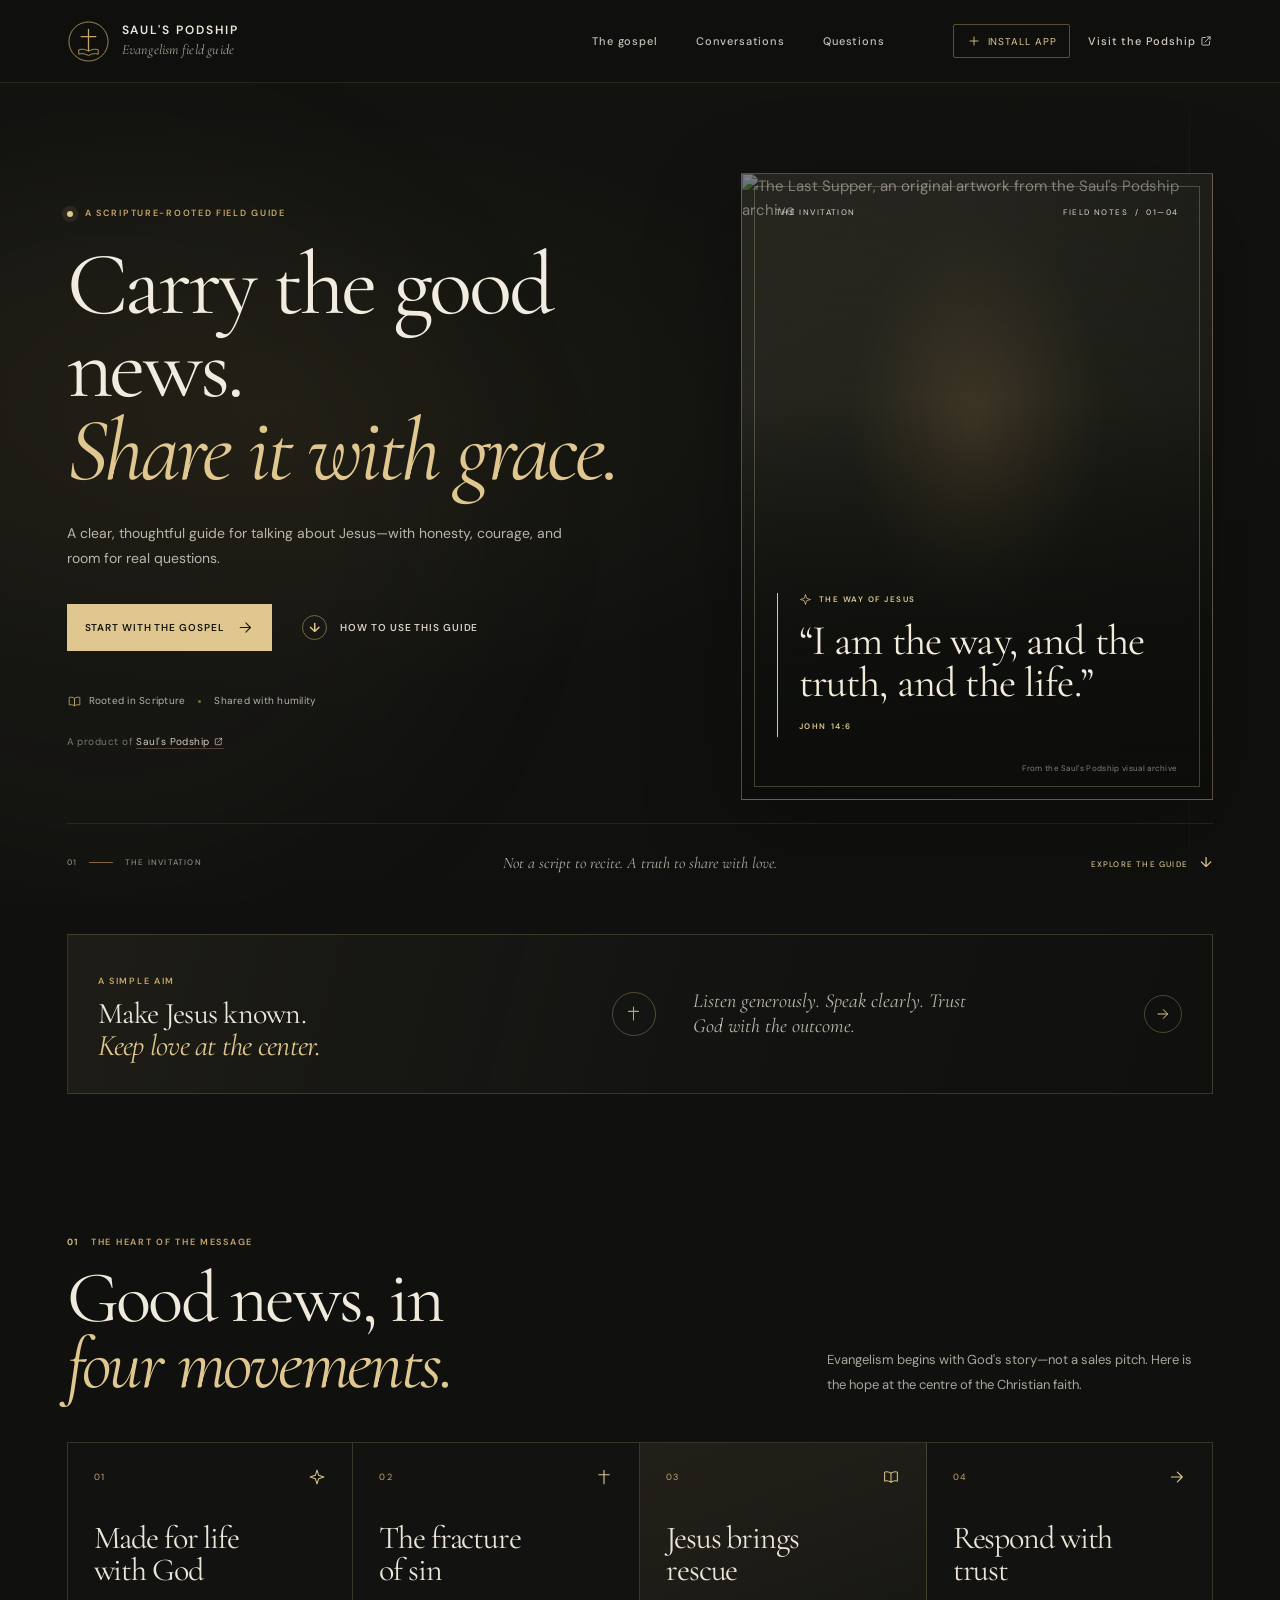
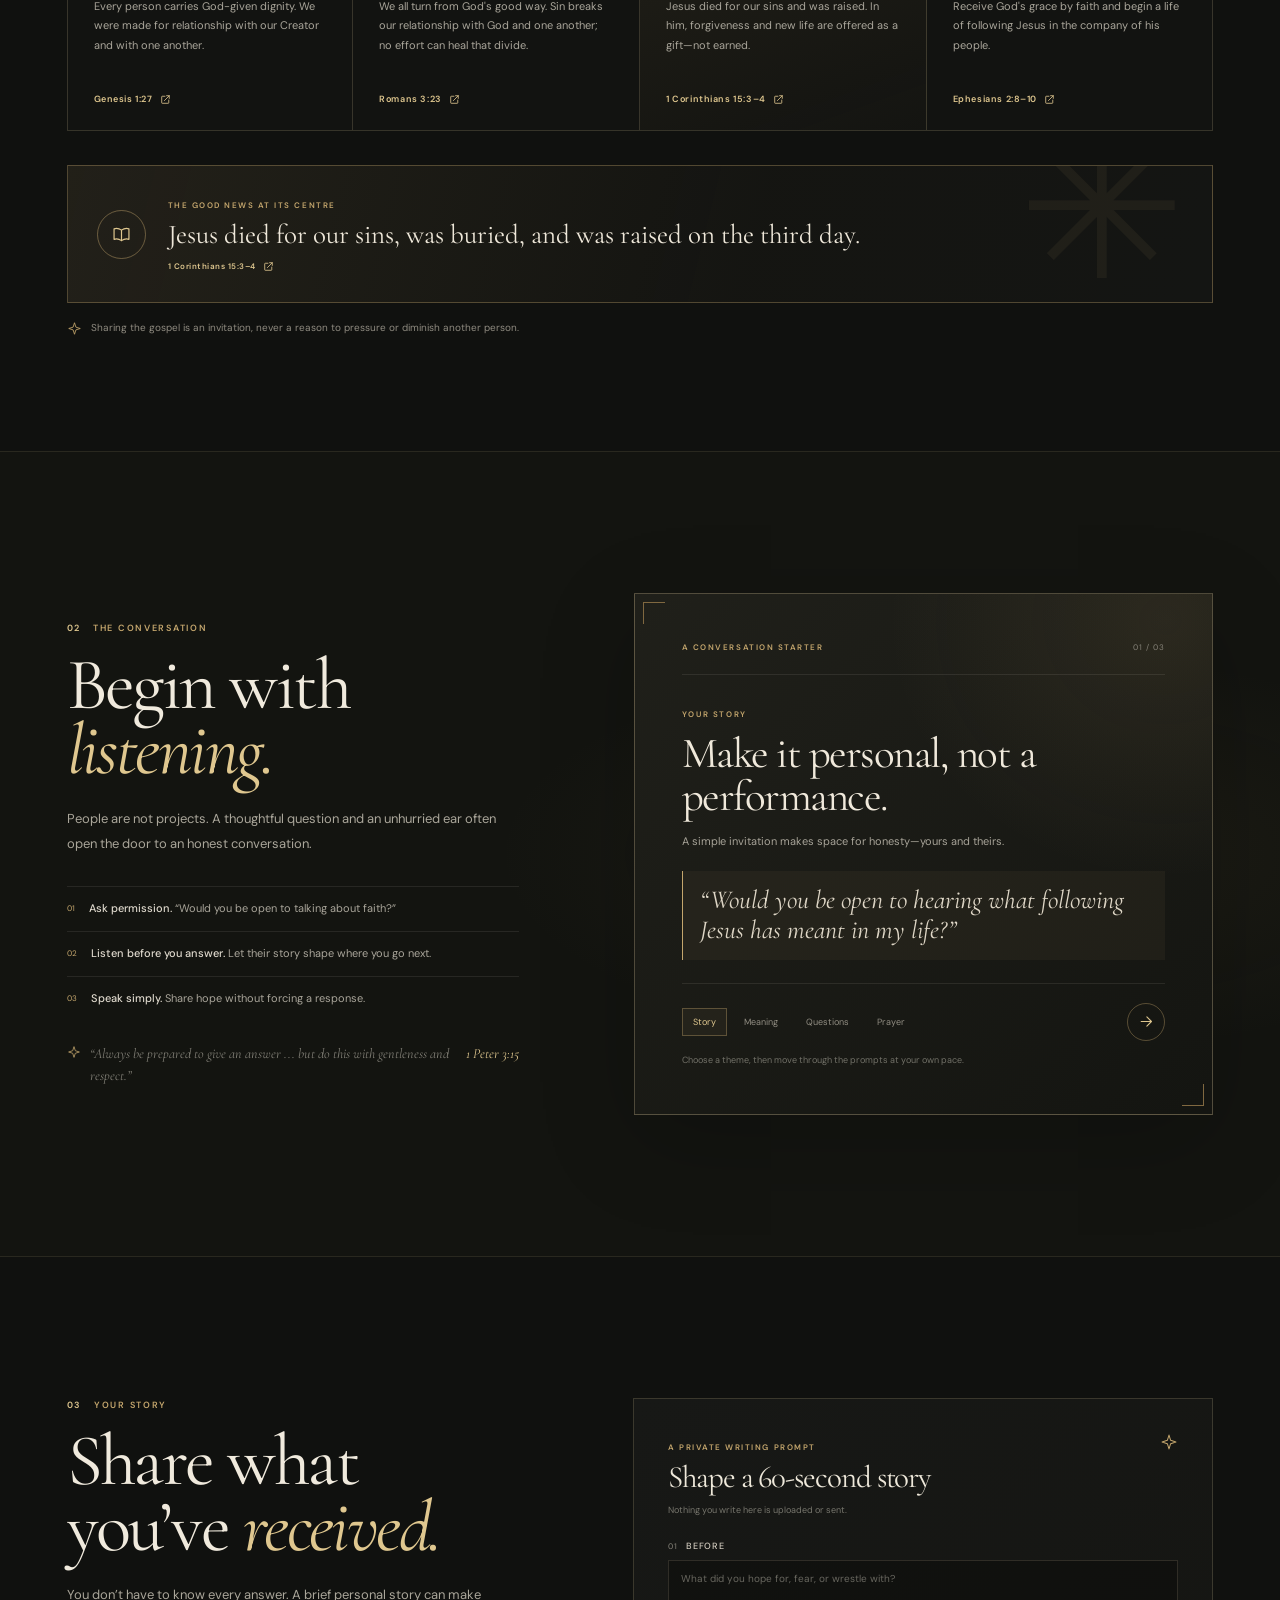
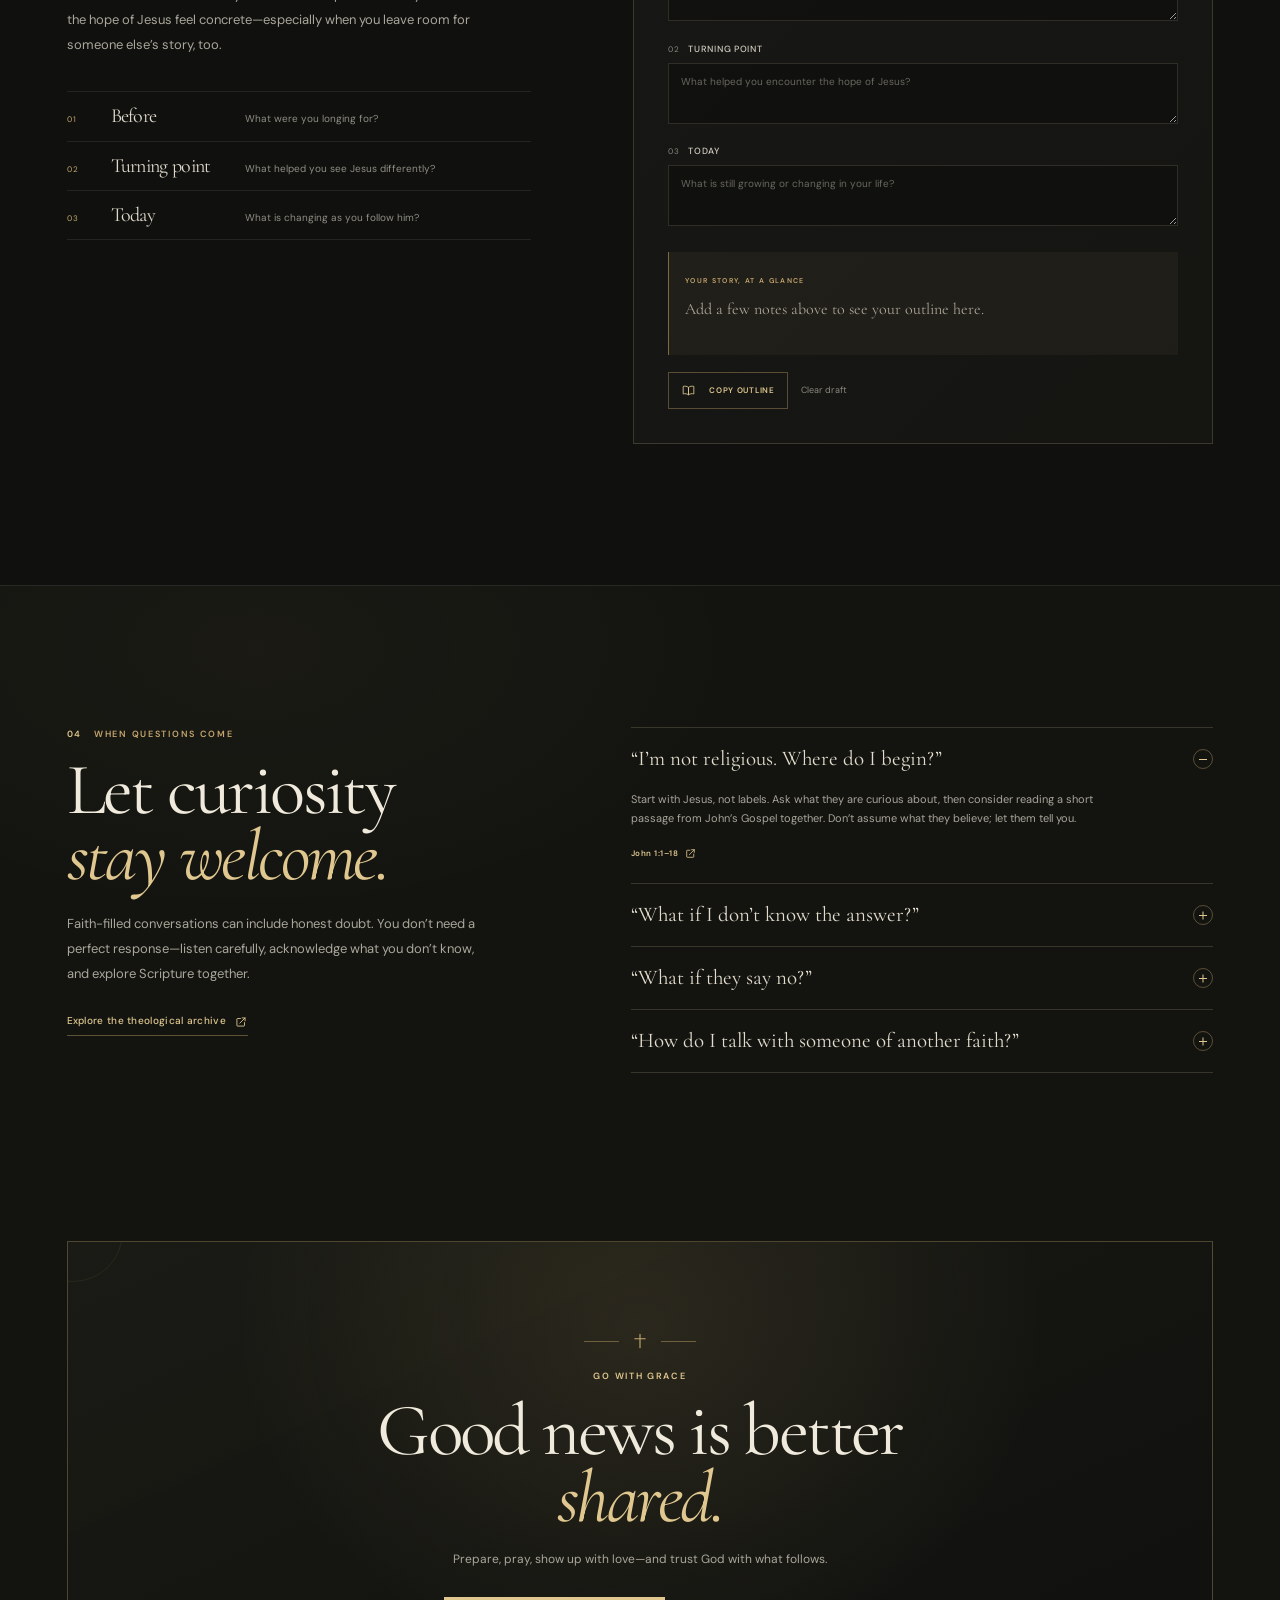
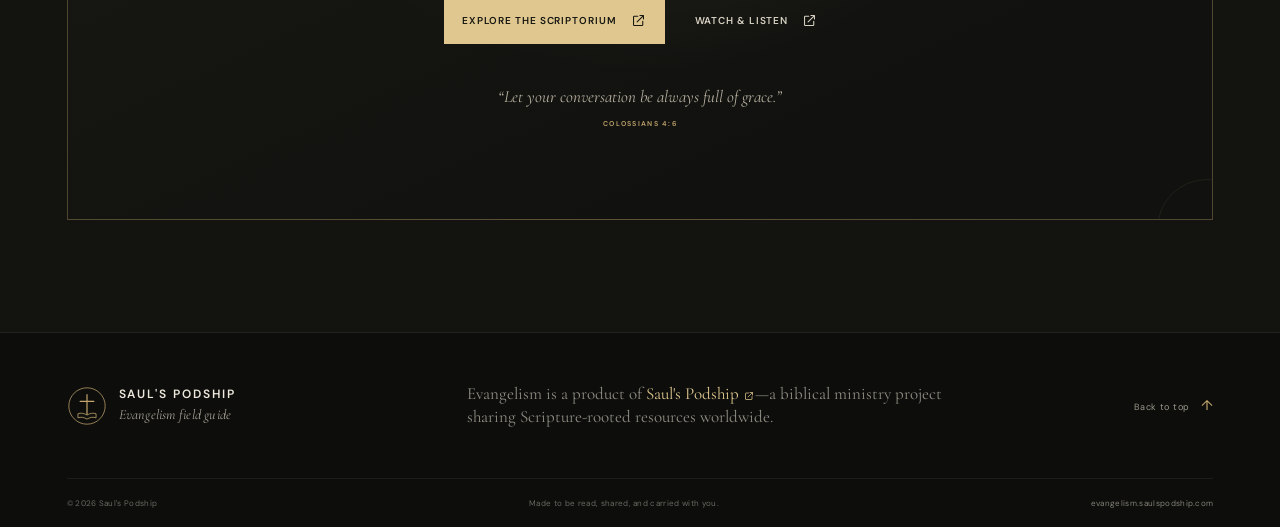
==== index.html @ 80f3b8ab "Build Saul's Podship evangelism PWA Co-authored-by: arena-agent <297053741+arena-agent@users.noreply" ====
<!doctype html>
<html lang="en">
<head>
  <meta charset="utf-8">
  <meta name="viewport" content="width=device-width, initial-scale=1">
  <meta name="theme-color" content="#10110f">
  <meta name="color-scheme" content="dark">
  <meta name="mobile-web-app-capable" content="yes">
  <meta name="apple-mobile-web-app-capable" content="yes">
  <meta name="apple-mobile-web-app-title" content="Evangelism">
  <meta name="apple-mobile-web-app-status-bar-style" content="black-translucent">
  <meta name="description" content="A Scripture-rooted field guide for sharing the good news of Jesus with clarity, courage, and grace. A product of Saul's Podship.">
  <meta property="og:type" content="website">
  <meta property="og:title" content="Evangelism — A field guide by Saul's Podship">
  <meta property="og:description" content="Carry the good news. Share it with grace. A clear, thoughtful guide for talking about Jesus.">
  <meta property="og:url" content="https://evangelism.saulspodship.com/">
  <meta property="og:image" content="https://www.saulspodship.com/images/hero/last-supper-v2-1920.jpg">
  <meta name="twitter:card" content="summary_large_image">
  <link rel="canonical" href="https://evangelism.saulspodship.com/">
  <link rel="icon" href="./icon.svg" type="image/svg+xml">
  <link rel="apple-touch-icon" href="./icons/icon-192.png">
  <link rel="manifest" href="./manifest.webmanifest">
  <link rel="preconnect" href="https://fonts.googleapis.com">
  <link rel="preconnect" href="https://fonts.gstatic.com" crossorigin>
  <link href="https://fonts.googleapis.com/css2?family=Cormorant+Garamond:ital,wght@0,400;0,500;0,600;1,400;1,500;1,600&family=DM+Sans:wght@400;500;600;700&display=swap" rel="stylesheet">
  <link rel="preload" as="image" href="https://www.saulspodship.com/images/hero/last-supper-v2-1920.jpg" fetchpriority="high">
  <link rel="stylesheet" href="./styles.css">
  <title>Evangelism — A field guide by Saul's Podship</title>
  <script type="application/ld+json">
    {
      "@context": "https://schema.org",
      "@type": "WebApplication",
      "name": "Evangelism — A field guide by Saul's Podship",
      "url": "https://evangelism.saulspodship.com/",
      "applicationCategory": "EducationalApplication",
      "operatingSystem": "Any",
      "description": "A Scripture-rooted field guide for sharing the good news of Jesus with clarity, courage, and grace.",
      "publisher": {
        "@type": "Organization",
        "name": "Saul's Podship",
        "url": "https://www.saulspodship.com/"
      }
    }
  </script>
</head>
<body>
  <a class="skip-link" href="#main">Skip to content</a>
  <svg class="icon-definitions" xmlns="http://www.w3.org/2000/svg" aria-hidden="true" focusable="false">
    <symbol id="icon-arrow" viewBox="0 0 24 24"><path d="M4.5 12h14M12.5 5.5 19 12l-6.5 6.5" fill="none" stroke="currentColor" stroke-linecap="round" stroke-linejoin="round" stroke-width="1.5"/></symbol>
    <symbol id="icon-external" viewBox="0 0 24 24"><path d="M14 5h5v5M19 5l-9 9M18 13v5a1 1 0 0 1-1 1H6a1 1 0 0 1-1-1V7a1 1 0 0 1 1-1h5" fill="none" stroke="currentColor" stroke-linecap="round" stroke-linejoin="round" stroke-width="1.5"/></symbol>
    <symbol id="icon-plus" viewBox="0 0 24 24"><path d="M12 5v14M5 12h14" fill="none" stroke="currentColor" stroke-linecap="round" stroke-width="1.5"/></symbol>
    <symbol id="icon-spark" viewBox="0 0 24 24"><path d="M12 2.8 14.2 9.8 21.2 12l-7 2.2-2.2 7-2.2-7L2.8 12l7-2.2L12 2.8Z" fill="none" stroke="currentColor" stroke-linejoin="round" stroke-width="1.35"/></symbol>
    <symbol id="icon-book" viewBox="0 0 24 24"><path d="M3.5 5.5c3.1-.9 5.8-.4 8.5 1.5v12c-2.7-1.9-5.4-2.4-8.5-1.5v-12ZM20.5 5.5c-3.1-.9-5.8-.4-8.5 1.5v12c2.7-1.9 5.4-2.4 8.5-1.5v-12Z" fill="none" stroke="currentColor" stroke-linejoin="round" stroke-width="1.35"/></symbol>
    <symbol id="icon-cross" viewBox="0 0 24 24"><path d="M12 3v18M5 9h14" fill="none" stroke="currentColor" stroke-linecap="round" stroke-width="1.5"/></symbol>
  </svg>

  <header class="site-header">
    <div class="container header-inner">
      <a class="brand" href="#top" aria-label="Saul's Podship Evangelism, back to top">
        <span class="brand-mark" aria-hidden="true">
          <svg viewBox="0 0 44 44" fill="none">
            <circle cx="22" cy="22" r="20" stroke="currentColor" stroke-width=".8"/>
            <path d="M22 9.5v25M14.5 17h15" stroke="currentColor" stroke-width="1.3" stroke-linecap="round"/>
            <path d="M12 30.5c3.2-1.1 6.4-.7 10 1.4 3.6-2.1 6.8-2.5 10-1.4V35c-3.2-1.1-6.4-.7-10 1.4-3.6-2.1-6.8-2.5-10-1.4v-4.5Z" fill="#10110f" stroke="currentColor" stroke-width=".85" stroke-linejoin="round"/>
          </svg>
        </span>
        <span class="brand-copy">
          <strong>Saul's Podship</strong>
          <span>Evangelism field guide</span>
        </span>
      </a>

      <nav class="primary-nav" id="primary-navigation" aria-label="Main navigation">
        <a href="#gospel">The gospel</a>
        <a href="#conversation">Conversations</a>
        <a href="#questions">Questions</a>
      </nav>

      <div class="header-actions">
        <button class="install-button" id="install-app" type="button" aria-label="Install the Evangelism field guide">
          <svg class="icon" aria-hidden="true"><use href="#icon-plus"/></svg>
          <span>Install app</span>
        </button>
        <a class="header-parent-link" href="https://www.saulspodship.com/" target="_blank" rel="noopener noreferrer">
          Visit the Podship <svg class="icon" aria-hidden="true"><use href="#icon-external"/></svg>
        </a>
      </div>

      <button class="menu-toggle" id="menu-toggle" type="button" aria-expanded="false" aria-controls="primary-navigation" aria-label="Open navigation menu">
        <span></span><span></span>
      </button>
    </div>
  </header>

  <main id="main">
    <section class="hero" id="top" aria-labelledby="hero-title">
      <div class="hero-glow" aria-hidden="true"></div>
      <div class="container hero-grid">
        <div class="hero-copy">
          <p class="eyebrow"><span class="eyebrow-dot"></span> A SCRIPTURE-ROOTED FIELD GUIDE</p>
          <h1 id="hero-title">Carry the good news.<br><em>Share it with grace.</em></h1>
          <p class="hero-lede">A clear, thoughtful guide for talking about Jesus—with honesty, courage, and room for real questions.</p>
          <div class="hero-actions">
            <a class="button button-gold" href="#gospel">Start with the gospel <svg class="icon" aria-hidden="true"><use href="#icon-arrow"/></svg></a>
            <a class="button button-quiet" href="#conversation"><span class="play-mark" aria-hidden="true">↓</span> How to use this guide</a>
          </div>
          <div class="hero-principles" aria-label="Our approach">
            <span><svg class="icon" aria-hidden="true"><use href="#icon-book"/></svg> Rooted in Scripture</span>
            <i aria-hidden="true"></i>
            <span>Shared with humility</span>
          </div>
          <p class="hero-byline">A product of <a href="https://www.saulspodship.com/" target="_blank" rel="noopener noreferrer">Saul's Podship <svg class="icon" aria-hidden="true"><use href="#icon-external"/></svg></a></p>
        </div>

        <figure class="hero-art">
          <img src="https://www.saulspodship.com/images/hero/last-supper-v2-1920.jpg" alt="The Last Supper, an original artwork from the Saul's Podship archive" fetchpriority="high" decoding="async">
          <div class="hero-art-wash" aria-hidden="true"></div>
          <figcaption class="art-topline"><span>THE INVITATION</span><span>FIELD NOTES&nbsp; / &nbsp;01—04</span></figcaption>
          <div class="art-verse">
            <span class="art-verse-kicker"><svg class="icon" aria-hidden="true"><use href="#icon-spark"/></svg> THE WAY OF JESUS</span>
            <blockquote>“I am the way, and the truth, and the life.”</blockquote>
            <cite>JOHN 14:6</cite>
          </div>
          <span class="art-caption">From the Saul's Podship visual archive</span>
        </figure>
      </div>
      <div class="container hero-bottomline">
        <span>01 <i></i> THE INVITATION</span>
        <p>Not a script to recite. A truth to share with love.</p>
        <a href="#gospel">Explore the guide <span aria-hidden="true">↓</span></a>
      </div>
    </section>

    <div class="container purpose-strip" aria-label="Our aim">
      <div class="purpose-lead">
        <span class="micro-label">A SIMPLE AIM</span>
        <p>Make Jesus known.<br><em>Keep love at the center.</em></p>
      </div>
      <div class="purpose-divider" aria-hidden="true"><svg class="icon"><use href="#icon-cross"/></svg></div>
      <p class="purpose-note">Listen generously. Speak clearly. Trust God with the outcome.</p>
      <a class="purpose-link" href="#conversation" aria-label="Jump to conversation guide"><svg class="icon" aria-hidden="true"><use href="#icon-arrow"/></svg></a>
    </div>

    <section class="section gospel-section" id="gospel" aria-labelledby="gospel-title">
      <div class="container">
        <div class="section-heading">
          <div>
            <p class="section-kicker"><span>01</span> THE HEART OF THE MESSAGE</p>
            <h2 id="gospel-title">Good news, in<br><em>four movements.</em></h2>
          </div>
          <p class="section-intro">Evangelism begins with God's story—not a sales pitch. Here is the hope at the centre of the Christian faith.</p>
        </div>

        <div class="gospel-grid">
          <article class="gospel-card">
            <div class="card-meta"><span>01</span><svg class="icon" aria-hidden="true"><use href="#icon-spark"/></svg></div>
            <h3>Made for life<br>with God</h3>
            <p>Every person carries God-given dignity. We were made for relationship with our Creator and with one another.</p>
            <a class="scripture-link" href="https://www.bible.com/bible/111/GEN.1.27.NIV" target="_blank" rel="noopener noreferrer">Genesis 1:27 <svg class="icon" aria-hidden="true"><use href="#icon-external"/></svg></a>
          </article>
          <article class="gospel-card">
            <div class="card-meta"><span>02</span><svg class="icon" aria-hidden="true"><use href="#icon-cross"/></svg></div>
            <h3>The fracture<br>of sin</h3>
            <p>We all turn from God's good way. Sin breaks our relationship with God and one another; no effort can heal that divide.</p>
            <a class="scripture-link" href="https://www.bible.com/bible/111/ROM.3.23.NIV" target="_blank" rel="noopener noreferrer">Romans 3:23 <svg class="icon" aria-hidden="true"><use href="#icon-external"/></svg></a>
          </article>
          <article class="gospel-card gospel-card-featured">
            <div class="card-meta"><span>03</span><svg class="icon" aria-hidden="true"><use href="#icon-book"/></svg></div>
            <h3>Jesus brings<br>rescue</h3>
            <p>Jesus died for our sins and was raised. In him, forgiveness and new life are offered as a gift—not earned.</p>
            <a class="scripture-link" href="https://www.bible.com/bible/111/1CO.15.3-4.NIV" target="_blank" rel="noopener noreferrer">1 Corinthians 15:3–4 <svg class="icon" aria-hidden="true"><use href="#icon-external"/></svg></a>
          </article>
          <article class="gospel-card">
            <div class="card-meta"><span>04</span><svg class="icon" aria-hidden="true"><use href="#icon-arrow"/></svg></div>
            <h3>Respond with<br>trust</h3>
            <p>Receive God's grace by faith and begin a life of following Jesus in the company of his people.</p>
            <a class="scripture-link" href="https://www.bible.com/bible/111/EPH.2.8-10.NIV" target="_blank" rel="noopener noreferrer">Ephesians 2:8–10 <svg class="icon" aria-hidden="true"><use href="#icon-external"/></svg></a>
          </article>
        </div>

        <div class="gospel-summary">
          <div class="summary-mark" aria-hidden="true"><svg class="icon"><use href="#icon-book"/></svg></div>
          <div class="summary-copy">
            <span class="micro-label">THE GOOD NEWS AT ITS CENTRE</span>
            <p>Jesus died for our sins, was buried, and was raised on the third day.</p>
            <a href="https://www.bible.com/bible/111/1CO.15.3-4.NIV" target="_blank" rel="noopener noreferrer">1 Corinthians 15:3–4 <svg class="icon" aria-hidden="true"><use href="#icon-external"/></svg></a>
          </div>
          <span class="summary-reference" aria-hidden="true">✳</span>
        </div>
        <p class="pastoral-note"><svg class="icon" aria-hidden="true"><use href="#icon-spark"/></svg> Sharing the gospel is an invitation, never a reason to pressure or diminish another person.</p>
      </div>
    </section>

    <section class="section conversation-section" id="conversation" aria-labelledby="conversation-title">
      <div class="container conversation-layout">
        <div class="conversation-copy">
          <p class="section-kicker"><span>02</span> THE CONVERSATION</p>
          <h2 id="conversation-title">Begin with<br><em>listening.</em></h2>
          <p class="section-intro">People are not projects. A thoughtful question and an unhurried ear often open the door to an honest conversation.</p>
          <ol class="practice-list">
            <li><span>01</span><p><strong>Ask permission.</strong> “Would you be open to talking about faith?”</p></li>
            <li><span>02</span><p><strong>Listen before you answer.</strong> Let their story shape where you go next.</p></li>
            <li><span>03</span><p><strong>Speak simply.</strong> Share hope without forcing a response.</p></li>
          </ol>
          <p class="conversation-footnote"><svg class="icon" aria-hidden="true"><use href="#icon-spark"/></svg> “Always be prepared to give an answer ... but do this with gentleness and respect.” <a href="https://www.bible.com/bible/111/1PE.3.15.NIV" target="_blank" rel="noopener noreferrer">1 Peter 3:15</a></p>
        </div>

        <div class="starter-card" aria-labelledby="starter-card-title">
          <div class="starter-topline"><span class="micro-label">A CONVERSATION STARTER</span><span id="starter-count">01 / 03</span></div>
          <div class="starter-content" aria-live="polite" aria-atomic="true">
            <p class="starter-eyebrow" id="starter-category">YOUR STORY</p>
            <h3 id="starter-card-title">Make it personal, not a performance.</h3>
            <p class="starter-description" id="starter-description">A simple invitation makes space for honesty—yours and theirs.</p>
            <blockquote id="starter-prompt">“Would you be open to hearing what following Jesus has meant in my life?”</blockquote>
          </div>
          <div class="starter-bottomline">
            <div class="starter-tabs" role="group" aria-label="Choose a conversation theme">
              <button type="button" data-topic="story" class="is-active" aria-pressed="true">Story</button>
              <button type="button" data-topic="meaning" aria-pressed="false">Meaning</button>
              <button type="button" data-topic="questions" aria-pressed="false">Questions</button>
              <button type="button" data-topic="prayer" aria-pressed="false">Prayer</button>
            </div>
            <button class="starter-next" id="next-starter" type="button" aria-label="Show another conversation starter">
              <svg class="icon" aria-hidden="true"><use href="#icon-arrow"/></svg>
            </button>
          </div>
          <p class="starter-hint">Choose a theme, then move through the prompts at your own pace.</p>
        </div>
      </div>
    </section>

    <section class="section story-section" id="story" aria-labelledby="story-title">
      <div class="container story-layout">
        <div class="story-copy">
          <p class="section-kicker"><span>03</span> YOUR STORY</p>
          <h2 id="story-title">Share what<br>you’ve <em>received.</em></h2>
          <p class="section-intro">You don’t have to know every answer. A brief personal story can make the hope of Jesus feel concrete—especially when you leave room for someone else’s story, too.</p>
          <div class="story-outline">
            <div><span>01</span><h3>Before</h3><p>What were you longing for?</p></div>
            <div><span>02</span><h3>Turning point</h3><p>What helped you see Jesus differently?</p></div>
            <div><span>03</span><h3>Today</h3><p>What is changing as you follow him?</p></div>
          </div>
        </div>

        <div class="story-builder">
          <div class="builder-heading">
            <div><span class="micro-label">A PRIVATE WRITING PROMPT</span><h3>Shape a 60-second story</h3></div>
            <svg class="icon" aria-hidden="true"><use href="#icon-spark"/></svg>
          </div>
          <p class="builder-privacy">Nothing you write here is uploaded or sent.</p>
          <div class="builder-fields">
            <label for="story-before"><span>01 <b>Before</b></span><textarea id="story-before" rows="2" placeholder="What did you hope for, fear, or wrestle with?"></textarea></label>
            <label for="story-turning"><span>02 <b>Turning point</b></span><textarea id="story-turning" rows="2" placeholder="What helped you encounter the hope of Jesus?"></textarea></label>
            <label for="story-today"><span>03 <b>Today</b></span><textarea id="story-today" rows="2" placeholder="What is still growing or changing in your life?"></textarea></label>
          </div>
          <div class="story-preview" aria-live="polite" aria-atomic="true">
            <span class="micro-label">YOUR STORY, AT A GLANCE</span>
            <p id="story-preview-text">Add a few notes above to see your outline here.</p>
          </div>
          <div class="builder-actions">
            <button class="button button-outline" id="copy-story" type="button"><svg class="icon" aria-hidden="true"><use href="#icon-book"/></svg> Copy outline</button>
            <button class="text-button" id="clear-story" type="button">Clear draft</button>
            <span id="copy-status" class="copy-status" role="status" aria-live="polite"></span>
          </div>
        </div>
      </div>
    </section>

    <section class="section questions-section" id="questions" aria-labelledby="questions-title">
      <div class="container questions-layout">
        <div class="questions-copy">
          <p class="section-kicker"><span>04</span> WHEN QUESTIONS COME</p>
          <h2 id="questions-title">Let curiosity<br><em>stay welcome.</em></h2>
          <p class="section-intro">Faith-filled conversations can include honest doubt. You don’t need a perfect response—listen carefully, acknowledge what you don’t know, and explore Scripture together.</p>
          <a class="underlined-link" href="https://www.saulspodship.com/#/theological-archive" target="_blank" rel="noopener noreferrer">Explore the theological archive <svg class="icon" aria-hidden="true"><use href="#icon-external"/></svg></a>
        </div>
        <div class="faq-list">
          <details class="faq-item" open>
            <summary><span>“I’m not religious. Where do I begin?”</span><i aria-hidden="true"></i></summary>
            <div class="faq-answer"><p>Start with Jesus, not labels. Ask what they are curious about, then consider reading a short passage from John’s Gospel together. Don’t assume what they believe; let them tell you.</p><a href="https://www.bible.com/bible/111/JHN.1.1-18.NIV" target="_blank" rel="noopener noreferrer">John 1:1–18 <svg class="icon" aria-hidden="true"><use href="#icon-external"/></svg></a></div>
          </details>
          <details class="faq-item">
            <summary><span>“What if I don’t know the answer?”</span><i aria-hidden="true"></i></summary>
            <div class="faq-answer"><p>It’s okay to say, “I don’t know, but I’d like to explore that with you.” Honest humility builds trust. The aim is not to win a debate; it is to point toward Jesus faithfully.</p><a href="https://www.bible.com/bible/111/JAS.1.19.NIV" target="_blank" rel="noopener noreferrer">James 1:19 <svg class="icon" aria-hidden="true"><use href="#icon-external"/></svg></a></div>
          </details>
          <details class="faq-item">
            <summary><span>“What if they say no?”</span><i aria-hidden="true"></i></summary>
            <div class="faq-answer"><p>Respect their answer without pressure. Friendship is not a transaction. Continue to show care, and trust that the timing and outcome are not yours to control.</p><a href="https://www.bible.com/bible/111/1PE.3.15.NIV" target="_blank" rel="noopener noreferrer">1 Peter 3:15 <svg class="icon" aria-hidden="true"><use href="#icon-external"/></svg></a></div>
          </details>
          <details class="faq-item">
            <summary><span>“How do I talk with someone of another faith?”</span><i aria-hidden="true"></i></summary>
            <div class="faq-answer"><p>Begin with respect. Ask about their story, represent their beliefs fairly, and explain your hope without caricature or coercion. A generous conversation makes room for both people to be heard.</p><a href="https://www.bible.com/bible/111/COL.4.5-6.NIV" target="_blank" rel="noopener noreferrer">Colossians 4:5–6 <svg class="icon" aria-hidden="true"><use href="#icon-external"/></svg></a></div>
          </details>
        </div>
      </div>
    </section>

    <section class="closing-section" aria-labelledby="closing-title">
      <div class="container">
        <div class="closing-panel">
          <div class="closing-ornament" aria-hidden="true"><span></span><svg class="icon"><use href="#icon-cross"/></svg><span></span></div>
          <p class="section-kicker"><span>GO WITH GRACE</span></p>
          <h2 id="closing-title">Good news is better<br><em>shared.</em></h2>
          <p>Prepare, pray, show up with love—and trust God with what follows.</p>
          <div class="closing-actions">
            <a class="button button-gold" href="https://www.saulspodship.com/#/encyclopedia/jesus-is-god-full-references-ot-nt" target="_blank" rel="noopener noreferrer">Explore the Scriptorium <svg class="icon" aria-hidden="true"><use href="#icon-external"/></svg></a>
            <a class="button button-quiet" href="https://www.youtube.com/@TheSaulsPodship" target="_blank" rel="noopener noreferrer">Watch &amp; listen <svg class="icon" aria-hidden="true"><use href="#icon-external"/></svg></a>
          </div>
          <div class="closing-scripture">“Let your conversation be always full of grace.” <span>COLOSSIANS 4:6</span></div>
        </div>
      </div>
    </section>
  </main>

  <footer class="site-footer">
    <div class="container footer-main">
      <a class="brand footer-brand" href="#top" aria-label="Return to top">
        <span class="brand-mark" aria-hidden="true">
          <svg viewBox="0 0 44 44" fill="none">
            <circle cx="22" cy="22" r="20" stroke="currentColor" stroke-width=".8"/>
            <path d="M22 9.5v25M14.5 17h15" stroke="currentColor" stroke-width="1.3" stroke-linecap="round"/>
            <path d="M12 30.5c3.2-1.1 6.4-.7 10 1.4 3.6-2.1 6.8-2.5 10-1.4V35c-3.2-1.1-6.4-.7-10 1.4-3.6-2.1-6.8-2.5-10-1.4v-4.5Z" fill="#10110f" stroke="currentColor" stroke-width=".85" stroke-linejoin="round"/>
          </svg>
        </span>
        <span class="brand-copy"><strong>Saul's Podship</strong><span>Evangelism field guide</span></span>
      </a>
      <div class="footer-statement">
        <p>Evangelism is a product of <a href="https://www.saulspodship.com/" target="_blank" rel="noopener noreferrer">Saul's Podship <svg class="icon" aria-hidden="true"><use href="#icon-external"/></svg></a>—a biblical ministry project sharing Scripture-rooted resources worldwide.</p>
      </div>
      <a class="footer-top" href="#top">Back to top <span aria-hidden="true">↑</span></a>
    </div>
    <div class="container footer-bottom"><span>© <span id="year">2026</span> Saul's Podship</span><span>Made to be read, shared, and carried with you.</span><span class="footer-domain">evangelism.saulspodship.com</span></div>
  </footer>

  <div class="toast" id="app-toast" role="status" aria-live="polite" aria-atomic="true"></div>
  <script src="./app.js" defer></script>
</body>
</html>
---- styles.css ----
@charset "UTF-8";

:root {
  color-scheme: dark;
  --ink: #10110f;
  --ink-2: #141511;
  --ink-3: #1a1b16;
  --paper: #eee8dc;
  --paper-dim: #d4ccbd;
  --muted: #a8a296;
  --muted-2: #77766d;
  --gold: #c4a66d;
  --gold-light: #dfc78f;
  --gold-dark: #806840;
  --line: rgba(219, 199, 155, 0.19);
  --line-soft: rgba(238, 232, 220, 0.09);
  --serif: "Cormorant Garamond", Georgia, "Times New Roman", serif;
  --sans: "DM Sans", "Segoe UI", Helvetica, Arial, sans-serif;
  --content: 1192px;
  --gutter: clamp(22px, 5.2vw, 80px);
}

*,
*::before,
*::after {
  box-sizing: border-box;
}

html {
  scroll-behavior: smooth;
  scroll-padding-top: 96px;
  background: var(--ink);
}

body {
  margin: 0;
  min-width: 320px;
  color: var(--paper);
  background: var(--ink);
  font-family: var(--sans);
  font-size: 15px;
  line-height: 1.65;
  -webkit-font-smoothing: antialiased;
  text-rendering: optimizeLegibility;
}

body,
button,
textarea {
  font-family: var(--sans);
}

button,
a {
  -webkit-tap-highlight-color: transparent;
}

button {
  color: inherit;
}

a {
  color: inherit;
  text-decoration: none;
}

button:focus-visible,
a:focus-visible,
textarea:focus-visible,
summary:focus-visible {
  outline: 2px solid var(--gold-light);
  outline-offset: 4px;
}

::selection {
  color: var(--ink);
  background: var(--gold-light);
}

.icon-definitions {
  position: absolute;
  width: 0;
  height: 0;
  overflow: hidden;
}

.icon {
  width: 18px;
  height: 18px;
  display: inline-block;
  flex: 0 0 auto;
  vertical-align: middle;
}

.container {
  width: min(calc(100% - var(--gutter) * 2), var(--content));
  margin-inline: auto;
}

.skip-link {
  position: fixed;
  top: 12px;
  left: 12px;
  z-index: 1000;
  padding: 10px 15px;
  color: var(--ink);
  background: var(--gold-light);
  transform: translateY(-160%);
  transition: transform 180ms ease;
}

.skip-link:focus {
  transform: translateY(0);
}

.site-header {
  position: sticky;
  z-index: 100;
  top: 0;
  border-bottom: 1px solid rgba(224, 210, 177, 0.1);
  background: rgba(16, 17, 15, 0.91);
  backdrop-filter: blur(16px);
  -webkit-backdrop-filter: blur(16px);
}

.header-inner {
  min-height: 82px;
  display: flex;
  align-items: center;
  justify-content: space-between;
  gap: 30px;
}

.brand {
  display: inline-flex;
  align-items: center;
  gap: 12px;
  flex: 0 0 auto;
}

.brand-mark {
  display: grid;
  place-items: center;
  width: 43px;
  height: 43px;
  color: var(--gold);
}

.brand-mark svg {
  width: 100%;
  height: 100%;
}

.brand-copy {
  display: flex;
  flex-direction: column;
  line-height: 1.15;
}

.brand-copy strong {
  font-size: 12px;
  font-weight: 600;
  letter-spacing: 0.16em;
  text-transform: uppercase;
}

.brand-copy > span {
  margin-top: 5px;
  color: var(--muted);
  font-family: var(--serif);
  font-size: 14px;
  font-style: italic;
  letter-spacing: 0.015em;
}

.primary-nav,
.header-actions {
  display: flex;
  align-items: center;
}

.primary-nav {
  gap: clamp(20px, 3vw, 42px);
  margin-left: auto;
  margin-right: clamp(15px, 3vw, 38px);
}

.primary-nav a,
.header-parent-link {
  color: #c4c0b6;
  font-size: 11px;
  font-weight: 500;
  letter-spacing: 0.075em;
  transition: color 180ms ease;
}

.primary-nav a:hover,
.header-parent-link:hover,
.footer-top:hover {
  color: var(--gold-light);
}

.header-actions {
  gap: 18px;
  flex: 0 0 auto;
}

.header-parent-link {
  display: inline-flex;
  align-items: center;
  gap: 4px;
  color: var(--paper-dim);
  white-space: nowrap;
}

.header-parent-link .icon {
  width: 14px;
  height: 14px;
}

.install-button {
  display: inline-flex;
  align-items: center;
  justify-content: center;
  gap: 7px;
  padding: 9px 13px;
  border: 1px solid rgba(196, 166, 109, 0.42);
  border-radius: 2px;
  color: var(--gold-light);
  background: transparent;
  font-size: 10px;
  letter-spacing: 0.09em;
  text-transform: uppercase;
  cursor: pointer;
  transition: color 180ms ease, background 180ms ease, border-color 180ms ease;
}

.install-button:hover,
.install-button.is-ready {
  border-color: var(--gold);
  color: var(--ink);
  background: var(--gold-light);
}

.install-button .icon {
  width: 14px;
  height: 14px;
}

.menu-toggle {
  display: none;
  width: 42px;
  height: 42px;
  padding: 11px;
  border: 1px solid var(--line);
  background: transparent;
  cursor: pointer;
}

.menu-toggle span {
  display: block;
  height: 1px;
  margin: 5px 0;
  background: var(--paper-dim);
  transition: transform 180ms ease;
}

.hero {
  position: relative;
  overflow: hidden;
  isolation: isolate;
  padding-top: clamp(52px, 7vw, 96px);
  background:
    radial-gradient(ellipse at 20% 40%, rgba(116, 94, 55, 0.12), transparent 43%),
    linear-gradient(180deg, #12130f 0%, var(--ink) 100%);
}

.hero::before {
  position: absolute;
  z-index: -1;
  top: 0;
  right: 7%;
  width: 1px;
  height: 100%;
  background: linear-gradient(transparent, rgba(196, 166, 109, 0.12) 18%, rgba(196, 166, 109, 0.08) 78%, transparent);
  content: "";
}

.hero-glow {
  position: absolute;
  z-index: -1;
  top: 10%;
  left: -19%;
  width: 55vw;
  height: 55vw;
  border-radius: 50%;
  background: rgba(104, 87, 54, 0.07);
  filter: blur(80px);
  pointer-events: none;
}

.hero-grid {
  display: grid;
  grid-template-columns: minmax(0, 1.04fr) minmax(340px, 0.86fr);
  gap: clamp(45px, 8vw, 115px);
  align-items: center;
}

.hero-copy {
  position: relative;
  z-index: 1;
  padding: 10px 0 26px;
  animation: rise-in 700ms both;
}

.eyebrow,
.section-kicker,
.micro-label {
  margin: 0;
  color: var(--gold);
  font-size: 9px;
  font-weight: 600;
  letter-spacing: 0.19em;
  line-height: 1.6;
  text-transform: uppercase;
}

.eyebrow {
  display: flex;
  align-items: center;
  gap: 12px;
  margin-bottom: 22px;
}

.eyebrow-dot {
  position: relative;
  display: inline-block;
  width: 6px;
  height: 6px;
  border-radius: 50%;
  background: var(--gold-light);
  box-shadow: 0 0 0 5px rgba(196, 166, 109, 0.11);
}

.hero h1,
h2,
.starter-content h3,
.builder-heading h3,
.gospel-card h3,
.story-outline h3 {
  font-family: var(--serif);
  font-weight: 400;
  letter-spacing: -0.035em;
}

.hero h1 {
  max-width: 690px;
  margin: 0;
  color: #f1ecdf;
  font-size: clamp(56px, 7vw, 94px);
  line-height: 0.93;
}

.hero h1 em,
h2 em,
.purpose-lead em {
  color: var(--gold-light);
  font-weight: 400;
}

.hero-lede {
  max-width: 495px;
  margin: 28px 0 0;
  color: #bbb5a8;
  font-size: 14px;
  line-height: 1.8;
}

.hero-actions,
.closing-actions {
  display: flex;
  align-items: center;
  flex-wrap: wrap;
  gap: 12px;
  margin-top: 31px;
}

.button {
  min-height: 47px;
  display: inline-flex;
  align-items: center;
  justify-content: center;
  gap: 13px;
  padding: 12px 17px;
  border: 1px solid transparent;
  font-size: 10px;
  font-weight: 600;
  letter-spacing: 0.09em;
  line-height: 1.3;
  text-transform: uppercase;
  transition: transform 180ms ease, background 180ms ease, border-color 180ms ease, color 180ms ease;
}

.button:hover {
  transform: translateY(-2px);
}

.button .icon {
  width: 17px;
  height: 17px;
}

.button-gold {
  border-color: var(--gold-light);
  color: #171712;
  background: var(--gold-light);
}

.button-gold:hover {
  border-color: #f2dcaa;
  background: #f2dcaa;
}

.button-quiet {
  border-color: transparent;
  color: #d6d0c2;
  background: transparent;
}

.button-quiet:hover {
  color: var(--gold-light);
}

.play-mark {
  display: grid;
  place-items: center;
  width: 25px;
  height: 25px;
  border: 1px solid rgba(196, 166, 109, 0.54);
  border-radius: 50%;
  color: var(--gold-light);
  font-size: 13px;
  line-height: 1;
}

.hero-principles {
  display: flex;
  align-items: center;
  gap: 13px;
  margin-top: 40px;
  color: #b8b2a5;
  font-size: 10px;
  letter-spacing: 0.025em;
}

.hero-principles span {
  display: inline-flex;
  align-items: center;
  gap: 7px;
}

.hero-principles .icon {
  width: 15px;
  height: 15px;
  color: var(--gold);
}

.hero-principles i {
  width: 3px;
  height: 3px;
  border-radius: 50%;
  background: var(--gold-dark);
}

.hero-byline {
  margin: 24px 0 0;
  color: var(--muted-2);
  font-size: 10px;
  letter-spacing: 0.045em;
}

.hero-byline a {
  color: var(--paper-dim);
  border-bottom: 1px solid rgba(196, 166, 109, 0.32);
  transition: color 180ms ease;
}

.hero-byline a:hover {
  color: var(--gold-light);
}

.hero-byline .icon {
  width: 11px;
  height: 11px;
}

.hero-art {
  position: relative;
  min-height: 568px;
  height: clamp(500px, 49vw, 665px);
  margin: 0;
  overflow: hidden;
  border: 1px solid rgba(213, 190, 143, 0.33);
  background:
    radial-gradient(ellipse at 50% 40%, rgba(154, 119, 70, 0.24), transparent 38%),
    linear-gradient(160deg, #35332a, #171812 64%, #10110f);
  box-shadow: 0 25px 90px rgba(0, 0, 0, 0.28);
  animation: rise-in 800ms 80ms both;
}

.hero-art::after {
  position: absolute;
  inset: 12px;
  border: 1px solid rgba(230, 214, 177, 0.25);
  content: "";
  pointer-events: none;
}

.hero-art img {
  position: absolute;
  inset: 0;
  width: 100%;
  height: 100%;
  object-fit: cover;
  object-position: 47% 36%;
  filter: saturate(0.77) contrast(1.08) brightness(0.78);
}

.hero-art-wash {
  position: absolute;
  inset: 0;
  background:
    linear-gradient(180deg, rgba(12, 13, 11, 0.32) 0%, rgba(14, 14, 12, 0.02) 36%, rgba(12, 13, 11, 0.72) 74%, rgba(12, 13, 11, 0.94) 100%),
    linear-gradient(90deg, rgba(16, 17, 15, 0.1), transparent 45%, rgba(16, 17, 15, 0.18));
}

.art-topline {
  position: absolute;
  z-index: 1;
  top: 32px;
  right: 34px;
  left: 34px;
  display: flex;
  justify-content: space-between;
  color: rgba(245, 238, 223, 0.78);
  font-size: 8px;
  font-weight: 500;
  letter-spacing: 0.18em;
}

.art-verse {
  position: absolute;
  z-index: 1;
  right: 35px;
  bottom: 62px;
  left: 35px;
  padding-left: 21px;
  border-left: 1px solid var(--gold-light);
}

.art-verse-kicker {
  display: flex;
  align-items: center;
  gap: 7px;
  color: var(--gold-light);
  font-size: 8px;
  font-weight: 600;
  letter-spacing: 0.19em;
}

.art-verse-kicker .icon {
  width: 13px;
  height: 13px;
}

.art-verse blockquote {
  max-width: 360px;
  margin: 14px 0 9px;
  color: #f3ecdb;
  font-family: var(--serif);
  font-size: clamp(30px, 3.3vw, 46px);
  font-weight: 400;
  line-height: 0.98;
  letter-spacing: -0.02em;
}

.art-verse cite {
  color: var(--gold-light);
  font-size: 8px;
  font-style: normal;
  font-weight: 600;
  letter-spacing: 0.2em;
}

.art-caption {
  position: absolute;
  right: 35px;
  bottom: 24px;
  z-index: 1;
  color: rgba(238, 232, 220, 0.52);
  font-size: 8px;
  letter-spacing: 0.04em;
}

.hero-bottomline {
  display: grid;
  grid-template-columns: 1fr 1.2fr 1fr;
  align-items: center;
  min-height: 79px;
  margin-top: 23px;
  border-top: 1px solid var(--line-soft);
  color: #8c897f;
}

.hero-bottomline > span,
.hero-bottomline > a {
  font-size: 8px;
  font-weight: 500;
  letter-spacing: 0.15em;
  text-transform: uppercase;
}

.hero-bottomline > span {
  display: inline-flex;
  align-items: center;
  gap: 12px;
}

.hero-bottomline > span i {
  width: 24px;
  height: 1px;
  background: var(--gold-dark);
}

.hero-bottomline p {
  margin: 0;
  color: #b4ad9f;
  font-family: var(--serif);
  font-size: 16px;
  font-style: italic;
  text-align: center;
}

.hero-bottomline > a {
  justify-self: end;
  color: var(--gold-light);
  transition: color 180ms ease;
}

.hero-bottomline > a:hover {
  color: #f3dfa9;
}

.hero-bottomline > a span {
  margin-left: 9px;
  font-size: 14px;
}

.purpose-strip {
  display: grid;
  grid-template-columns: 1.15fr auto 1fr auto;
  align-items: center;
  gap: 37px;
  min-height: 160px;
  margin-top: 32px;
  padding: 27px 30px;
  border: 1px solid rgba(219, 199, 155, 0.19);
  background: linear-gradient(105deg, rgba(196, 166, 109, 0.075), rgba(255, 255, 255, 0.012) 54%, transparent);
}

.purpose-lead .micro-label,
.purpose-note .micro-label {
  color: var(--gold);
}

.purpose-lead p {
  margin: 7px 0 0;
  font-family: var(--serif);
  font-size: clamp(22px, 2.5vw, 30px);
  line-height: 1.04;
  letter-spacing: -0.025em;
}

.purpose-lead em {
  font-style: italic;
}

.purpose-divider {
  display: grid;
  place-items: center;
  width: 44px;
  height: 44px;
  border: 1px solid rgba(196, 166, 109, 0.36);
  border-radius: 50%;
  color: var(--gold);
}

.purpose-divider .icon {
  width: 17px;
  height: 17px;
}

.purpose-note {
  max-width: 280px;
  margin: 0;
  color: #bcb6a9;
  font-family: var(--serif);
  font-size: 20px;
  font-style: italic;
  line-height: 1.25;
}

.purpose-link {
  display: grid;
  place-items: center;
  width: 38px;
  height: 38px;
  border: 1px solid rgba(196, 166, 109, 0.35);
  border-radius: 50%;
  color: var(--gold-light);
  transition: color 180ms ease, background 180ms ease;
}

.purpose-link:hover {
  color: var(--ink);
  background: var(--gold-light);
}

.purpose-link .icon {
  width: 16px;
  height: 16px;
}

.section {
  padding: clamp(86px, 11vw, 145px) 0;
}

.gospel-section {
  padding-bottom: clamp(82px, 9vw, 120px);
}

.section-heading {
  display: grid;
  grid-template-columns: minmax(0, 1.2fr) minmax(260px, 0.66fr);
  gap: 58px;
  align-items: end;
  margin-bottom: 45px;
}

.section-kicker {
  display: flex;
  align-items: center;
  gap: 12px;
  margin-bottom: 17px;
}

.section-kicker > span {
  color: var(--gold-light);
}

.section-heading h2,
.conversation-copy h2,
.story-copy h2,
.questions-copy h2,
.closing-panel h2 {
  margin: 0;
  color: #f0eadd;
  font-size: clamp(44px, 5.7vw, 74px);
  line-height: 0.9;
}

.section-intro {
  max-width: 385px;
  margin: 0;
  color: #aaa69a;
  font-size: 13px;
  line-height: 1.9;
}

.gospel-grid {
  display: grid;
  grid-template-columns: repeat(4, minmax(0, 1fr));
  border-top: 1px solid var(--line);
  border-bottom: 1px solid var(--line);
}

.gospel-card {
  min-height: 287px;
  display: flex;
  flex-direction: column;
  padding: 25px 26px 23px;
  border-right: 1px solid var(--line);
  background: rgba(255, 255, 255, 0.006);
  transition: background 200ms ease, transform 200ms ease;
}

.gospel-card:first-child {
  border-left: 1px solid var(--line);
}

.gospel-card:hover {
  background: rgba(196, 166, 109, 0.047);
  transform: translateY(-3px);
}

.card-meta {
  display: flex;
  align-items: center;
  justify-content: space-between;
  color: var(--gold);
  font-size: 9px;
  letter-spacing: 0.15em;
}

.card-meta .icon {
  width: 18px;
  height: 18px;
  color: var(--gold-light);
}

.gospel-card h3 {
  margin: 36px 0 12px;
  color: #ece5d7;
  font-size: clamp(24px, 2.5vw, 32px);
  line-height: 0.98;
}

.gospel-card p {
  margin: 0 0 22px;
  color: #a9a59a;
  font-size: 11px;
  line-height: 1.75;
}

.scripture-link,
.gospel-summary a,
.faq-answer a {
  display: inline-flex;
  align-items: center;
  gap: 6px;
  margin-top: auto;
  color: var(--gold-light);
  font-size: 9px;
  font-weight: 600;
  letter-spacing: 0.065em;
  transition: color 180ms ease;
}

.scripture-link:hover,
.gospel-summary a:hover,
.faq-answer a:hover {
  color: #f4deaa;
}

.scripture-link .icon,
.gospel-summary a .icon,
.faq-answer a .icon {
  width: 13px;
  height: 13px;
}

.gospel-card-featured {
  background: linear-gradient(160deg, rgba(196, 166, 109, 0.1), rgba(196, 166, 109, 0.018));
}

.gospel-summary {
  position: relative;
  display: flex;
  align-items: center;
  gap: 22px;
  min-height: 132px;
  margin-top: 34px;
  padding: 25px 29px;
  overflow: hidden;
  border: 1px solid rgba(196, 166, 109, 0.34);
  background: linear-gradient(104deg, rgba(196, 166, 109, 0.1), rgba(196, 166, 109, 0.025) 60%, rgba(255, 255, 255, 0.015));
}

.summary-mark {
  display: grid;
  place-items: center;
  width: 49px;
  height: 49px;
  flex: 0 0 auto;
  border: 1px solid rgba(196, 166, 109, 0.46);
  border-radius: 50%;
  color: var(--gold-light);
}

.summary-mark .icon {
  width: 21px;
  height: 21px;
}

.summary-copy {
  position: relative;
  z-index: 1;
}

.summary-copy .micro-label {
  font-size: 8px;
}

.summary-copy p {
  margin: 4px 0 2px;
  color: #eee7d9;
  font-family: var(--serif);
  font-size: clamp(20px, 2.3vw, 27px);
  line-height: 1.12;
}

.gospel-summary a {
  font-size: 8px;
}

.summary-reference {
  position: absolute;
  top: -52px;
  right: 26px;
  color: rgba(196, 166, 109, 0.07);
  font-family: var(--serif);
  font-size: 200px;
  line-height: 1;
}

.pastoral-note {
  display: flex;
  align-items: center;
  gap: 9px;
  margin: 17px 0 0;
  color: #8f8b80;
  font-size: 10px;
  line-height: 1.6;
}

.pastoral-note .icon {
  width: 15px;
  height: 15px;
  color: var(--gold);
}

.conversation-section {
  position: relative;
  overflow: hidden;
  border-top: 1px solid rgba(219, 199, 155, 0.11);
  border-bottom: 1px solid rgba(219, 199, 155, 0.11);
  background:
    radial-gradient(ellipse at 79% 50%, rgba(118, 98, 61, 0.1), transparent 36%),
    #131410;
}

.conversation-layout {
  display: grid;
  grid-template-columns: minmax(0, 0.78fr) minmax(420px, 1fr);
  gap: clamp(58px, 9vw, 124px);
  align-items: center;
}

.conversation-copy h2,
.story-copy h2,
.questions-copy h2 {
  margin-bottom: 23px;
}

.conversation-copy > .section-intro,
.story-copy > .section-intro,
.questions-copy > .section-intro {
  max-width: 430px;
}

.practice-list {
  display: grid;
  gap: 0;
  margin: 30px 0 0;
  padding: 0;
  list-style: none;
}

.practice-list li {
  display: flex;
  gap: 13px;
  padding: 13px 0;
  border-top: 1px solid var(--line-soft);
}

.practice-list li > span {
  padding-top: 2px;
  color: var(--gold);
  font-size: 8px;
  letter-spacing: 0.11em;
}

.practice-list p {
  margin: 0;
  color: #a9a59a;
  font-size: 11px;
  line-height: 1.6;
}

.practice-list strong {
  color: #ded8cc;
  font-weight: 500;
}

.conversation-footnote {
  display: flex;
  align-items: flex-start;
  gap: 9px;
  margin: 23px 0 0;
  color: #817f76;
  font-family: var(--serif);
  font-size: 14px;
  font-style: italic;
  line-height: 1.55;
}

.conversation-footnote .icon {
  margin-top: 2px;
  width: 14px;
  height: 14px;
  flex: 0 0 auto;
  color: var(--gold);
}

.conversation-footnote a {
  color: var(--gold-light);
  white-space: nowrap;
}

.starter-card {
  position: relative;
  padding: clamp(27px, 4vw, 47px);
  border: 1px solid rgba(219, 199, 155, 0.29);
  background:
    radial-gradient(ellipse at 92% 5%, rgba(196, 166, 109, 0.1), transparent 37%),
    linear-gradient(140deg, rgba(32, 32, 26, 0.96), rgba(20, 21, 17, 0.94));
  box-shadow: 0 26px 90px rgba(0, 0, 0, 0.19);
}

.starter-card::before,
.starter-card::after {
  position: absolute;
  width: 22px;
  height: 22px;
  border-color: var(--gold-dark);
  border-style: solid;
  content: "";
  pointer-events: none;
}

.starter-card::before {
  top: 8px;
  left: 8px;
  border-width: 1px 0 0 1px;
}

.starter-card::after {
  right: 8px;
  bottom: 8px;
  border-width: 0 1px 1px 0;
}

.starter-topline {
  display: flex;
  align-items: center;
  justify-content: space-between;
  padding-bottom: 20px;
  border-bottom: 1px solid var(--line-soft);
}

.starter-topline .micro-label {
  font-size: 8px;
}

.starter-topline > span:last-child {
  color: #868278;
  font-size: 8px;
  letter-spacing: 0.13em;
}

.starter-content {
  min-height: 279px;
  padding: 33px 0 23px;
}

.starter-eyebrow {
  margin: 0 0 11px;
  color: var(--gold);
  font-size: 8px;
  font-weight: 600;
  letter-spacing: 0.2em;
}

.starter-content h3 {
  max-width: 440px;
  margin: 0;
  color: #f0e9db;
  font-size: clamp(29px, 3.5vw, 43px);
  line-height: 0.99;
}

.starter-description {
  max-width: 390px;
  margin: 14px 0 21px;
  color: #a7a398;
  font-size: 11px;
  line-height: 1.7;
}

.starter-content blockquote {
  margin: 0;
  padding: 14px 17px;
  border-left: 1px solid var(--gold);
  color: #ded6c6;
  background: rgba(196, 166, 109, 0.055);
  font-family: var(--serif);
  font-size: clamp(19px, 2.4vw, 26px);
  font-style: italic;
  line-height: 1.16;
}

.starter-bottomline {
  display: flex;
  align-items: center;
  justify-content: space-between;
  gap: 14px;
  padding-top: 19px;
  border-top: 1px solid var(--line-soft);
}

.starter-tabs {
  display: flex;
  align-items: center;
  flex-wrap: wrap;
  gap: 6px;
}

.starter-tabs button {
  padding: 7px 10px;
  border: 1px solid transparent;
  border-radius: 0;
  color: #918d82;
  background: transparent;
  font-size: 9px;
  cursor: pointer;
  transition: color 160ms ease, border-color 160ms ease, background 160ms ease;
}

.starter-tabs button:hover,
.starter-tabs button.is-active {
  border-color: rgba(196, 166, 109, 0.36);
  color: var(--gold-light);
  background: rgba(196, 166, 109, 0.06);
}

.starter-next {
  display: grid;
  place-items: center;
  width: 38px;
  height: 38px;
  flex: 0 0 auto;
  border: 1px solid rgba(196, 166, 109, 0.38);
  border-radius: 50%;
  color: var(--gold-light);
  background: transparent;
  cursor: pointer;
  transition: color 180ms ease, background 180ms ease, transform 180ms ease;
}

.starter-next:hover {
  color: var(--ink);
  background: var(--gold-light);
  transform: translateX(2px);
}

.starter-next .icon {
  width: 17px;
  height: 17px;
}

.starter-hint {
  margin: 13px 0 0;
  color: #727168;
  font-size: 9px;
  line-height: 1.5;
}

.story-section {
  background: var(--ink);
}

.story-layout {
  display: grid;
  grid-template-columns: minmax(0, 0.8fr) minmax(430px, 1fr);
  gap: clamp(56px, 8vw, 115px);
  align-items: start;
}

.story-outline {
  display: grid;
  grid-template-columns: 1fr;
  margin-top: 34px;
  border-top: 1px solid var(--line-soft);
}

.story-outline > div {
  display: grid;
  grid-template-columns: 35px minmax(110px, 0.44fr) 1fr;
  gap: 9px;
  align-items: baseline;
  padding: 14px 0;
  border-bottom: 1px solid var(--line-soft);
}

.story-outline > div > span {
  color: var(--gold);
  font-size: 8px;
  letter-spacing: 0.12em;
}

.story-outline h3 {
  margin: 0;
  color: #e0d9cb;
  font-size: 20px;
  line-height: 1;
}

.story-outline p {
  margin: 0;
  color: #8f8d83;
  font-size: 10px;
  line-height: 1.5;
}

.story-builder {
  padding: clamp(23px, 3vw, 34px);
  border: 1px solid var(--line);
  background: linear-gradient(135deg, rgba(255, 255, 255, 0.027), rgba(196, 166, 109, 0.025));
}

.builder-heading {
  display: flex;
  align-items: flex-start;
  justify-content: space-between;
  gap: 20px;
}

.builder-heading .icon {
  color: var(--gold);
}

.builder-heading .micro-label {
  font-size: 8px;
}

.builder-heading h3 {
  margin: 5px 0 0;
  color: #eee8da;
  font-size: 31px;
  line-height: 1;
}

.builder-privacy {
  margin: 10px 0 21px;
  color: #77766d;
  font-size: 9px;
}

.builder-fields {
  display: grid;
  gap: 13px;
}

.builder-fields label {
  display: block;
}

.builder-fields label > span {
  display: flex;
  align-items: center;
  gap: 8px;
  margin-bottom: 6px;
  color: #88857b;
  font-size: 8px;
  letter-spacing: 0.13em;
  text-transform: uppercase;
}

.builder-fields label > span b {
  color: #d3ccbf;
  font-size: 9px;
  font-weight: 500;
  letter-spacing: 0.08em;
}

.builder-fields textarea {
  width: 100%;
  min-height: 61px;
  resize: vertical;
  padding: 10px 12px;
  border: 1px solid rgba(224, 210, 177, 0.15);
  border-radius: 0;
  color: var(--paper);
  background: rgba(8, 9, 7, 0.39);
  font-size: 10px;
  line-height: 1.5;
  transition: border-color 180ms ease, background 180ms ease;
}

.builder-fields textarea:hover,
.builder-fields textarea:focus {
  border-color: rgba(196, 166, 109, 0.55);
  background: rgba(8, 9, 7, 0.6);
}

.builder-fields textarea::placeholder {
  color: #68675f;
}

.story-preview {
  min-height: 103px;
  margin-top: 18px;
  padding: 14px 16px;
  border-left: 1px solid var(--gold-dark);
  background: rgba(196, 166, 109, 0.055);
}

.story-preview .micro-label {
  font-size: 7px;
}

.story-preview p {
  margin: 7px 0 0;
  color: #aaa496;
  font-family: var(--serif);
  font-size: 16px;
  line-height: 1.38;
}

.story-preview p.has-content {
  color: #dfd8c9;
}

.builder-actions {
  display: flex;
  align-items: center;
  flex-wrap: wrap;
  gap: 13px;
  margin-top: 17px;
}

.button-outline {
  min-height: 37px;
  padding: 9px 12px;
  border-color: rgba(196, 166, 109, 0.38);
  color: var(--gold-light);
  background: transparent;
  font-size: 8px;
  cursor: pointer;
}

.button-outline:hover {
  color: var(--ink);
  background: var(--gold-light);
}

.button-outline .icon {
  width: 15px;
  height: 15px;
}

.text-button {
  padding: 7px 0;
  border: 0;
  color: #8b887f;
  background: transparent;
  font-size: 9px;
  cursor: pointer;
  transition: color 160ms ease;
}

.text-button:hover {
  color: var(--paper);
}

.copy-status {
  margin-left: auto;
  color: var(--gold-light);
  font-size: 9px;
}

.questions-section {
  border-top: 1px solid var(--line-soft);
  background:
    radial-gradient(ellipse at 20% 10%, rgba(196, 166, 109, 0.045), transparent 33%),
    #131410;
}

.questions-layout {
  display: grid;
  grid-template-columns: minmax(0, 0.77fr) minmax(460px, 1fr);
  gap: clamp(60px, 9vw, 128px);
  align-items: start;
}

.questions-copy .underlined-link {
  margin-top: 27px;
}

.underlined-link {
  display: inline-flex;
  align-items: center;
  gap: 8px;
  padding-bottom: 5px;
  border-bottom: 1px solid rgba(196, 166, 109, 0.42);
  color: var(--gold-light);
  font-size: 10px;
  font-weight: 500;
  letter-spacing: 0.03em;
  transition: color 180ms ease, border-color 180ms ease;
}

.underlined-link:hover {
  border-color: var(--gold-light);
  color: #f2dfa9;
}

.underlined-link .icon {
  width: 14px;
  height: 14px;
}

.faq-list {
  border-top: 1px solid var(--line);
}

.faq-item {
  border-bottom: 1px solid var(--line);
}

.faq-item summary {
  display: flex;
  align-items: center;
  justify-content: space-between;
  gap: 20px;
  padding: 19px 0;
  color: #e3dccc;
  font-family: var(--serif);
  font-size: 21px;
  line-height: 1.14;
  cursor: pointer;
  list-style: none;
}

.faq-item summary::-webkit-details-marker {
  display: none;
}

.faq-item summary i {
  position: relative;
  display: block;
  width: 20px;
  height: 20px;
  flex: 0 0 auto;
  border: 1px solid rgba(196, 166, 109, 0.4);
  border-radius: 50%;
}

.faq-item summary i::before,
.faq-item summary i::after {
  position: absolute;
  top: 9px;
  left: 5px;
  width: 8px;
  height: 1px;
  background: var(--gold-light);
  content: "";
  transition: transform 160ms ease;
}

.faq-item summary i::after {
  transform: rotate(90deg);
}

.faq-item[open] summary i::after {
  transform: rotate(0);
}

.faq-answer {
  max-width: 525px;
  padding: 0 36px 19px 0;
}

.faq-answer p {
  margin: 0 0 10px;
  color: #a9a59a;
  font-size: 11px;
  line-height: 1.8;
}

.faq-answer a {
  font-size: 8px;
}

.closing-section {
  padding: 28px 0 clamp(72px, 9vw, 112px);
  background: #131410;
}

.closing-panel {
  position: relative;
  overflow: hidden;
  padding: clamp(57px, 7vw, 92px) 24px;
  border: 1px solid rgba(196, 166, 109, 0.34);
  background:
    radial-gradient(ellipse at 50% 14%, rgba(196, 166, 109, 0.12), transparent 50%),
    linear-gradient(155deg, rgba(26, 27, 21, 0.96), #11120f 75%);
  text-align: center;
}

.closing-panel::before,
.closing-panel::after {
  position: absolute;
  width: 100px;
  height: 100px;
  border: 1px solid rgba(196, 166, 109, 0.09);
  border-radius: 50%;
  content: "";
}

.closing-panel::before {
  top: -60px;
  left: -45px;
}

.closing-panel::after {
  right: -45px;
  bottom: -60px;
}

.closing-ornament {
  display: flex;
  align-items: center;
  justify-content: center;
  gap: 12px;
  margin-bottom: 19px;
  color: var(--gold);
}

.closing-ornament span {
  width: 35px;
  height: 1px;
  background: rgba(196, 166, 109, 0.45);
}

.closing-ornament .icon {
  width: 18px;
  height: 18px;
}

.closing-panel .section-kicker {
  justify-content: center;
  margin-bottom: 15px;
}

.closing-panel h2 {
  font-size: clamp(45px, 6vw, 74px);
}

.closing-panel > p:not(.section-kicker) {
  max-width: 410px;
  margin: 17px auto 0;
  color: #aaa69a;
  font-size: 12px;
  line-height: 1.8;
}

.closing-actions {
  justify-content: center;
  margin-top: 27px;
}

.closing-scripture {
  margin-top: 39px;
  color: #b8b0a0;
  font-family: var(--serif);
  font-size: 17px;
  font-style: italic;
}

.closing-scripture span {
  display: block;
  margin-top: 7px;
  color: var(--gold);
  font-family: var(--sans);
  font-size: 7px;
  font-style: normal;
  font-weight: 600;
  letter-spacing: 0.18em;
}

.site-footer {
  border-top: 1px solid var(--line-soft);
  background: #0d0e0c;
}

.footer-main {
  display: grid;
  grid-template-columns: 0.8fr 1.4fr auto;
  align-items: center;
  gap: 46px;
  min-height: 145px;
  padding-top: 22px;
  padding-bottom: 22px;
}

.footer-brand .brand-mark {
  width: 40px;
  height: 40px;
}

.footer-statement p {
  max-width: 515px;
  margin: 0;
  color: #8f8c82;
  font-family: var(--serif);
  font-size: 17px;
  line-height: 1.35;
}

.footer-statement a {
  color: var(--gold-light);
  white-space: nowrap;
}

.footer-statement a .icon {
  width: 12px;
  height: 12px;
}

.footer-top {
  justify-self: end;
  color: #9c978b;
  font-size: 9px;
  letter-spacing: 0.08em;
  transition: color 180ms ease;
  white-space: nowrap;
}

.footer-top span {
  margin-left: 8px;
  color: var(--gold);
  font-size: 14px;
}

.footer-bottom {
  display: flex;
  align-items: center;
  justify-content: space-between;
  min-height: 49px;
  border-top: 1px solid rgba(224, 210, 177, 0.08);
  color: #696960;
  font-size: 8px;
  letter-spacing: 0.04em;
}

.footer-domain {
  color: #858176;
}

.toast {
  position: fixed;
  z-index: 200;
  right: 24px;
  bottom: 22px;
  max-width: min(380px, calc(100vw - 36px));
  padding: 13px 17px;
  border: 1px solid rgba(196, 166, 109, 0.5);
  color: #eee8dc;
  background: rgba(20, 21, 17, 0.97);
  box-shadow: 0 10px 38px rgba(0, 0, 0, 0.34);
  font-size: 11px;
  line-height: 1.5;
  opacity: 0;
  transform: translateY(12px);
  visibility: hidden;
  transition: opacity 180ms ease, transform 180ms ease, visibility 180ms ease;
}

.toast.is-visible {
  opacity: 1;
  transform: translateY(0);
  visibility: visible;
}

@keyframes rise-in {
  from {
    opacity: 0;
    transform: translateY(18px);
  }
  to {
    opacity: 1;
    transform: translateY(0);
  }
}

@media (max-width: 1050px) {
  :root {
    --gutter: clamp(22px, 4vw, 48px);
  }

  .header-inner {
    gap: 18px;
  }

  .primary-nav {
    gap: 18px;
    margin-right: 15px;
  }

  .header-actions {
    gap: 12px;
  }

  .header-parent-link {
    display: none;
  }

  .hero-grid {
    grid-template-columns: minmax(0, 1fr) minmax(310px, 0.85fr);
    gap: 45px;
  }

  .hero-art {
    min-height: 510px;
  }

  .gospel-card {
    padding-right: 18px;
    padding-left: 18px;
  }

  .conversation-layout,
  .story-layout,
  .questions-layout {
    gap: 55px;
  }
}

@media (max-width: 760px) {
  html {
    scroll-padding-top: 76px;
  }

  .header-inner {
    min-height: 70px;
  }

  .brand-mark {
    width: 38px;
    height: 38px;
  }

  .brand-copy strong {
    font-size: 10px;
  }

  .brand-copy > span {
    font-size: 13px;
  }

  .header-actions {
    margin-left: auto;
  }

  .install-button {
    min-height: 36px;
    padding: 8px 9px;
    font-size: 8px;
  }

  .install-button .icon {
    width: 13px;
    height: 13px;
  }

  .menu-toggle {
    display: block;
  }

  .menu-toggle[aria-expanded="true"] span:first-child {
    transform: translateY(3px) rotate(45deg);
  }

  .menu-toggle[aria-expanded="true"] span:last-child {
    transform: translateY(-3px) rotate(-45deg);
  }

  .primary-nav {
    position: absolute;
    top: calc(100% + 1px);
    right: var(--gutter);
    left: var(--gutter);
    display: none;
    align-items: stretch;
    gap: 0;
    margin: 0;
    padding: 8px 18px;
    border: 1px solid var(--line);
    background: rgba(17, 18, 15, 0.985);
    box-shadow: 0 18px 40px rgba(0, 0, 0, 0.35);
  }

  .primary-nav.is-open {
    display: flex;
    flex-direction: column;
  }

  .primary-nav a {
    padding: 13px 0;
    border-bottom: 1px solid var(--line-soft);
    font-size: 11px;
  }

  .primary-nav a:last-child {
    border-bottom: 0;
  }

  .hero {
    padding-top: 52px;
  }

  .hero-grid {
    grid-template-columns: 1fr;
    gap: 38px;
  }

  .hero-copy {
    padding-bottom: 0;
  }

  .hero h1 {
    font-size: clamp(54px, 13vw, 83px);
  }

  .hero-lede {
    max-width: 470px;
    margin-top: 22px;
  }

  .hero-principles {
    margin-top: 28px;
  }

  .hero-byline {
    margin-top: 17px;
  }

  .hero-art {
    width: 100%;
    height: min(115vw, 600px);
    min-height: 420px;
  }

  .art-verse {
    right: 27px;
    bottom: 61px;
    left: 27px;
  }

  .art-verse blockquote {
    font-size: clamp(33px, 8.5vw, 48px);
  }

  .art-topline {
    top: 29px;
    right: 27px;
    left: 27px;
    font-size: 7px;
  }

  .art-caption {
    right: 27px;
  }

  .hero-bottomline {
    grid-template-columns: 1fr auto;
    min-height: 70px;
    margin-top: 20px;
  }

  .hero-bottomline p {
    display: none;
  }

  .purpose-strip {
    grid-template-columns: 1fr auto;
    gap: 16px;
    min-height: 0;
    margin-top: 22px;
    padding: 20px;
  }

  .purpose-divider {
    display: none;
  }

  .purpose-lead p {
    font-size: 25px;
  }

  .purpose-note {
    max-width: 340px;
    grid-column: 1;
    font-size: 17px;
  }

  .purpose-link {
    grid-column: 2;
    grid-row: 1 / span 2;
  }

  .section {
    padding: 84px 0;
  }

  .section-heading {
    grid-template-columns: 1fr;
    gap: 22px;
    margin-bottom: 32px;
  }

  .section-heading h2,
  .conversation-copy h2,
  .story-copy h2,
  .questions-copy h2 {
    font-size: clamp(48px, 12vw, 68px);
  }

  .section-intro {
    font-size: 12px;
  }

  .gospel-grid {
    grid-template-columns: repeat(2, minmax(0, 1fr));
  }

  .gospel-card {
    min-height: 265px;
    padding: 19px 17px 18px;
    border-bottom: 1px solid var(--line);
  }

  .gospel-card:nth-child(2) {
    border-right: 0;
  }

  .gospel-card:nth-child(3) {
    border-left: 1px solid var(--line);
    border-bottom: 0;
  }

  .gospel-card:nth-child(4) {
    border-right: 0;
    border-bottom: 0;
  }

  .gospel-card h3 {
    margin-top: 27px;
    font-size: 27px;
  }

  .gospel-card p {
    font-size: 10px;
  }

  .gospel-summary {
    gap: 14px;
    min-height: 118px;
    margin-top: 23px;
    padding: 20px 17px;
  }

  .summary-mark {
    width: 39px;
    height: 39px;
  }

  .summary-mark .icon {
    width: 17px;
    height: 17px;
  }

  .summary-copy p {
    font-size: 21px;
  }

  .summary-reference {
    right: 4px;
    font-size: 150px;
  }

  .conversation-layout,
  .story-layout,
  .questions-layout {
    grid-template-columns: 1fr;
    gap: 39px;
  }

  .conversation-copy > .section-intro,
  .story-copy > .section-intro,
  .questions-copy > .section-intro {
    max-width: 510px;
  }

  .starter-card {
    padding: 29px 24px;
  }

  .starter-content {
    min-height: 260px;
  }

  .starter-content h3 {
    font-size: clamp(31px, 7vw, 42px);
  }

  .starter-content blockquote {
    font-size: clamp(20px, 4.8vw, 25px);
  }

  .story-outline {
    margin-top: 25px;
  }

  .story-builder {
    padding: 23px 19px;
  }

  .builder-heading h3 {
    font-size: 28px;
  }

  .questions-layout {
    gap: 33px;
  }

  .faq-item summary {
    font-size: 20px;
  }

  .closing-section {
    padding-top: 0;
  }

  .closing-panel {
    padding: 55px 21px;
  }

  .footer-main {
    grid-template-columns: 1fr auto;
    gap: 20px;
    padding-top: 25px;
    padding-bottom: 25px;
  }

  .footer-statement {
    grid-row: 2;
    grid-column: 1 / -1;
  }

  .footer-statement p {
    max-width: 480px;
    font-size: 16px;
  }

  .footer-top {
    grid-row: 1;
    grid-column: 2;
  }

  .footer-bottom {
    flex-wrap: wrap;
    gap: 6px 16px;
    padding-top: 12px;
    padding-bottom: 12px;
  }

  .footer-bottom > span:nth-child(2) {
    display: none;
  }
}

@media (max-width: 420px) {
  :root {
    --gutter: 18px;
  }

  .hero h1 {
    font-size: 52px;
  }

  .eyebrow {
    font-size: 8px;
  }

  .hero-actions {
    align-items: stretch;
    gap: 7px;
  }

  .button {
    min-height: 43px;
    gap: 8px;
    padding-inline: 12px;
    font-size: 8px;
  }

  .button-quiet {
    padding-inline: 6px;
  }

  .hero-principles {
    gap: 9px;
    font-size: 9px;
  }

  .hero-art {
    min-height: 380px;
  }

  .art-verse {
    right: 24px;
    left: 24px;
  }

  .purpose-strip {
    padding: 18px 16px;
  }

  .gospel-card {
    padding-right: 13px;
    padding-left: 13px;
  }

  .gospel-card h3 {
    font-size: 24px;
  }

  .gospel-card p {
    font-size: 9px;
  }

  .scripture-link {
    font-size: 8px;
  }

  .summary-copy p {
    font-size: 19px;
  }

  .summary-reference {
    display: none;
  }

  .starter-card {
    padding: 26px 18px;
  }

  .starter-tabs {
    gap: 2px;
  }

  .starter-tabs button {
    padding: 7px 6px;
    font-size: 8px;
  }

  .starter-bottomline {
    gap: 4px;
  }

  .story-outline > div {
    grid-template-columns: 26px 94px 1fr;
    gap: 5px;
  }

  .story-outline h3 {
    font-size: 18px;
  }

  .story-outline p {
    font-size: 9px;
  }

  .copy-status {
    width: 100%;
    margin-left: 0;
  }
}

@media (prefers-reduced-motion: reduce) {
  *,
  *::before,
  *::after {
    scroll-behavior: auto !important;
    animation-duration: 0.01ms !important;
    animation-iteration-count: 1 !important;
    transition-duration: 0.01ms !important;
  }
}
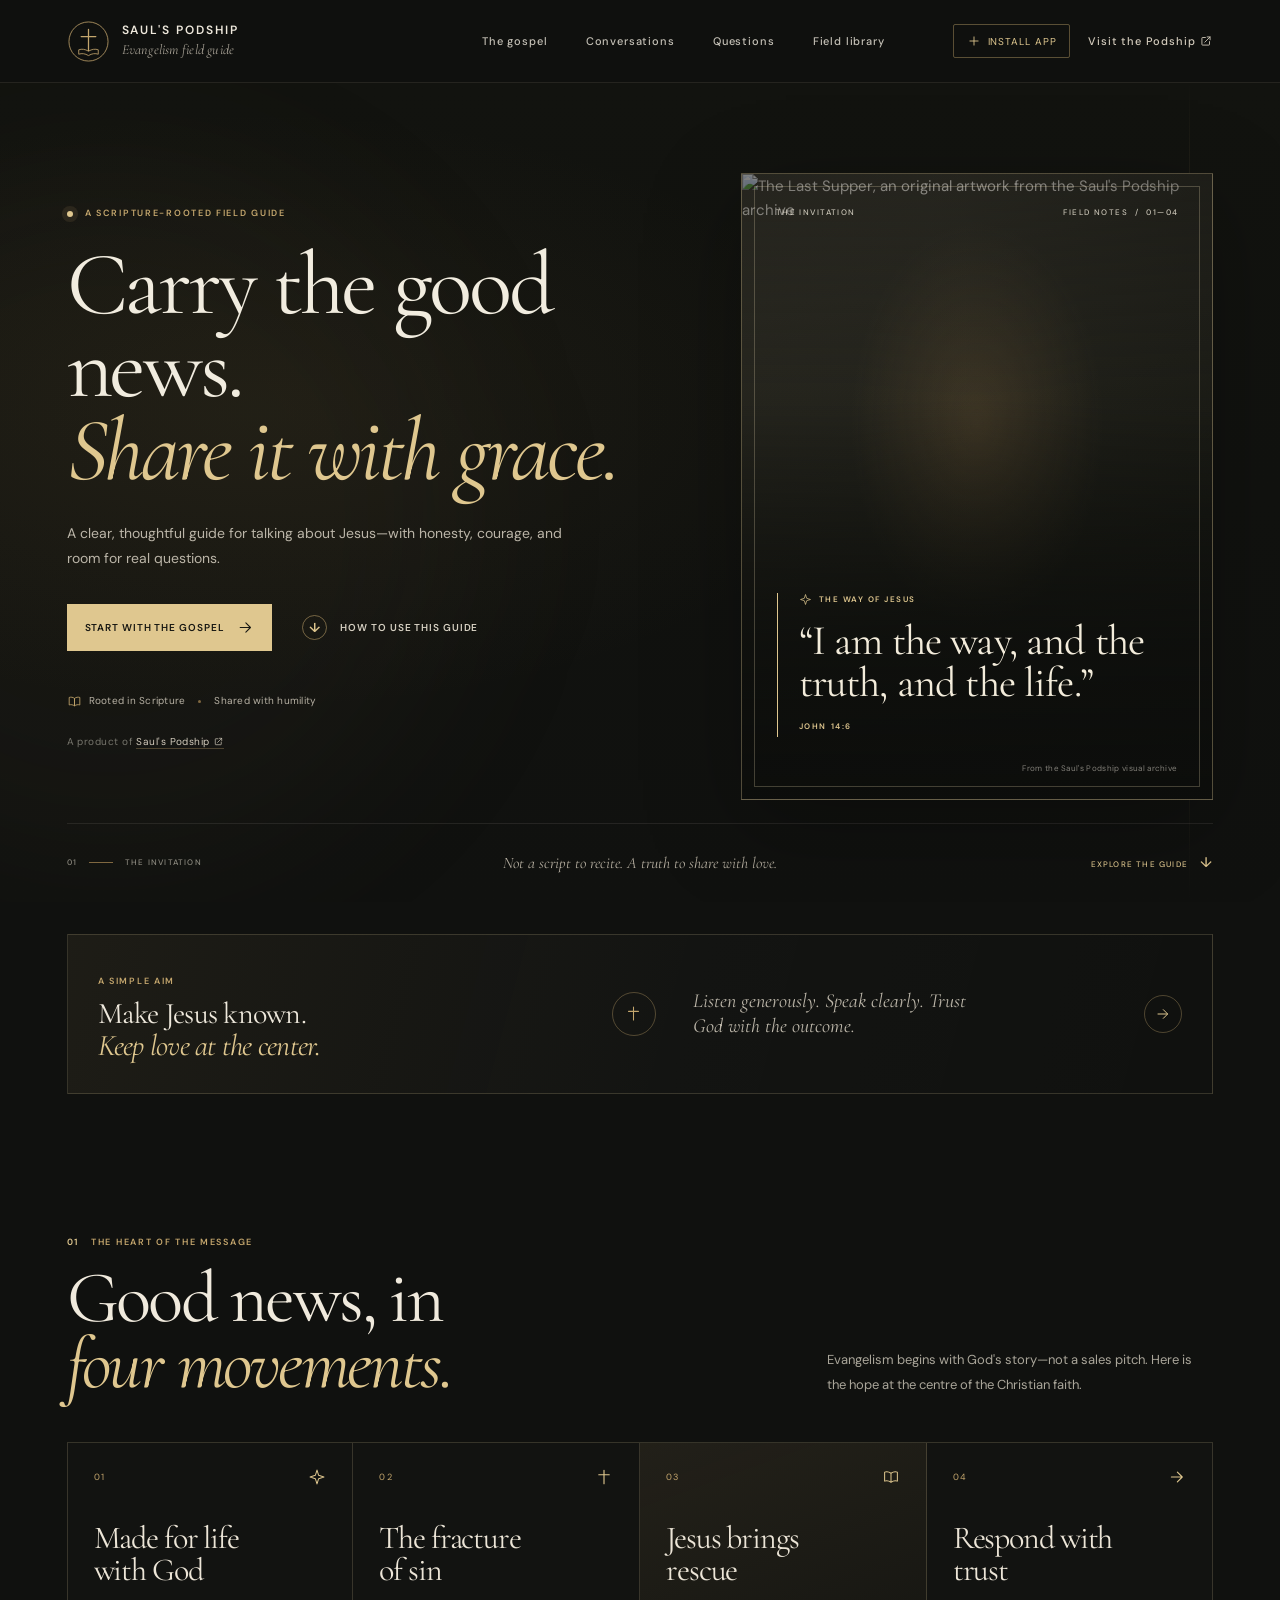
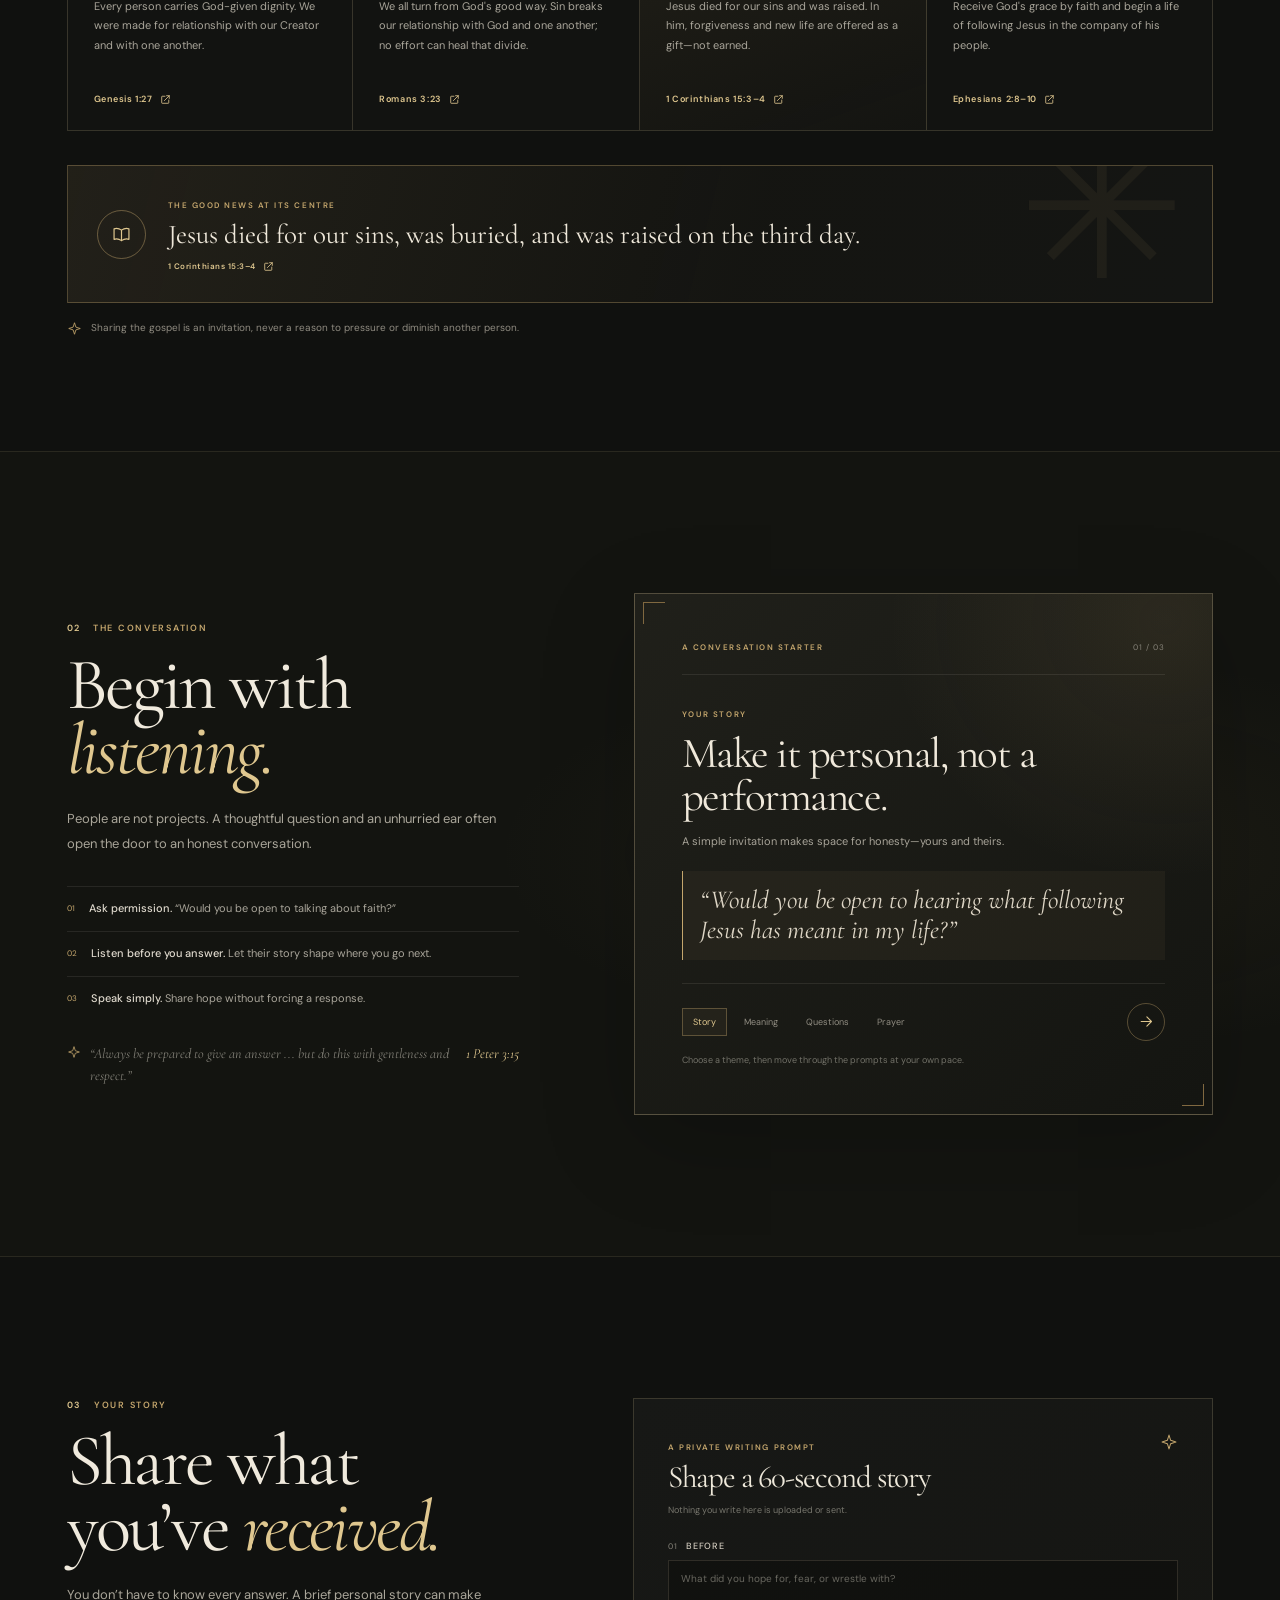
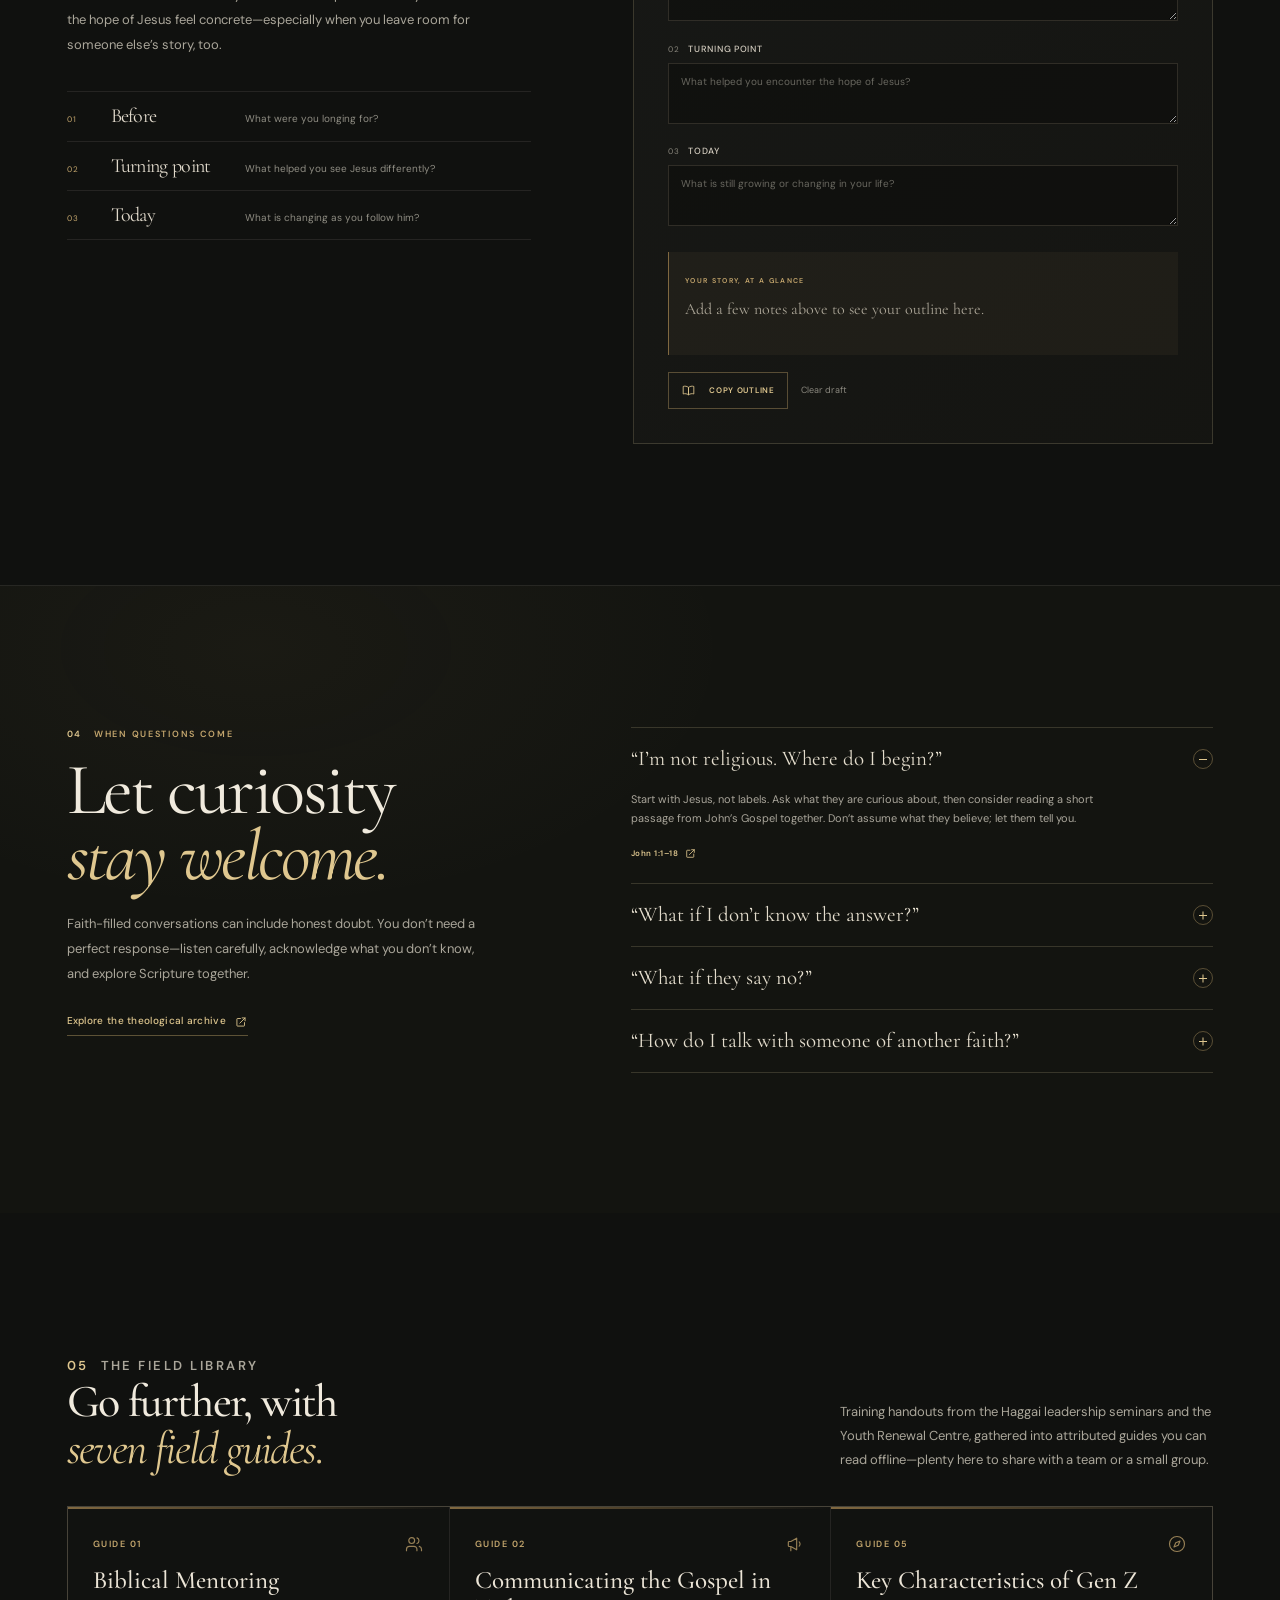
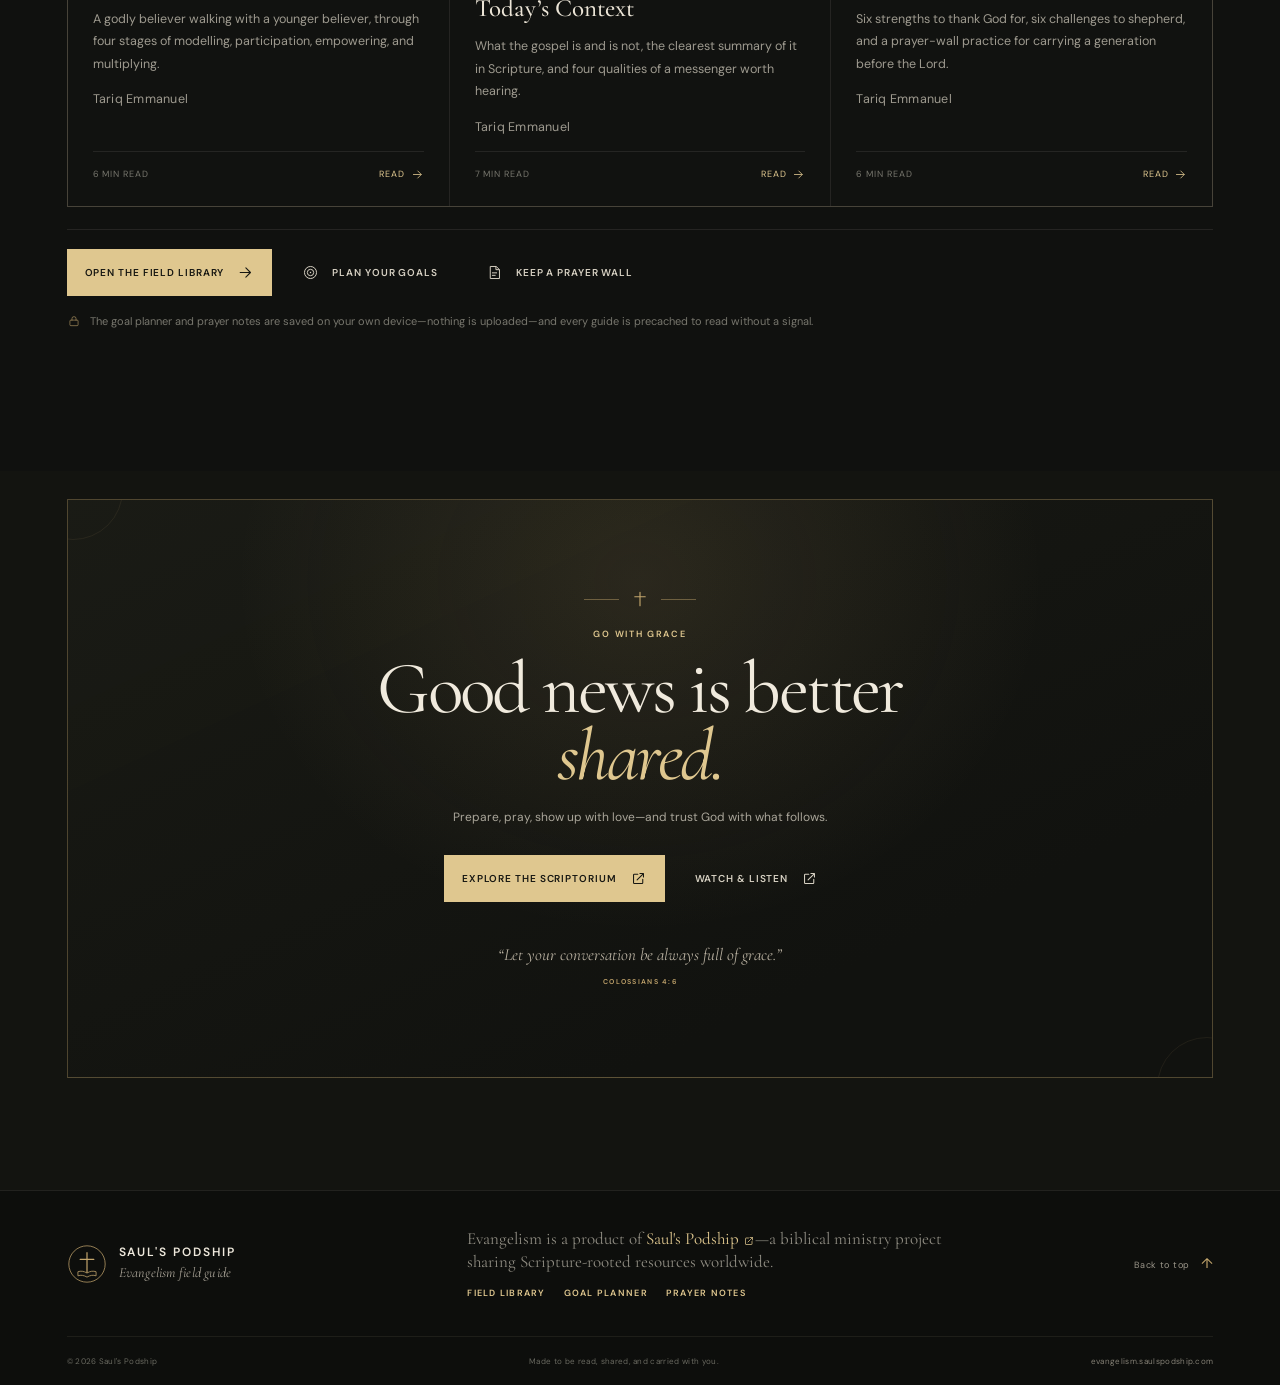
==== commit 10848ea8: "Add the PDF-based evangelism field library Adds /library/ as a second axis of the site: seven attrib" ====
--- a/index.html
+++ b/index.html
@@ -25,6 +25,7 @@
   <link href="https://fonts.googleapis.com/css2?family=Cormorant+Garamond:ital,wght@0,400;0,500;0,600;1,400;1,500;1,600&family=DM+Sans:wght@400;500;600;700&display=swap" rel="stylesheet">
   <link rel="preload" as="image" href="https://www.saulspodship.com/images/hero/last-supper-v2-1920.jpg" fetchpriority="high">
   <link rel="stylesheet" href="./styles.css">
+  <link rel="stylesheet" href="./library/library.css">
   <title>Evangelism — A field guide by Saul's Podship</title>
   <script type="application/ld+json">
     {
@@ -52,6 +53,21 @@
     <symbol id="icon-spark" viewBox="0 0 24 24"><path d="M12 2.8 14.2 9.8 21.2 12l-7 2.2-2.2 7-2.2-7L2.8 12l7-2.2L12 2.8Z" fill="none" stroke="currentColor" stroke-linejoin="round" stroke-width="1.35"/></symbol>
     <symbol id="icon-book" viewBox="0 0 24 24"><path d="M3.5 5.5c3.1-.9 5.8-.4 8.5 1.5v12c-2.7-1.9-5.4-2.4-8.5-1.5v-12ZM20.5 5.5c-3.1-.9-5.8-.4-8.5 1.5v12c2.7-1.9 5.4-2.4 8.5-1.5v-12Z" fill="none" stroke="currentColor" stroke-linejoin="round" stroke-width="1.35"/></symbol>
     <symbol id="icon-cross" viewBox="0 0 24 24"><path d="M12 3v18M5 9h14" fill="none" stroke="currentColor" stroke-linecap="round" stroke-width="1.5"/></symbol>
+    <symbol id="icon-people" viewBox="0 0 24 24"><path d="M15.5 20v-1.6a3.6 3.6 0 0 0-3.6-3.6H6.6A3.6 3.6 0 0 0 3 18.4V20M9.25 11.4a3.5 3.5 0 1 0 0-7 3.5 3.5 0 0 0 0 7ZM21 20v-1.6a3.6 3.6 0 0 0-2.7-3.48M15.6 4.62a3.6 3.6 0 0 1 0 6.76" fill="none" stroke="currentColor" stroke-linecap="round" stroke-linejoin="round" stroke-width="1.4"/></symbol>
+    <symbol id="icon-compass" viewBox="0 0 24 24"><circle cx="12" cy="12" r="9" fill="none" stroke="currentColor" stroke-width="1.4"/><path d="m15.6 8.4-2.1 5.1-5.1 2.1 2.1-5.1 5.1-2.1Z" fill="none" stroke="currentColor" stroke-linejoin="round" stroke-width="1.4"/></symbol>
+    <symbol id="icon-megaphone" viewBox="0 0 24 24"><path d="M4 10v4a1 1 0 0 0 1 1h2l7 4V5L7 9H5a1 1 0 0 0-1 1ZM17 9.5a3.5 3.5 0 0 1 0 5M7 15v5" fill="none" stroke="currentColor" stroke-linecap="round" stroke-linejoin="round" stroke-width="1.4"/></symbol>
+    <symbol id="icon-target" viewBox="0 0 24 24"><circle cx="12" cy="12" r="8.5" fill="none" stroke="currentColor" stroke-width="1.4"/><circle cx="12" cy="12" r="4.5" fill="none" stroke="currentColor" stroke-width="1.4"/><circle cx="12" cy="12" r="1.1" fill="currentColor"/></symbol>
+    <symbol id="icon-shield" viewBox="0 0 24 24"><path d="M12 3.2 19 6v6c0 4.2-2.9 7.2-7 8.8-4.1-1.6-7-4.6-7-8.8V6l7-2.8Z" fill="none" stroke="currentColor" stroke-linejoin="round" stroke-width="1.4"/><path d="m9 12 2.2 2.2L15.4 10" fill="none" stroke="currentColor" stroke-linecap="round" stroke-linejoin="round" stroke-width="1.4"/></symbol>
+    <symbol id="icon-chart" viewBox="0 0 24 24"><path d="M4 20h16M7.5 20v-6.5M12 20V7M16.5 20v-9.5" fill="none" stroke="currentColor" stroke-linecap="round" stroke-width="1.5"/></symbol>
+    <symbol id="icon-tool" viewBox="0 0 24 24"><path d="M14.6 6.2a3.9 3.9 0 0 0 5.2 5.2l-8.3 8.3a2 2 0 0 1-2.8 0l-2-2a2 2 0 0 1 0-2.8l7.9-8.7Z" fill="none" stroke="currentColor" stroke-linecap="round" stroke-linejoin="round" stroke-width="1.4"/></symbol>
+    <symbol id="icon-note" viewBox="0 0 24 24"><path d="M6 3.5h8.5L19 8v12.5H6V3.5Z" fill="none" stroke="currentColor" stroke-linejoin="round" stroke-width="1.4"/><path d="M14 3.7V8h4.3M9 12.5h6M9 16h4" fill="none" stroke="currentColor" stroke-linecap="round" stroke-width="1.4"/></symbol>
+    <symbol id="icon-lock" viewBox="0 0 24 24"><rect x="5" y="10.5" width="14" height="9.5" rx="1.6" fill="none" stroke="currentColor" stroke-width="1.4"/><path d="M8.5 10.5V8a3.5 3.5 0 0 1 7 0v2.5" fill="none" stroke="currentColor" stroke-linecap="round" stroke-width="1.4"/></symbol>
+    <symbol id="icon-check" viewBox="0 0 24 24"><path d="m5 12.5 4.5 4.5L19 7" fill="none" stroke="currentColor" stroke-linecap="round" stroke-linejoin="round" stroke-width="1.6"/></symbol>
+    <symbol id="icon-hands" viewBox="0 0 24 24"><path d="M12 8.4S10.8 6 8.9 6a2.6 2.6 0 0 0-2.6 2.6c0 3.2 5.7 7 5.7 7s5.7-3.8 5.7-7A2.6 2.6 0 0 0 15.1 6C13.2 6 12 8.4 12 8.4Z" fill="none" stroke="currentColor" stroke-linejoin="round" stroke-width="1.4"/><path d="M4 19.2c2.6-1 5.3-1 8 0 2.7-1 5.4-1 8 0" fill="none" stroke="currentColor" stroke-linecap="round" stroke-width="1.4"/></symbol>
+    <symbol id="icon-search" viewBox="0 0 24 24"><circle cx="10.8" cy="10.8" r="6.3" fill="none" stroke="currentColor" stroke-width="1.4"/><path d="m15.4 15.4 4 4" fill="none" stroke="currentColor" stroke-linecap="round" stroke-width="1.4"/></symbol>
+    <symbol id="icon-copy" viewBox="0 0 24 24"><rect x="8.5" y="8.5" width="11" height="11" rx="1.4" fill="none" stroke="currentColor" stroke-width="1.4"/><path d="M15.5 5.5H6a1.5 1.5 0 0 0-1.5 1.5v9.5" fill="none" stroke="currentColor" stroke-linecap="round" stroke-width="1.4"/></symbol>
+    <symbol id="icon-download" viewBox="0 0 24 24"><path d="M12 4v10.5M7.5 10.5 12 15l4.5-4.5M4.5 19.5h15" fill="none" stroke="currentColor" stroke-linecap="round" stroke-linejoin="round" stroke-width="1.5"/></symbol>
+    <symbol id="icon-print" viewBox="0 0 24 24"><path d="M7 8.5V4.5h10v4M7 17.5H5a1 1 0 0 1-1-1v-6a1 1 0 0 1 1-1h14a1 1 0 0 1 1 1v6a1 1 0 0 1-1 1h-2M7 14h10v5.5H7V14Z" fill="none" stroke="currentColor" stroke-linecap="round" stroke-linejoin="round" stroke-width="1.4"/></symbol>
   </svg>
 
   <header class="site-header">
@@ -74,6 +90,7 @@
         <a href="#gospel">The gospel</a>
         <a href="#conversation">Conversations</a>
         <a href="#questions">Questions</a>
+        <a href="#library">Field library</a>
       </nav>
 
       <div class="header-actions">
@@ -295,6 +312,63 @@
       </div>
     </section>
 
+    <section class="section library-section" id="library" aria-labelledby="library-title">
+      <div class="container">
+        <div class="lib-section-head">
+          <div>
+            <p class="section-kicker"><span>05</span> THE FIELD LIBRARY</p>
+            <h2 id="library-title">Go further, with<br><em>seven field guides.</em></h2>
+          </div>
+          <p>Training handouts from the Haggai leadership seminars and the Youth Renewal Centre, gathered into attributed guides you can read offline—plenty here to share with a team or a small group.</p>
+        </div>
+
+        <div class="lib-grid">
+          <article class="lib-card">
+            <span class="lib-card-tag" aria-hidden="true"></span>
+            <div class="lib-card-top"><span>Guide 01</span><svg class="icon" aria-hidden="true"><use href="#icon-people"/></svg></div>
+            <h3><a href="./library/biblical-mentoring.html">Biblical Mentoring</a></h3>
+            <p>A godly believer walking with a younger believer, through four stages of modelling, participation, empowering, and multiplying.</p>
+            <p class="lib-author">Tariq Emmanuel</p>
+            <div class="lib-card-foot">
+              <span>6 min read</span>
+              <a href="./library/biblical-mentoring.html">Read <svg class="icon" aria-hidden="true"><use href="#icon-arrow"/></svg></a>
+            </div>
+          </article>
+
+          <article class="lib-card">
+            <span class="lib-card-tag" aria-hidden="true"></span>
+            <div class="lib-card-top"><span>Guide 02</span><svg class="icon" aria-hidden="true"><use href="#icon-megaphone"/></svg></div>
+            <h3><a href="./library/communicating-the-gospel.html">Communicating the Gospel in Today’s Context</a></h3>
+            <p>What the gospel is and is not, the clearest summary of it in Scripture, and four qualities of a messenger worth hearing.</p>
+            <p class="lib-author">Tariq Emmanuel</p>
+            <div class="lib-card-foot">
+              <span>7 min read</span>
+              <a href="./library/communicating-the-gospel.html">Read <svg class="icon" aria-hidden="true"><use href="#icon-arrow"/></svg></a>
+            </div>
+          </article>
+
+          <article class="lib-card">
+            <span class="lib-card-tag" aria-hidden="true"></span>
+            <div class="lib-card-top"><span>Guide 05</span><svg class="icon" aria-hidden="true"><use href="#icon-compass"/></svg></div>
+            <h3><a href="./library/key-characteristics-of-gen-z.html">Key Characteristics of Gen Z</a></h3>
+            <p>Six strengths to thank God for, six challenges to shepherd, and a prayer-wall practice for carrying a generation before the Lord.</p>
+            <p class="lib-author">Tariq Emmanuel</p>
+            <div class="lib-card-foot">
+              <span>6 min read</span>
+              <a href="./library/key-characteristics-of-gen-z.html">Read <svg class="icon" aria-hidden="true"><use href="#icon-arrow"/></svg></a>
+            </div>
+          </article>
+        </div>
+
+        <div class="lib-actions">
+          <a class="button button-gold" href="./library/index.html">Open the field library <svg class="icon" aria-hidden="true"><use href="#icon-arrow"/></svg></a>
+          <a class="button button-quiet" href="./library/goal-planner.html"><svg class="icon" aria-hidden="true"><use href="#icon-target"/></svg> Plan your goals</a>
+          <a class="button button-quiet" href="./library/prayer-notes.html"><svg class="icon" aria-hidden="true"><use href="#icon-note"/></svg> Keep a prayer wall</a>
+        </div>
+        <p class="lib-privacy" style="margin-top:16px;"><svg class="icon" aria-hidden="true"><use href="#icon-lock"/></svg> <span>The goal planner and prayer notes are saved on your own device—nothing is uploaded—and every guide is precached to read without a signal.</span></p>
+      </div>
+    </section>
+
     <section class="closing-section" aria-labelledby="closing-title">
       <div class="container">
         <div class="closing-panel">
@@ -326,6 +400,11 @@
       </a>
       <div class="footer-statement">
         <p>Evangelism is a product of <a href="https://www.saulspodship.com/" target="_blank" rel="noopener noreferrer">Saul's Podship <svg class="icon" aria-hidden="true"><use href="#icon-external"/></svg></a>—a biblical ministry project sharing Scripture-rooted resources worldwide.</p>
+        <p class="lib-footer-links">
+          <a href="./library/index.html">Field library</a>
+          <a href="./library/goal-planner.html">Goal planner</a>
+          <a href="./library/prayer-notes.html">Prayer notes</a>
+        </p>
       </div>
       <a class="footer-top" href="#top">Back to top <span aria-hidden="true">↑</span></a>
     </div>
--- a/library/library.css
+++ b/library/library.css
@@ -0,0 +1,1430 @@
+@charset "UTF-8";
+
+/* ============================================================
+   Field Library — layered on top of the site's styles.css tokens.
+   Every selector is scoped with a `lib-` prefix so nothing here
+   can disturb the existing home page.
+   ============================================================ */
+
+.lib-page {
+  padding-bottom: clamp(62px, 8vw, 104px);
+}
+
+/* Footer links back into the library, used on the home page. */
+
+.footer-statement .lib-footer-links {
+  display: flex;
+  flex-wrap: wrap;
+  gap: 8px 18px;
+  margin: 13px 0 0;
+  font-family: var(--sans);
+  font-size: 9px;
+  font-weight: 600;
+  letter-spacing: 0.14em;
+  text-transform: uppercase;
+}
+
+.footer-statement .lib-footer-links a {
+  color: var(--gold-light);
+  transition: color 170ms ease;
+}
+
+.footer-statement .lib-footer-links a:hover {
+  color: var(--paper);
+}
+
+/* ---------- Breadcrumb ---------- */
+
+.lib-breadcrumb {
+  display: flex;
+  align-items: center;
+  flex-wrap: wrap;
+  gap: 9px;
+  padding-top: 26px;
+  color: var(--muted-2);
+  font-size: 9px;
+  letter-spacing: 0.14em;
+  text-transform: uppercase;
+}
+
+.lib-breadcrumb a {
+  color: var(--muted);
+  transition: color 160ms ease;
+}
+
+.lib-breadcrumb a:hover {
+  color: var(--gold-light);
+}
+
+.lib-breadcrumb span[aria-hidden] {
+  color: rgba(196, 166, 109, 0.5);
+}
+
+/* ---------- Page hero ---------- */
+
+.lib-hero {
+  position: relative;
+  padding: clamp(40px, 6vw, 76px) 0 clamp(38px, 5vw, 62px);
+  border-bottom: 1px solid var(--line);
+}
+
+.lib-hero::before {
+  position: absolute;
+  inset: 0;
+  background: radial-gradient(ellipse at 12% 0%, rgba(196, 166, 109, 0.09), transparent 58%);
+  pointer-events: none;
+  content: "";
+}
+
+.lib-hero-inner {
+  position: relative;
+  display: grid;
+  grid-template-columns: minmax(0, 1.35fr) minmax(240px, 0.65fr);
+  gap: clamp(30px, 5vw, 62px);
+  align-items: end;
+}
+
+.lib-hero h1 {
+  margin: 0;
+  color: #f1ebde;
+  font-family: var(--serif);
+  font-size: clamp(38px, 5.4vw, 66px);
+  font-weight: 500;
+  line-height: 0.95;
+  letter-spacing: -0.005em;
+}
+
+.lib-hero h1 em {
+  color: var(--gold-light);
+  font-style: italic;
+}
+
+.lib-lede {
+  max-width: 560px;
+  margin: 20px 0 0;
+  color: #aca79b;
+  font-size: 14px;
+  line-height: 1.85;
+}
+
+.lib-hero-aside {
+  padding-left: clamp(0px, 2vw, 24px);
+}
+
+.lib-meta-list {
+  margin: 0;
+  padding: 0;
+  list-style: none;
+}
+
+.lib-meta-list li {
+  display: grid;
+  grid-template-columns: 74px minmax(0, 1fr);
+  gap: 12px;
+  padding: 11px 0;
+  border-bottom: 1px solid var(--line-soft);
+  font-size: 12px;
+  line-height: 1.6;
+}
+
+.lib-meta-list li:first-child {
+  border-top: 1px solid var(--line-soft);
+}
+
+.lib-meta-list dt,
+.lib-meta-label {
+  color: var(--gold);
+  font-size: 8px;
+  font-weight: 600;
+  letter-spacing: 0.17em;
+  text-transform: uppercase;
+}
+
+.lib-meta-list dd {
+  margin: 0;
+  color: #d8d2c4;
+}
+
+.lib-meta-list a {
+  color: var(--gold-light);
+  border-bottom: 1px solid rgba(196, 166, 109, 0.35);
+}
+
+.lib-meta-list a:hover {
+  border-bottom-color: var(--gold-light);
+}
+
+/* ---------- Sections ---------- */
+
+.lib-section {
+  padding: clamp(50px, 7vw, 84px) 0 0;
+}
+
+.lib-section-head {
+  display: grid;
+  grid-template-columns: minmax(0, 1.2fr) minmax(240px, 0.62fr);
+  gap: clamp(26px, 4vw, 54px);
+  align-items: end;
+  margin-bottom: 34px;
+}
+
+.lib-section-head h2 {
+  margin: 0;
+  color: #f0eadd;
+  font-family: var(--serif);
+  font-size: clamp(30px, 3.9vw, 46px);
+  font-weight: 500;
+  line-height: 1.02;
+}
+
+.lib-section-head h2 em {
+  color: var(--gold-light);
+  font-style: italic;
+}
+
+.lib-section-head p {
+  margin: 0;
+  color: #aaa69a;
+  font-size: 13px;
+  line-height: 1.85;
+}
+
+/* ---------- Guide + tool card grids ---------- */
+
+.lib-grid {
+  display: grid;
+  grid-template-columns: repeat(3, minmax(0, 1fr));
+  gap: 1px;
+  border: 1px solid var(--line);
+  background: var(--line-soft);
+}
+
+.lib-grid-two {
+  grid-template-columns: repeat(2, minmax(0, 1fr));
+}
+
+.lib-card {
+  position: relative;
+  display: flex;
+  flex-direction: column;
+  gap: 13px;
+  min-height: 254px;
+  padding: 27px 25px 24px;
+  background: #111210;
+  transition: background 200ms ease;
+}
+
+.lib-card:hover {
+  background: #16170f;
+}
+
+.lib-card-top {
+  display: flex;
+  align-items: center;
+  justify-content: space-between;
+  gap: 16px;
+  color: var(--gold);
+  font-size: 9px;
+  font-weight: 600;
+  letter-spacing: 0.17em;
+  text-transform: uppercase;
+}
+
+.lib-card-top .icon {
+  width: 20px;
+  height: 20px;
+  color: rgba(196, 166, 109, 0.75);
+}
+
+.lib-card h3 {
+  margin: 0;
+  font-family: var(--serif);
+  font-size: 25px;
+  font-weight: 500;
+  line-height: 1.1;
+}
+
+.lib-card h3 a {
+  color: #ece5d7;
+  transition: color 180ms ease;
+}
+
+.lib-card:hover h3 a {
+  color: var(--gold-light);
+}
+
+.lib-card p {
+  margin: 0;
+  color: #9e9a8f;
+  font-size: 12.5px;
+  line-height: 1.8;
+}
+
+.lib-card-foot {
+  display: flex;
+  align-items: center;
+  justify-content: space-between;
+  gap: 14px;
+  margin-top: auto;
+  padding-top: 15px;
+  border-top: 1px solid var(--line-soft);
+  color: var(--muted-2);
+  font-size: 9px;
+  letter-spacing: 0.1em;
+  text-transform: uppercase;
+}
+
+.lib-card-foot a {
+  display: inline-flex;
+  align-items: center;
+  gap: 6px;
+  color: var(--gold-light);
+}
+
+.lib-card-foot a .icon {
+  width: 13px;
+  height: 13px;
+}
+
+.lib-author {
+  color: #c9c3b5;
+  font-size: 11px;
+  letter-spacing: 0.02em;
+}
+
+.lib-card-tag {
+  position: absolute;
+  top: 0;
+  left: 0;
+  width: 100%;
+  height: 2px;
+  background: linear-gradient(90deg, var(--gold-dark), transparent);
+}
+
+/* ---------- Guide body prose ---------- */
+
+.lib-prose {
+  max-width: 760px;
+  color: #c6c1b4;
+  font-size: 14.5px;
+  line-height: 1.9;
+}
+
+.lib-prose > * + * {
+  margin-top: 18px;
+}
+
+.lib-prose h2 {
+  margin: 0;
+  padding-top: 8px;
+  color: #f0eadd;
+  font-family: var(--serif);
+  font-size: clamp(26px, 3.2vw, 34px);
+  font-weight: 500;
+  line-height: 1.12;
+}
+
+.lib-prose h3 {
+  margin: 0;
+  color: #ece5d7;
+  font-family: var(--serif);
+  font-size: 22px;
+  font-weight: 500;
+  line-height: 1.2;
+}
+
+.lib-prose h4 {
+  margin: 0;
+  color: var(--gold);
+  font-size: 9.5px;
+  font-weight: 600;
+  letter-spacing: 0.17em;
+  text-transform: uppercase;
+}
+
+.lib-prose p {
+  margin: 0;
+}
+
+.lib-prose ul,
+.lib-prose ol {
+  margin: 0;
+  padding-left: 20px;
+}
+
+.lib-prose li + li {
+  margin-top: 8px;
+}
+
+.lib-prose li::marker {
+  color: rgba(196, 166, 109, 0.65);
+}
+
+.lib-prose strong {
+  color: #eee8dc;
+  font-weight: 600;
+}
+
+.lib-prose a {
+  color: var(--gold-light);
+  border-bottom: 1px solid rgba(196, 166, 109, 0.32);
+}
+
+.lib-prose a:hover {
+  border-bottom-color: var(--gold-light);
+}
+
+.lib-prose blockquote {
+  margin: 0;
+  padding: 20px 24px;
+  border-left: 2px solid var(--gold);
+  background: rgba(196, 166, 109, 0.05);
+  color: #e6e0d2;
+  font-family: var(--serif);
+  font-size: 19px;
+  font-style: italic;
+  line-height: 1.5;
+}
+
+.lib-prose blockquote cite {
+  display: block;
+  margin-top: 11px;
+  color: var(--gold);
+  font-family: var(--sans);
+  font-size: 8.5px;
+  font-style: normal;
+  font-weight: 600;
+  letter-spacing: 0.17em;
+  text-transform: uppercase;
+}
+
+/* ---------- Guide section blocks ---------- */
+
+.lib-block {
+  padding: clamp(30px, 4vw, 46px) 0;
+  border-top: 1px solid var(--line);
+}
+
+.lib-block:first-of-type {
+  border-top: 0;
+  padding-top: 0;
+}
+
+.lib-block-head {
+  display: grid;
+  grid-template-columns: 58px minmax(0, 1fr);
+  gap: 20px;
+  align-items: start;
+  margin-bottom: 22px;
+}
+
+.lib-block-num {
+  display: grid;
+  place-items: center;
+  width: 44px;
+  height: 44px;
+  border: 1px solid rgba(196, 166, 109, 0.4);
+  border-radius: 50%;
+  color: var(--gold-light);
+  font-family: var(--serif);
+  font-size: 17px;
+}
+
+.lib-block-head h2 {
+  margin: 0 0 6px;
+  color: #f0eadd;
+  font-family: var(--serif);
+  font-size: clamp(25px, 3vw, 33px);
+  font-weight: 500;
+  line-height: 1.1;
+}
+
+.lib-block-head p {
+  margin: 0;
+  color: var(--muted);
+  font-size: 12px;
+  letter-spacing: 0.04em;
+}
+
+/* Two-column layout for guide pages: sticky rail + prose */
+.lib-guide-layout {
+  display: grid;
+  grid-template-columns: minmax(0, 1fr) 268px;
+  gap: clamp(34px, 5vw, 68px);
+  align-items: start;
+}
+
+.lib-rail {
+  position: sticky;
+  top: 104px;
+  padding: 22px 20px;
+  border: 1px solid var(--line);
+  background: #121310;
+}
+
+.lib-rail h2 {
+  margin: 0 0 14px;
+  color: var(--gold);
+  font-size: 9px;
+  font-weight: 600;
+  letter-spacing: 0.18em;
+  text-transform: uppercase;
+}
+
+.lib-rail ol {
+  margin: 0;
+  padding: 0;
+  list-style: none;
+  counter-reset: rail;
+}
+
+.lib-rail li {
+  counter-increment: rail;
+  border-top: 1px solid var(--line-soft);
+}
+
+.lib-rail li:first-child {
+  border-top: 0;
+}
+
+.lib-rail a {
+  display: flex;
+  gap: 11px;
+  padding: 10px 0;
+  color: #b6b1a4;
+  font-size: 12px;
+  line-height: 1.5;
+  transition: color 160ms ease;
+}
+
+.lib-rail a::before {
+  color: rgba(196, 166, 109, 0.7);
+  font-size: 9px;
+  letter-spacing: 0.06em;
+  content: counter(rail, decimal-leading-zero);
+}
+
+.lib-rail a:hover {
+  color: var(--gold-light);
+}
+
+.lib-rail-note {
+  margin: 16px 0 0;
+  padding-top: 15px;
+  border-top: 1px solid var(--line-soft);
+  color: var(--muted-2);
+  font-size: 11px;
+  line-height: 1.7;
+}
+
+/* ---------- Callouts ---------- */
+
+.lib-callout {
+  padding: 22px 24px;
+  border: 1px solid rgba(196, 166, 109, 0.28);
+  background: linear-gradient(150deg, rgba(196, 166, 109, 0.07), transparent 70%);
+}
+
+.lib-callout .micro-label {
+  display: block;
+  margin-bottom: 9px;
+}
+
+.lib-callout p {
+  margin: 0;
+  color: #ded8ca;
+  font-size: 13.5px;
+  line-height: 1.85;
+}
+
+.lib-callout p + p {
+  margin-top: 10px;
+}
+
+.lib-source {
+  display: flex;
+  align-items: center;
+  justify-content: space-between;
+  gap: 22px;
+  flex-wrap: wrap;
+  padding: 20px 24px;
+  border: 1px solid var(--line);
+  background: #131410;
+}
+
+.lib-source-copy {
+  min-width: 220px;
+}
+
+.lib-source-copy h3 {
+  margin: 5px 0 0;
+  color: #e9e2d4;
+  font-family: var(--serif);
+  font-size: 19px;
+  font-weight: 500;
+  line-height: 1.25;
+}
+
+.lib-source-copy p {
+  margin: 6px 0 0;
+  color: var(--muted);
+  font-size: 11.5px;
+  line-height: 1.7;
+}
+
+/* ---------- Scripture chips ---------- */
+
+.lib-verses {
+  display: flex;
+  flex-wrap: wrap;
+  gap: 8px;
+  margin-top: 16px;
+}
+
+.lib-verse {
+  display: inline-flex;
+  align-items: center;
+  gap: 7px;
+  padding: 8px 12px;
+  border: 1px solid var(--line);
+  color: var(--paper-dim);
+  font-size: 10.5px;
+  letter-spacing: 0.03em;
+  transition: border-color 170ms ease, color 170ms ease;
+}
+
+.lib-verse:hover {
+  border-color: rgba(196, 166, 109, 0.55);
+  color: var(--gold-light);
+}
+
+.lib-verse .icon {
+  width: 13px;
+  height: 13px;
+  color: rgba(196, 166, 109, 0.7);
+}
+
+/* ---------- Myth / stage cards ---------- */
+
+.lib-stack {
+  display: grid;
+  gap: 1px;
+  border: 1px solid var(--line);
+  background: var(--line-soft);
+}
+
+.lib-stack-item {
+  padding: 25px 26px;
+  background: #111210;
+}
+
+.lib-stack-item > header {
+  display: flex;
+  align-items: baseline;
+  gap: 14px;
+  margin-bottom: 13px;
+}
+
+.lib-stack-item > header span {
+  color: var(--gold);
+  font-size: 9px;
+  font-weight: 600;
+  letter-spacing: 0.16em;
+  text-transform: uppercase;
+  flex: 0 0 auto;
+}
+
+.lib-stack-item h3 {
+  margin: 0;
+  color: #ece5d7;
+  font-family: var(--serif);
+  font-size: 23px;
+  font-weight: 500;
+  line-height: 1.15;
+}
+
+.lib-truth {
+  display: grid;
+  grid-template-columns: repeat(2, minmax(0, 1fr));
+  gap: 22px;
+  margin-top: 18px;
+}
+
+.lib-truth > div {
+  padding-top: 15px;
+  border-top: 1px solid var(--line-soft);
+}
+
+.lib-truth h4 {
+  margin: 0 0 9px;
+  color: var(--gold);
+  font-size: 9px;
+  font-weight: 600;
+  letter-spacing: 0.17em;
+  text-transform: uppercase;
+}
+
+.lib-truth p,
+.lib-truth ul {
+  margin: 0;
+  color: #a9a498;
+  font-size: 12.5px;
+  line-height: 1.8;
+}
+
+.lib-truth ul {
+  padding-left: 18px;
+}
+
+.lib-truth li + li {
+  margin-top: 6px;
+}
+
+.lib-stage {
+  display: grid;
+  grid-template-columns: 96px minmax(0, 1fr);
+  gap: 24px;
+}
+
+.lib-stage-mark {
+  padding-top: 4px;
+  text-align: center;
+}
+
+.lib-stage-mark b {
+  display: block;
+  color: var(--gold-light);
+  font-family: var(--serif);
+  font-size: 20px;
+  font-weight: 500;
+  line-height: 1.15;
+}
+
+.lib-stage-mark span {
+  display: block;
+  margin-top: 7px;
+  color: var(--muted-2);
+  font-size: 8px;
+  letter-spacing: 0.16em;
+  text-transform: uppercase;
+}
+
+/* ---------- Feature / pillar lists ---------- */
+
+.lib-pillars {
+  display: grid;
+  grid-template-columns: repeat(auto-fit, minmax(190px, 1fr));
+  gap: 1px;
+  border: 1px solid var(--line);
+  background: var(--line-soft);
+}
+
+.lib-pillar {
+  padding: 20px 21px;
+  background: #111210;
+}
+
+.lib-pillar b {
+  display: block;
+  color: #e7e1d3;
+  font-family: var(--serif);
+  font-size: 19px;
+  font-weight: 500;
+  line-height: 1.2;
+}
+
+.lib-pillar p {
+  margin: 9px 0 0;
+  color: #9d998e;
+  font-size: 12px;
+  line-height: 1.75;
+}
+
+/* ---------- Pager (prev / next guide) ---------- */
+
+.lib-pager {
+  display: grid;
+  grid-template-columns: repeat(2, minmax(0, 1fr));
+  gap: 1px;
+  margin-top: clamp(38px, 5vw, 62px);
+  border: 1px solid var(--line);
+  background: var(--line-soft);
+}
+
+.lib-pager a {
+  padding: 21px 23px;
+  background: #111210;
+  transition: background 200ms ease;
+}
+
+.lib-pager a:hover {
+  background: #16170f;
+}
+
+.lib-pager span {
+  display: block;
+  color: var(--gold);
+  font-size: 8.5px;
+  font-weight: 600;
+  letter-spacing: 0.17em;
+  text-transform: uppercase;
+}
+
+.lib-pager b {
+  display: block;
+  margin-top: 8px;
+  color: #ece5d7;
+  font-family: var(--serif);
+  font-size: 20px;
+  font-weight: 500;
+  line-height: 1.2;
+}
+
+/* ============================================================
+   Tools — planner & prayer notes
+   ============================================================ */
+
+.lib-tool-grid {
+  display: grid;
+  grid-template-columns: minmax(0, 1fr) 288px;
+  gap: clamp(30px, 4vw, 56px);
+  align-items: start;
+}
+
+.lib-panel {
+  padding: clamp(22px, 3vw, 32px);
+  border: 1px solid var(--line);
+  background: #121310;
+}
+
+.lib-panel + .lib-panel {
+  margin-top: 22px;
+}
+
+.lib-panel-head {
+  display: flex;
+  align-items: flex-start;
+  justify-content: space-between;
+  gap: 20px;
+  margin-bottom: 20px;
+}
+
+.lib-panel-head h2 {
+  margin: 6px 0 0;
+  color: #f0eadd;
+  font-family: var(--serif);
+  font-size: clamp(23px, 2.8vw, 29px);
+  font-weight: 500;
+  line-height: 1.1;
+}
+
+.lib-panel-head .icon {
+  width: 22px;
+  height: 22px;
+  color: rgba(196, 166, 109, 0.7);
+}
+
+.lib-field {
+  display: block;
+}
+
+.lib-field + .lib-field,
+.lib-field + .lib-field-row,
+.lib-field-row + .lib-field,
+.lib-field-row + .lib-field-row {
+  margin-top: 16px;
+}
+
+.lib-field > span,
+.lib-label {
+  display: block;
+  margin-bottom: 8px;
+  color: var(--gold);
+  font-size: 9px;
+  font-weight: 600;
+  letter-spacing: 0.16em;
+  text-transform: uppercase;
+}
+
+.lib-field small {
+  display: block;
+  margin-top: 7px;
+  color: var(--muted-2);
+  font-size: 11px;
+  line-height: 1.65;
+}
+
+.lib-input,
+.lib-textarea,
+.lib-select {
+  width: 100%;
+  padding: 12px 14px;
+  border: 1px solid var(--line);
+  border-radius: 0;
+  color: var(--paper);
+  background: rgba(255, 255, 255, 0.014);
+  font-size: 13px;
+  line-height: 1.6;
+  transition: border-color 170ms ease, background 170ms ease;
+}
+
+.lib-textarea {
+  min-height: 92px;
+  resize: vertical;
+}
+
+.lib-select {
+  appearance: none;
+  background-image:
+    linear-gradient(45deg, transparent 50%, var(--gold) 50%),
+    linear-gradient(135deg, var(--gold) 50%, transparent 50%);
+  background-position:
+    calc(100% - 19px) calc(50% + 1px),
+    calc(100% - 14px) calc(50% + 1px);
+  background-size: 5px 5px, 5px 5px;
+  background-repeat: no-repeat;
+  cursor: pointer;
+}
+
+.lib-input:focus,
+.lib-textarea:focus,
+.lib-select:focus {
+  outline: none;
+  border-color: rgba(196, 166, 109, 0.62);
+  background: rgba(196, 166, 109, 0.05);
+}
+
+.lib-input::placeholder,
+.lib-textarea::placeholder {
+  color: #6c6c64;
+}
+
+.lib-field-row {
+  display: grid;
+  grid-template-columns: repeat(2, minmax(0, 1fr));
+  gap: 14px;
+}
+
+.lib-actions {
+  display: flex;
+  align-items: center;
+  flex-wrap: wrap;
+  gap: 12px;
+  margin-top: 22px;
+  padding-top: 19px;
+  border-top: 1px solid var(--line-soft);
+}
+
+.lib-actions .lib-status {
+  margin-left: auto;
+}
+
+.lib-status {
+  color: var(--gold-light);
+  font-size: 11px;
+  letter-spacing: 0.03em;
+}
+
+.lib-privacy {
+  display: flex;
+  align-items: flex-start;
+  gap: 9px;
+  margin: 0;
+  color: var(--muted-2);
+  font-size: 11px;
+  line-height: 1.7;
+}
+
+.lib-privacy .icon {
+  width: 14px;
+  height: 14px;
+  margin-top: 2px;
+  color: rgba(196, 166, 109, 0.7);
+}
+
+/* Goal rows */
+
+.lib-goal {
+  padding: 19px 20px;
+  border: 1px solid var(--line);
+  background: rgba(255, 255, 255, 0.012);
+}
+
+.lib-goal + .lib-goal {
+  margin-top: 14px;
+}
+
+.lib-goal-head {
+  display: flex;
+  align-items: center;
+  gap: 12px;
+  margin-bottom: 13px;
+}
+
+.lib-goal-head input[type="checkbox"] {
+  width: 16px;
+  height: 16px;
+  margin: 0;
+  accent-color: var(--gold);
+  cursor: pointer;
+}
+
+.lib-goal-head h3 {
+  margin: 0;
+  color: #e9e3d5;
+  font-family: var(--serif);
+  font-size: 19px;
+  font-weight: 500;
+}
+
+.lib-goal-head .lib-goal-scope {
+  margin-left: auto;
+  color: var(--muted-2);
+  font-size: 9px;
+  letter-spacing: 0.13em;
+  text-transform: uppercase;
+}
+
+.lib-goal.is-done {
+  border-color: rgba(196, 166, 109, 0.4);
+  background: rgba(196, 166, 109, 0.05);
+}
+
+.lib-goal.is-done .lib-goal-head h3 {
+  color: var(--gold-light);
+}
+
+.lib-goal-example {
+  margin: 11px 0 0;
+  padding-top: 11px;
+  border-top: 1px dashed var(--line);
+  color: var(--muted-2);
+  font-size: 11.5px;
+  line-height: 1.7;
+}
+
+/* Progress meter */
+
+.lib-meter {
+  position: relative;
+  height: 3px;
+  margin-top: 18px;
+  background: rgba(238, 232, 220, 0.09);
+}
+
+.lib-meter i {
+  position: absolute;
+  inset: 0 auto 0 0;
+  width: 0;
+  background: linear-gradient(90deg, var(--gold-dark), var(--gold-light));
+  transition: width 260ms ease;
+}
+
+.lib-stat-row {
+  display: grid;
+  grid-template-columns: repeat(3, minmax(0, 1fr));
+  gap: 1px;
+  margin-top: 20px;
+  border: 1px solid var(--line);
+  background: var(--line-soft);
+}
+
+.lib-stat {
+  padding: 15px 16px;
+  background: #111210;
+}
+
+.lib-stat b {
+  display: block;
+  color: var(--gold-light);
+  font-family: var(--serif);
+  font-size: 27px;
+  font-weight: 500;
+  line-height: 1;
+}
+
+.lib-stat span {
+  display: block;
+  margin-top: 7px;
+  color: var(--muted-2);
+  font-size: 8.5px;
+  letter-spacing: 0.14em;
+  text-transform: uppercase;
+}
+
+/* Prayer notes */
+
+.lib-note-list {
+  display: grid;
+  gap: 1px;
+  margin-top: 6px;
+  border: 1px solid var(--line);
+  background: var(--line-soft);
+}
+
+.lib-note {
+  padding: 19px 21px;
+  background: #111210;
+}
+
+.lib-note.is-answered {
+  background: rgba(196, 166, 109, 0.05);
+}
+
+.lib-note-top {
+  display: flex;
+  align-items: center;
+  gap: 12px;
+  margin-bottom: 9px;
+}
+
+.lib-note-top strong {
+  color: #ece5d7;
+  font-family: var(--serif);
+  font-size: 19px;
+  font-weight: 500;
+  line-height: 1.2;
+}
+
+.lib-note-top .lib-note-when {
+  margin-left: auto;
+  color: var(--muted-2);
+  font-size: 9px;
+  letter-spacing: 0.11em;
+  text-transform: uppercase;
+  white-space: nowrap;
+}
+
+.lib-note p {
+  margin: 0;
+  color: #a9a498;
+  font-size: 12.5px;
+  line-height: 1.8;
+  white-space: pre-wrap;
+}
+
+.lib-note p.lib-note-scripture {
+  margin-top: 11px;
+  padding-top: 11px;
+  border-top: 1px solid var(--line-soft);
+  color: #b8b2a5;
+  font-size: 12.5px;
+}
+
+.lib-note-scripture .micro-label {
+  display: block;
+  margin-bottom: 5px;
+}
+
+.lib-note-tags {
+  display: flex;
+  flex-wrap: wrap;
+  gap: 7px;
+  margin-top: 13px;
+}
+
+.lib-chip {
+  padding: 5px 9px;
+  border: 1px solid var(--line);
+  color: var(--muted);
+  font-size: 8.5px;
+  letter-spacing: 0.1em;
+  text-transform: uppercase;
+}
+
+.lib-chip.is-answered {
+  border-color: rgba(196, 166, 109, 0.5);
+  color: var(--gold-light);
+}
+
+.lib-note-actions {
+  display: flex;
+  flex-wrap: wrap;
+  gap: 15px;
+  margin-top: 13px;
+  padding-top: 12px;
+  border-top: 1px solid var(--line-soft);
+}
+
+.lib-note-actions button {
+  padding: 0;
+  border: 0;
+  color: #8b887f;
+  background: transparent;
+  font-size: 9.5px;
+  letter-spacing: 0.08em;
+  text-transform: uppercase;
+  cursor: pointer;
+  transition: color 160ms ease;
+}
+
+.lib-note-actions button:hover {
+  color: var(--gold-light);
+}
+
+.lib-empty {
+  padding: 34px 24px;
+  border: 1px dashed var(--line);
+  color: var(--muted-2);
+  font-size: 12.5px;
+  line-height: 1.8;
+  text-align: center;
+}
+
+.lib-empty b {
+  display: block;
+  margin-bottom: 7px;
+  color: #d8d2c4;
+  font-family: var(--serif);
+  font-size: 19px;
+  font-weight: 500;
+}
+
+.lib-filter-row {
+  display: flex;
+  align-items: center;
+  flex-wrap: wrap;
+  gap: 9px;
+  margin-bottom: 18px;
+}
+
+.lib-filter {
+  padding: 8px 13px;
+  border: 1px solid var(--line);
+  color: var(--muted);
+  background: transparent;
+  font-size: 9.5px;
+  letter-spacing: 0.1em;
+  text-transform: uppercase;
+  cursor: pointer;
+  transition: color 170ms ease, border-color 170ms ease, background 170ms ease;
+}
+
+.lib-filter:hover {
+  color: var(--gold-light);
+  border-color: rgba(196, 166, 109, 0.45);
+}
+
+.lib-filter.is-active {
+  border-color: var(--gold-light);
+  color: var(--ink);
+  background: var(--gold-light);
+}
+
+/* Rail lists inside tools */
+
+.lib-rail-list {
+  margin: 0;
+  padding: 0;
+  list-style: none;
+}
+
+.lib-rail-list li {
+  padding: 11px 0;
+  border-top: 1px solid var(--line-soft);
+}
+
+.lib-rail-list li:first-child {
+  border-top: 0;
+}
+
+.lib-rail-list b {
+  display: block;
+  color: #d9d3c5;
+  font-family: var(--serif);
+  font-size: 17px;
+  font-weight: 500;
+}
+
+.lib-rail-list span {
+  display: block;
+  margin-top: 5px;
+  color: var(--muted-2);
+  font-size: 11px;
+  line-height: 1.65;
+}
+
+.lib-prayer-text {
+  margin: 0;
+  padding: 19px 21px;
+  border-left: 2px solid var(--gold);
+  background: rgba(196, 166, 109, 0.05);
+  color: #ddd7c9;
+  font-family: var(--serif);
+  font-size: 17px;
+  font-style: italic;
+  line-height: 1.6;
+}
+
+/* ============================================================
+   Responsive
+   ============================================================ */
+
+@media (max-width: 1050px) {
+  .lib-hero-inner {
+    grid-template-columns: minmax(0, 1fr) minmax(220px, 0.62fr);
+    gap: 34px;
+  }
+
+  .lib-grid {
+    grid-template-columns: repeat(2, minmax(0, 1fr));
+  }
+
+  .lib-guide-layout,
+  .lib-tool-grid {
+    grid-template-columns: minmax(0, 1fr);
+  }
+
+  .lib-rail {
+    position: static;
+    order: 2;
+  }
+}
+
+@media (max-width: 760px) {
+  .lib-hero-inner,
+  .lib-section-head {
+    grid-template-columns: minmax(0, 1fr);
+    align-items: start;
+    gap: 26px;
+  }
+
+  .lib-hero-aside {
+    padding-left: 0;
+  }
+
+  .lib-meta-list li {
+    grid-template-columns: 68px minmax(0, 1fr);
+  }
+
+  .lib-grid,
+  .lib-grid-two {
+    grid-template-columns: minmax(0, 1fr);
+  }
+
+  .lib-card {
+    min-height: 0;
+    padding: 23px 20px 21px;
+  }
+
+  .lib-block-head {
+    grid-template-columns: minmax(0, 1fr);
+    gap: 15px;
+  }
+
+  .lib-block-num {
+    width: 38px;
+    height: 38px;
+    font-size: 15px;
+  }
+
+  .lib-truth,
+  .lib-field-row,
+  .lib-pager {
+    grid-template-columns: minmax(0, 1fr);
+  }
+
+  .lib-stage {
+    grid-template-columns: minmax(0, 1fr);
+    gap: 14px;
+  }
+
+  .lib-stage-mark {
+    display: flex;
+    align-items: baseline;
+    gap: 11px;
+    text-align: left;
+  }
+
+  .lib-stage-mark span {
+    margin-top: 0;
+  }
+
+  .lib-stat-row {
+    grid-template-columns: repeat(3, minmax(0, 1fr));
+  }
+
+  .lib-actions .lib-status {
+    margin-left: 0;
+    width: 100%;
+  }
+
+  .lib-source {
+    align-items: flex-start;
+  }
+}
+
+@media (max-width: 420px) {
+  .lib-stat-row {
+    grid-template-columns: minmax(0, 1fr);
+  }
+
+  .lib-note-top {
+    flex-wrap: wrap;
+  }
+
+  .lib-note-top .lib-note-when {
+    margin-left: 0;
+  }
+}
+
+@media (prefers-reduced-motion: reduce) {
+  .lib-card,
+  .lib-pager a,
+  .lib-meter i {
+    transition: none;
+  }
+}
+
+/* ============================================================
+   Print — the field guides should survive on paper
+   ============================================================ */
+
+@media print {
+  :root {
+    color-scheme: light;
+  }
+
+  body {
+    color: #14140f;
+    background: #ffffff;
+    font-size: 11pt;
+  }
+
+  .site-header,
+  .site-footer,
+  .lib-rail,
+  .lib-pager,
+  .no-print,
+  .toast {
+    display: none !important;
+  }
+
+  .lib-hero,
+  .lib-block,
+  .lib-panel,
+  .lib-card,
+  .lib-stack-item {
+    border-color: #cccccc;
+    background: #ffffff;
+  }
+
+  .lib-prose,
+  .lib-prose h2,
+  .lib-prose h3,
+  .lib-prose blockquote,
+  .lib-card h3 a {
+    color: #14140f;
+  }
+
+  .lib-section-head h2,
+  .lib-hero h1,
+  .lib-hero h1 em,
+  .lib-block-head h2 {
+    color: #14140f;
+  }
+
+  a {
+    color: #14140f;
+  }
+}
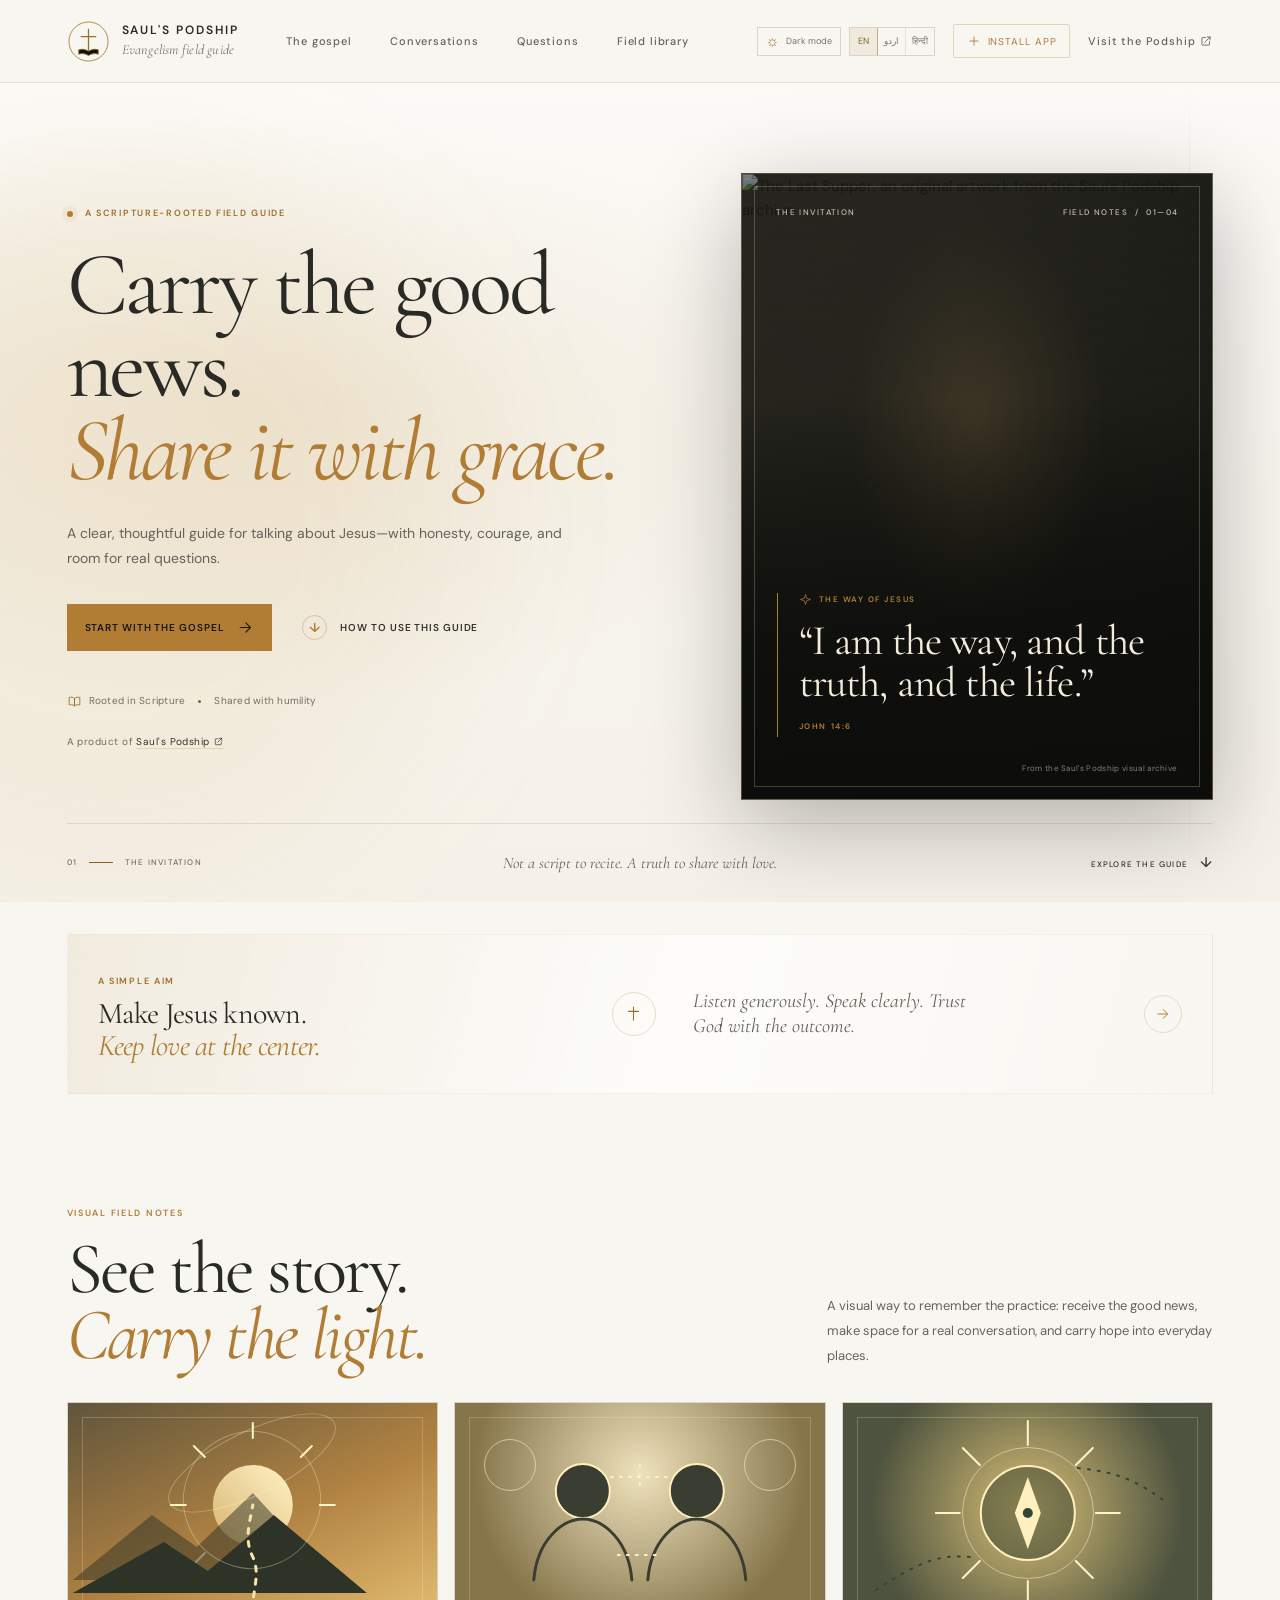
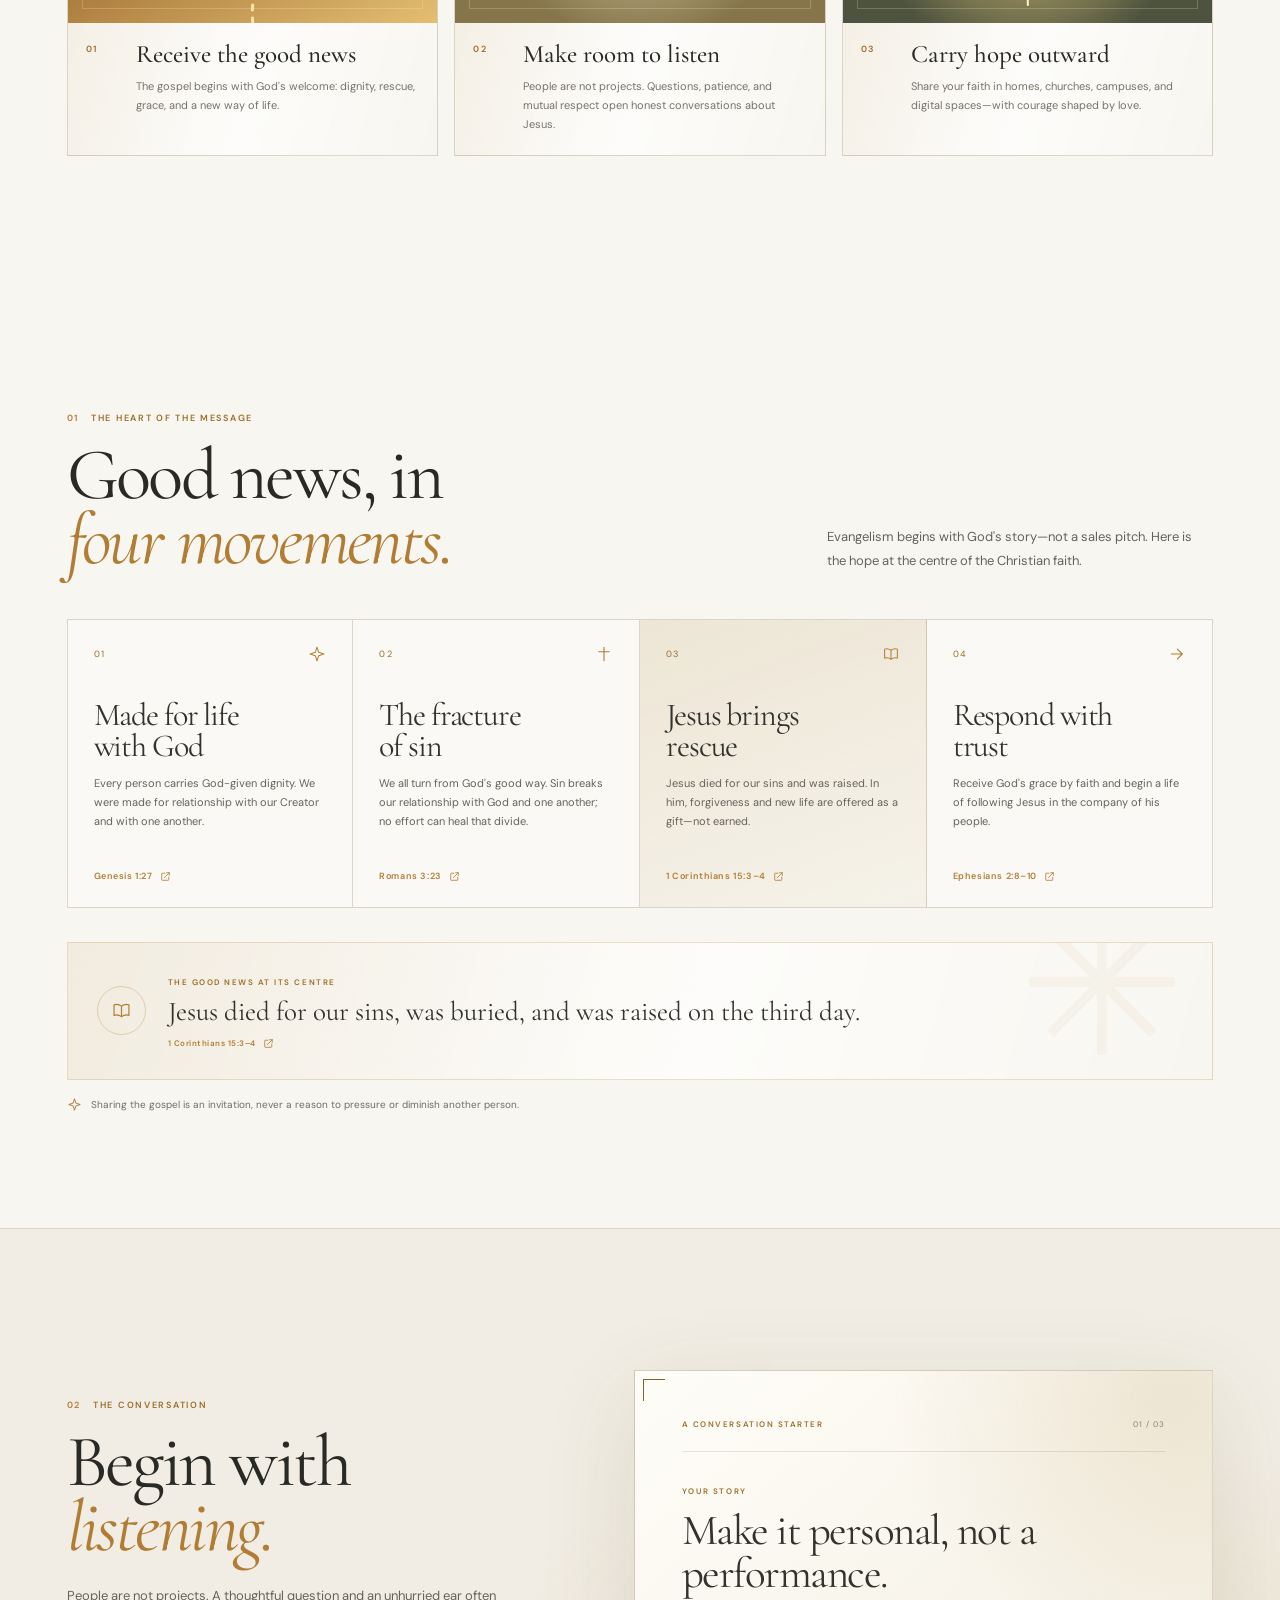
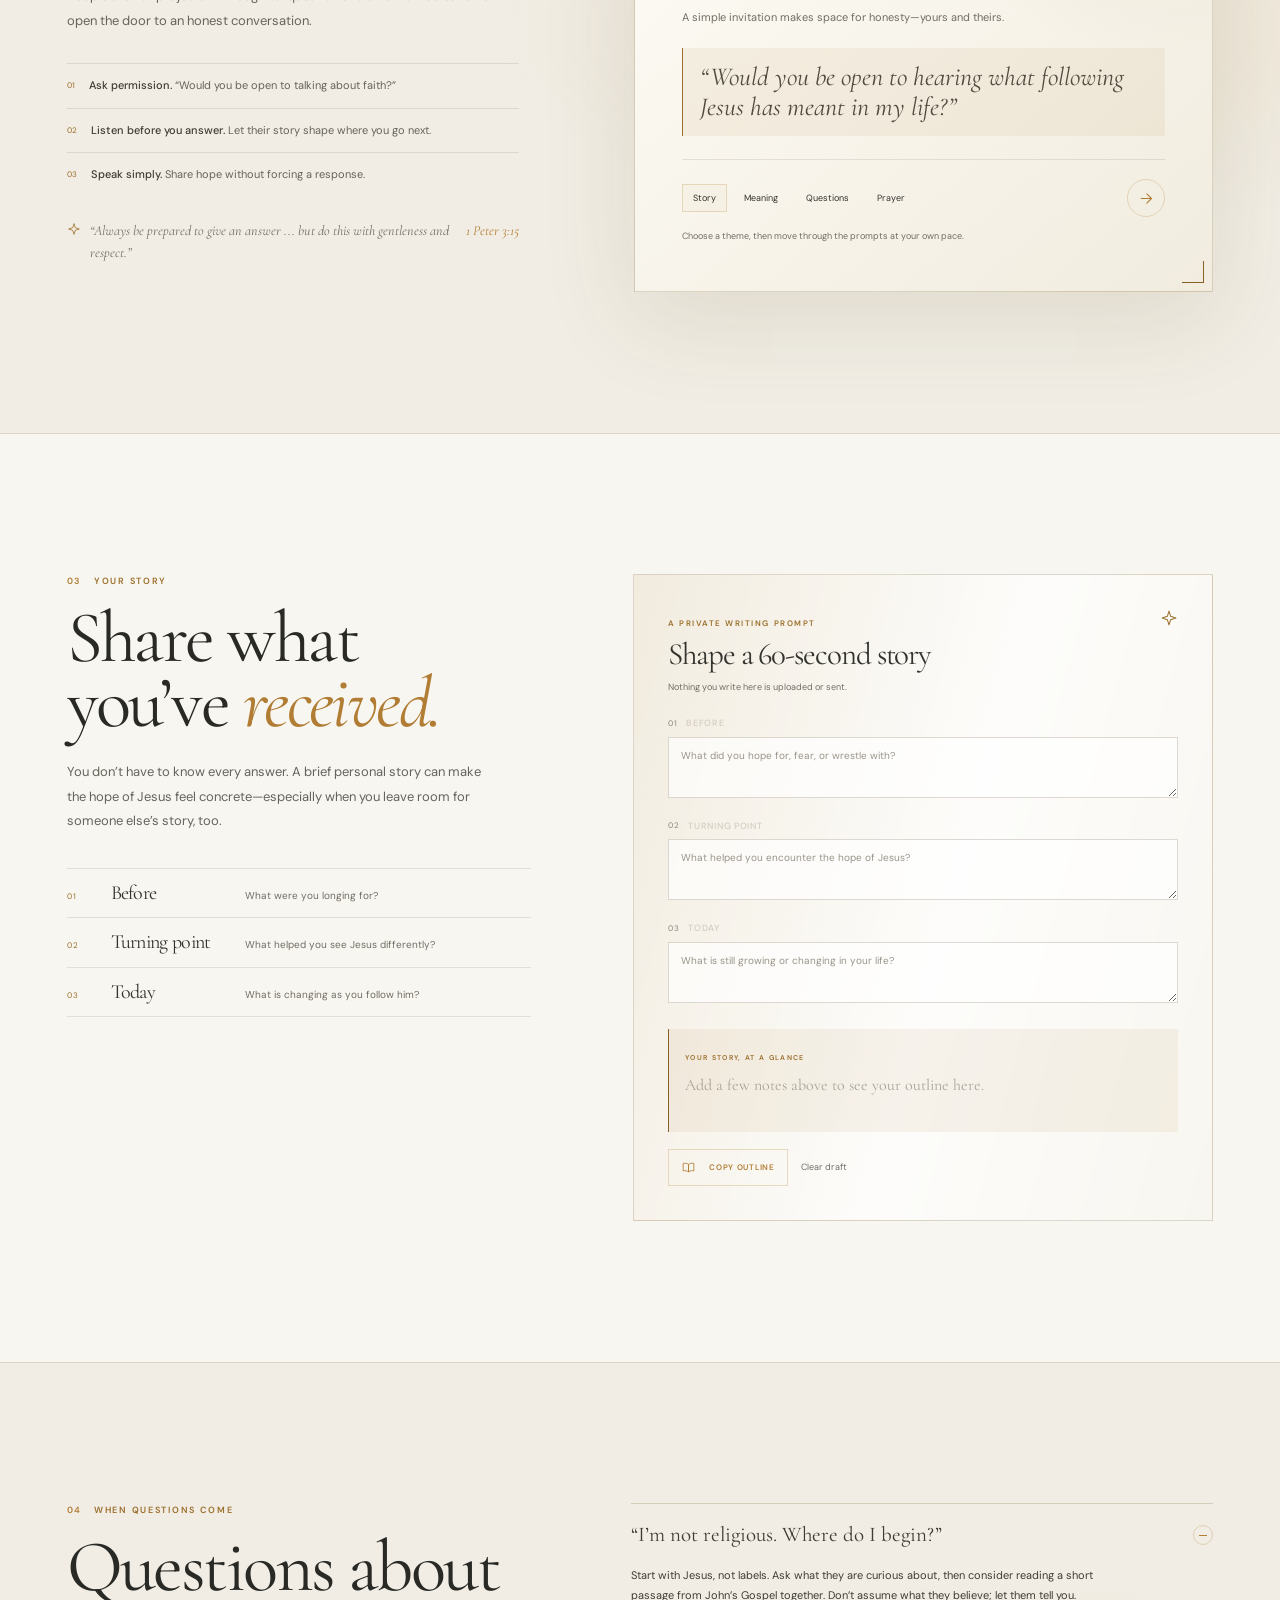
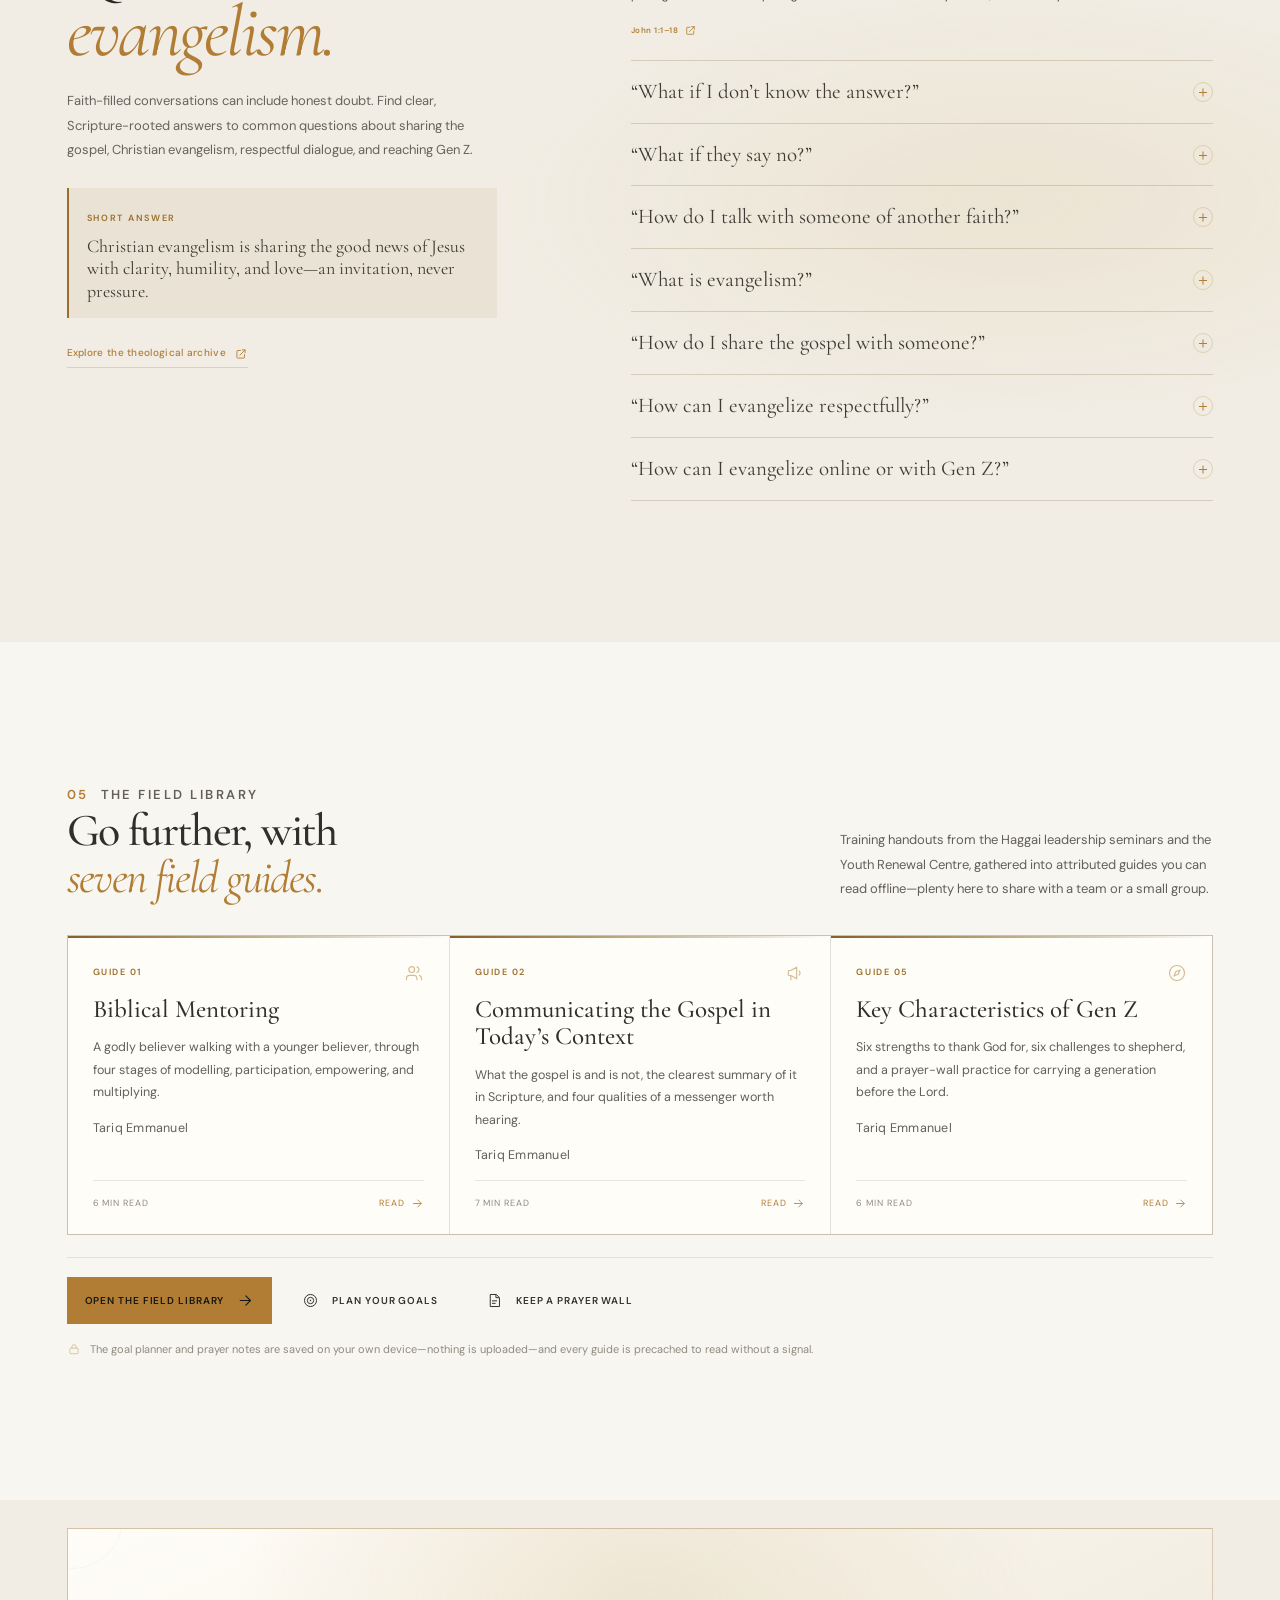
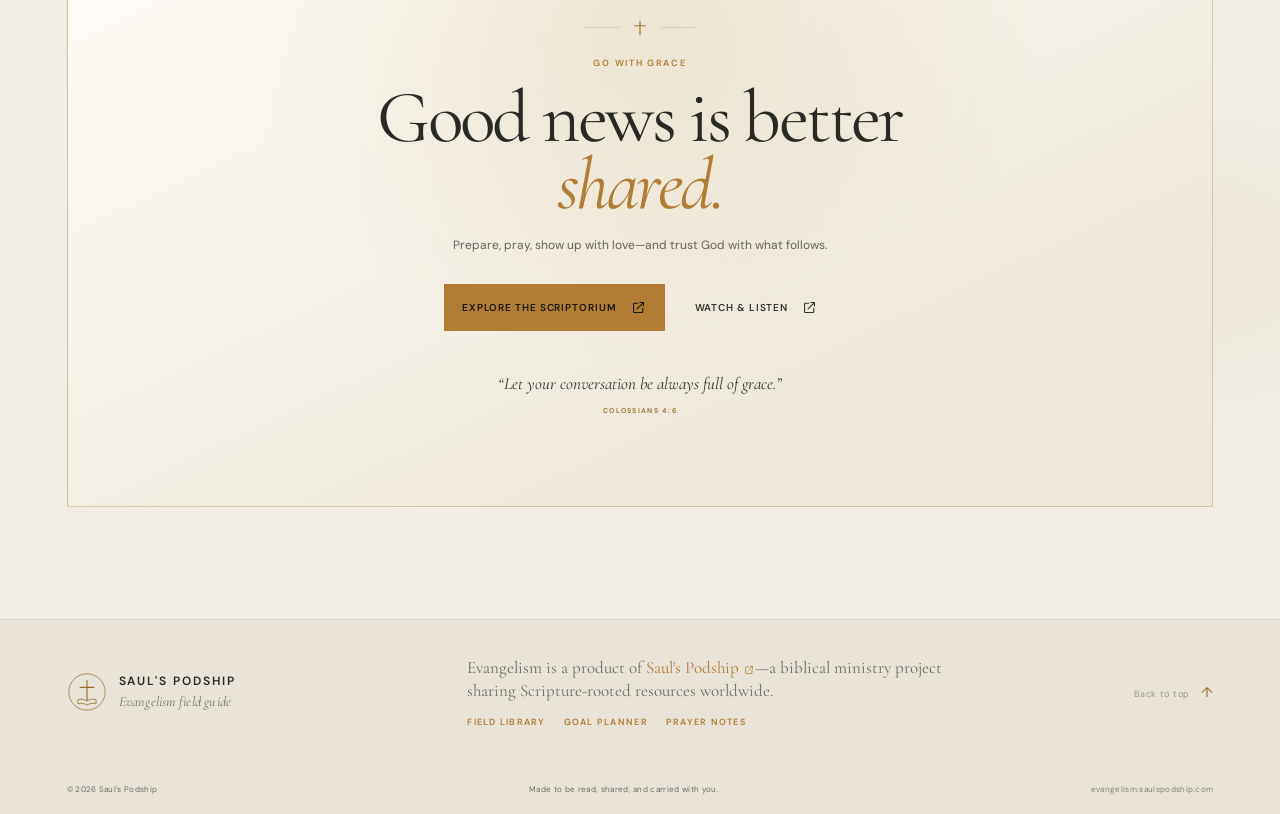
==== commit f7220ea2: "Enhance evangelism guide with visuals SEO and localization Co-authored-by: arena-agent <297053741+ar" ====
--- a/index.html
+++ b/index.html
@@ -1,15 +1,20 @@
 <!doctype html>
-<html lang="en">
+<html lang="en" dir="ltr">
 <head>
   <meta charset="utf-8">
   <meta name="viewport" content="width=device-width, initial-scale=1">
-  <meta name="theme-color" content="#10110f">
-  <meta name="color-scheme" content="dark">
+  <meta name="theme-color" content="#f7f4ec">
+  <meta name="color-scheme" content="light">
   <meta name="mobile-web-app-capable" content="yes">
   <meta name="apple-mobile-web-app-capable" content="yes">
   <meta name="apple-mobile-web-app-title" content="Evangelism">
   <meta name="apple-mobile-web-app-status-bar-style" content="black-translucent">
-  <meta name="description" content="A Scripture-rooted field guide for sharing the good news of Jesus with clarity, courage, and grace. A product of Saul's Podship.">
+  <meta name="description" content="Learn how to share the gospel and talk about Jesus with clarity, courage, humility, and grace. Free Christian evangelism training, conversation starters, FAQs, Scripture, and practical field guides from Saul's Podship.">
+  <meta name="keywords" content="how to share the gospel, how to evangelize, Christian evangelism, evangelism training, gospel conversation starters, sharing faith, discipleship, youth ministry, Gen Z ministry, Christian apologetics, prayer and evangelism, Bible study, Jesus, good news">
+  <meta name="author" content="Saul's Podship">
+  <meta name="robots" content="index, follow, max-image-preview:large">
+  <meta name="googlebot" content="index, follow">
+  <meta property="og:locale" content="en_US">
   <meta property="og:type" content="website">
   <meta property="og:title" content="Evangelism — A field guide by Saul's Podship">
   <meta property="og:description" content="Carry the good news. Share it with grace. A clear, thoughtful guide for talking about Jesus.">
@@ -22,25 +27,67 @@
   <link rel="manifest" href="./manifest.webmanifest">
   <link rel="preconnect" href="https://fonts.googleapis.com">
   <link rel="preconnect" href="https://fonts.gstatic.com" crossorigin>
-  <link href="https://fonts.googleapis.com/css2?family=Cormorant+Garamond:ital,wght@0,400;0,500;0,600;1,400;1,500;1,600&family=DM+Sans:wght@400;500;600;700&display=swap" rel="stylesheet">
+  <link href="https://fonts.googleapis.com/css2?family=Cormorant+Garamond:ital,wght@0,400;0,500;0,600;1,400;1,500;1,600&family=DM+Sans:wght@400;500;600;700&family=Noto+Sans+Arabic:wght@400;500;600;700&family=Noto+Sans+Devanagari:wght@400;500;600;700&display=swap" rel="stylesheet">
   <link rel="preload" as="image" href="https://www.saulspodship.com/images/hero/last-supper-v2-1920.jpg" fetchpriority="high">
+  <link rel="alternate" hreflang="en" href="https://evangelism.saulspodship.com/">
+  <link rel="alternate" hreflang="ur" href="https://evangelism.saulspodship.com/?lang=ur">
+  <link rel="alternate" hreflang="hi" href="https://evangelism.saulspodship.com/?lang=hi">
+  <link rel="alternate" hreflang="x-default" href="https://evangelism.saulspodship.com/">
   <link rel="stylesheet" href="./styles.css">
   <link rel="stylesheet" href="./library/library.css">
   <title>Evangelism — A field guide by Saul's Podship</title>
   <script type="application/ld+json">
     {
       "@context": "https://schema.org",
-      "@type": "WebApplication",
-      "name": "Evangelism — A field guide by Saul's Podship",
-      "url": "https://evangelism.saulspodship.com/",
-      "applicationCategory": "EducationalApplication",
-      "operatingSystem": "Any",
-      "description": "A Scripture-rooted field guide for sharing the good news of Jesus with clarity, courage, and grace.",
-      "publisher": {
-        "@type": "Organization",
-        "name": "Saul's Podship",
-        "url": "https://www.saulspodship.com/"
-      }
+      "@graph": [
+        {
+          "@type": "WebApplication",
+          "@id": "https://evangelism.saulspodship.com/#app",
+          "name": "Evangelism — A field guide by Saul's Podship",
+          "url": "https://evangelism.saulspodship.com/",
+          "applicationCategory": "EducationalApplication",
+          "operatingSystem": "Any",
+          "inLanguage": ["en", "ur", "hi"],
+          "description": "Free Christian evangelism training with a gospel overview, respectful conversation starters, Scripture, FAQs, prayer tools, and youth discipleship field guides.",
+          "keywords": "Christian evangelism, how to share the gospel, evangelism training, gospel conversation starters, discipleship, youth ministry",
+          "publisher": {"@id": "https://evangelism.saulspodship.com/#organization"},
+          "image": "https://www.saulspodship.com/images/hero/last-supper-v2-1920.jpg",
+          "speakable": {"@type":"SpeakableSpecification","cssSelector":["#hero-title","#questions-title",".faq-answer"]}
+        },
+        {
+          "@type": "Organization",
+          "@id": "https://evangelism.saulspodship.com/#organization",
+          "name": "Saul's Podship",
+          "url": "https://www.saulspodship.com/",
+          "logo": "https://evangelism.saulspodship.com/icons/icon-512.png"
+        },
+        {
+          "@type": "HowTo",
+          "name": "How to share the gospel with grace",
+          "description": "A simple four-movement framework for explaining the Christian gospel clearly and respectfully.",
+          "totalTime": "PT10M",
+          "step": [
+            {"@type": "HowToStep", "name": "Made for life with God", "text": "Begin with the dignity and purpose God gives every person."},
+            {"@type": "HowToStep", "name": "The fracture of sin", "text": "Explain honestly how sin breaks our relationship with God and one another."},
+            {"@type": "HowToStep", "name": "Jesus brings rescue", "text": "Share that Jesus died for our sins and was raised, offering forgiveness and new life."},
+            {"@type": "HowToStep", "name": "Respond with trust", "text": "Invite a response of faith without pressure, trusting God with the outcome."}
+          ]
+        },
+        {
+          "@type": "FAQPage",
+          "@id": "https://evangelism.saulspodship.com/#faq",
+          "mainEntity": [
+            {"@type":"Question","name":"I'm not religious. Where do I begin?","acceptedAnswer":{"@type":"Answer","text":"Start with Jesus, not labels. Ask what the person is curious about, consider reading a short passage from John's Gospel together, and do not assume what they believe."}},
+            {"@type":"Question","name":"What is evangelism?","acceptedAnswer":{"@type":"Answer","text":"Evangelism is sharing the good news of Jesus with clarity, humility, and love. It is an invitation, not pressure or a sales pitch."}},
+            {"@type":"Question","name":"How do I share the gospel with someone?","acceptedAnswer":{"@type":"Answer","text":"Ask permission, listen first, speak simply about Jesus and the hope you have received, and leave room for questions. Respect their freedom to respond."}},
+            {"@type":"Question","name":"How can I evangelize respectfully?","acceptedAnswer":{"@type":"Answer","text":"Treat people as people rather than projects. Listen generously, represent others fairly, avoid coercion, and speak with gentleness and respect."}},
+            {"@type":"Question","name":"What if I do not know the answer to a faith question?","acceptedAnswer":{"@type":"Answer","text":"It is okay to say you do not know and offer to explore the question together. Humility builds trust and keeps curiosity welcome."}},
+            {"@type":"Question","name":"What if they say no?","acceptedAnswer":{"@type":"Answer","text":"Respect their answer without pressure. Friendship is not a transaction. Continue to show care, and trust that the timing and outcome are not yours to control."}},
+            {"@type":"Question","name":"How do I talk about Jesus with someone of another faith?","acceptedAnswer":{"@type":"Answer","text":"Begin with respect and genuine curiosity. Ask about their story, represent their beliefs fairly, and explain your hope without caricature or coercion."}},
+            {"@type":"Question","name":"How can I evangelize online or with Gen Z?","acceptedAnswer":{"@type":"Answer","text":"Use short, honest stories and real conversation. Ask thoughtful questions, listen across digital spaces, and connect online conversations to embodied friendship, Scripture, prayer, and community."}}
+          ]
+        }
+      ]
     }
   </script>
 </head>
@@ -94,6 +141,14 @@
       </nav>
 
       <div class="header-actions">
+        <div class="site-preferences" aria-label="Site preferences">
+          <button class="theme-toggle" id="theme-toggle" type="button" aria-pressed="false" aria-label="Switch to dark mode"><span class="theme-toggle-icon" aria-hidden="true">☼</span><span data-theme-label>Dark mode</span></button>
+          <div class="language-switcher" role="group" aria-label="Choose language">
+            <button type="button" data-language="en" class="is-active" aria-pressed="true">EN</button>
+            <button type="button" data-language="ur" aria-pressed="false">اردو</button>
+            <button type="button" data-language="hi" aria-pressed="false">हिन्दी</button>
+          </div>
+        </div>
         <button class="install-button" id="install-app" type="button" aria-label="Install the Evangelism field guide">
           <svg class="icon" aria-hidden="true"><use href="#icon-plus"/></svg>
           <span>Install app</span>
@@ -157,6 +212,59 @@
       <p class="purpose-note">Listen generously. Speak clearly. Trust God with the outcome.</p>
       <a class="purpose-link" href="#conversation" aria-label="Jump to conversation guide"><svg class="icon" aria-hidden="true"><use href="#icon-arrow"/></svg></a>
     </div>
+
+    <section class="section visual-section" id="visual-notes" aria-labelledby="visual-title">
+      <div class="container">
+        <div class="section-heading visual-heading">
+          <div>
+            <p class="section-kicker"><span>VISUAL FIELD NOTES</span> <span class="visually-hidden">Christian evangelism graphics</span></p>
+            <h2 id="visual-title">See the story.<br><em>Carry the light.</em></h2>
+          </div>
+          <p class="section-intro">A visual way to remember the practice: receive the good news, make space for a real conversation, and carry hope into everyday places.</p>
+        </div>
+        <div class="visual-grid">
+          <figure class="visual-card reveal-on-scroll">
+            <div class="visual-art visual-art-dawn" role="img" aria-label="A sunrise over an open path, representing new life in Jesus">
+              <span class="orbit orbit-one" aria-hidden="true"></span><span class="orbit orbit-two" aria-hidden="true"></span>
+              <svg viewBox="0 0 360 220" aria-hidden="true" focusable="false">
+                <defs><linearGradient id="dawn-gradient" x1="0" x2="1" y1="1" y2="0"><stop offset="0" stop-color="#d8b66f"/><stop offset="1" stop-color="#fff2c7"/></linearGradient></defs>
+                <circle class="sun-core" cx="180" cy="102" r="40" fill="url(#dawn-gradient)"/>
+                <path class="sun-ray" d="M180 35v-15M180 184v-15M113 102H98M262 102h-15M132 54l-11-11M228 150l11 11M228 54l11-11M132 150l-11 11"/>
+                <path class="mountain-back" d="M0 177 79 112l45 32 56-54 80 87Z"/>
+                <path class="mountain-front" d="M0 190 91 139l44 29 66-56 93 78Z"/>
+                <path class="path-line" d="M180 220c-3-29 9-46 0-66-9-18-3-34 0-52"/>
+              </svg>
+            </div>
+            <figcaption><span class="visual-index">01</span><div><h3>Receive the good news</h3><p>The gospel begins with God's welcome: dignity, rescue, grace, and a new way of life.</p></div></figcaption>
+          </figure>
+          <figure class="visual-card reveal-on-scroll">
+            <div class="visual-art visual-art-listen" role="img" aria-label="Two people in a gentle conversation, surrounded by listening waves">
+              <span class="signal signal-left" aria-hidden="true"></span><span class="signal signal-right" aria-hidden="true"></span>
+              <svg viewBox="0 0 360 220" aria-hidden="true" focusable="false">
+                <circle cx="123" cy="88" r="27" class="portrait-fill"/><circle cx="237" cy="88" r="27" class="portrait-fill"/>
+                <path d="M74 177c3-39 28-61 49-61s46 22 49 61M188 177c3-39 28-61 49-61s46 22 49 61" class="portrait-line"/>
+                <path d="M151 74h58M180 62v24" class="connection-line"/>
+                <path d="M111 82c7 5 16 5 23 0M226 82c7 5 16 5 23 0" class="portrait-line"/>
+                <path d="M158 152h44" class="connection-line"/>
+              </svg>
+            </div>
+            <figcaption><span class="visual-index">02</span><div><h3>Make room to listen</h3><p>People are not projects. Questions, patience, and mutual respect open honest conversations about Jesus.</p></div></figcaption>
+          </figure>
+          <figure class="visual-card reveal-on-scroll">
+            <div class="visual-art visual-art-send" role="img" aria-label="A glowing compass and connected points, representing sharing faith in everyday life">
+              <span class="pulse-ring" aria-hidden="true"></span>
+              <svg viewBox="0 0 360 220" aria-hidden="true" focusable="false">
+                <circle cx="180" cy="110" r="47" class="compass-ring"/><path d="m180 74 13 36-13 36-13-36Z" class="compass-needle"/>
+                <circle cx="180" cy="110" r="5" class="compass-dot"/>
+                <path d="M180 18v24M180 178v24M88 110h24M248 110h24M115 45l17 17M228 158l17 17M245 45l-17 17M132 158l-17 17" class="compass-ticks"/>
+                <path d="M28 187c48-31 66-37 102-32M230 65c40 4 58 12 91 36" class="route-line"/>
+              </svg>
+            </div>
+            <figcaption><span class="visual-index">03</span><div><h3>Carry hope outward</h3><p>Share your faith in homes, churches, campuses, and digital spaces—with courage shaped by love.</p></div></figcaption>
+          </figure>
+        </div>
+      </div>
+    </section>
 
     <section class="section gospel-section" id="gospel" aria-labelledby="gospel-title">
       <div class="container">
@@ -287,8 +395,9 @@
       <div class="container questions-layout">
         <div class="questions-copy">
           <p class="section-kicker"><span>04</span> WHEN QUESTIONS COME</p>
-          <h2 id="questions-title">Let curiosity<br><em>stay welcome.</em></h2>
-          <p class="section-intro">Faith-filled conversations can include honest doubt. You don’t need a perfect response—listen carefully, acknowledge what you don’t know, and explore Scripture together.</p>
+          <h2 id="questions-title">Questions about<br><em>evangelism.</em></h2>
+          <p class="section-intro">Faith-filled conversations can include honest doubt. Find clear, Scripture-rooted answers to common questions about sharing the gospel, Christian evangelism, respectful dialogue, and reaching Gen Z.</p>
+          <div class="answer-callout"><span class="micro-label">SHORT ANSWER</span><p>Christian evangelism is sharing the good news of Jesus with clarity, humility, and love—an invitation, never pressure.</p></div>
           <a class="underlined-link" href="https://www.saulspodship.com/#/theological-archive" target="_blank" rel="noopener noreferrer">Explore the theological archive <svg class="icon" aria-hidden="true"><use href="#icon-external"/></svg></a>
         </div>
         <div class="faq-list">
@@ -307,6 +416,22 @@
           <details class="faq-item">
             <summary><span>“How do I talk with someone of another faith?”</span><i aria-hidden="true"></i></summary>
             <div class="faq-answer"><p>Begin with respect. Ask about their story, represent their beliefs fairly, and explain your hope without caricature or coercion. A generous conversation makes room for both people to be heard.</p><a href="https://www.bible.com/bible/111/COL.4.5-6.NIV" target="_blank" rel="noopener noreferrer">Colossians 4:5–6 <svg class="icon" aria-hidden="true"><use href="#icon-external"/></svg></a></div>
+          </details>
+          <details class="faq-item">
+            <summary><span>“What is evangelism?”</span><i aria-hidden="true"></i></summary>
+            <div class="faq-answer"><p>Evangelism is sharing the good news of Jesus with clarity, humility, and love. It is an invitation—not pressure, manipulation, or a sales pitch.</p><a href="https://www.bible.com/bible/111/ROM.1.16.NIV" target="_blank" rel="noopener noreferrer">Romans 1:16 <svg class="icon" aria-hidden="true"><use href="#icon-external"/></svg></a></div>
+          </details>
+          <details class="faq-item">
+            <summary><span>“How do I share the gospel with someone?”</span><i aria-hidden="true"></i></summary>
+            <div class="faq-answer"><p>Ask permission, listen first, speak simply about Jesus and the hope you have received, then leave room for questions. Respect their freedom to respond.</p><a href="https://www.bible.com/bible/111/COL.4.5-6.NIV" target="_blank" rel="noopener noreferrer">Colossians 4:5–6 <svg class="icon" aria-hidden="true"><use href="#icon-external"/></svg></a></div>
+          </details>
+          <details class="faq-item">
+            <summary><span>“How can I evangelize respectfully?”</span><i aria-hidden="true"></i></summary>
+            <div class="faq-answer"><p>Treat people as people rather than projects. Listen generously, represent others fairly, avoid coercion, and speak with gentleness and respect.</p><a href="https://www.bible.com/bible/111/1PE.3.15.NIV" target="_blank" rel="noopener noreferrer">1 Peter 3:15 <svg class="icon" aria-hidden="true"><use href="#icon-external"/></svg></a></div>
+          </details>
+          <details class="faq-item">
+            <summary><span>“How can I evangelize online or with Gen Z?”</span><i aria-hidden="true"></i></summary>
+            <div class="faq-answer"><p>Use short, honest stories and real conversation. Ask thoughtful questions, listen across digital spaces, and connect online conversations to friendship, Scripture, prayer, and community.</p><a href="https://www.bible.com/bible/111/COL.4.5-6.NIV" target="_blank" rel="noopener noreferrer">Colossians 4:5–6 <svg class="icon" aria-hidden="true"><use href="#icon-external"/></svg></a></div>
           </details>
         </div>
       </div>
@@ -412,6 +537,7 @@
   </footer>
 
   <div class="toast" id="app-toast" role="status" aria-live="polite" aria-atomic="true"></div>
+  <script src="./i18n.js" defer></script>
   <script src="./app.js" defer></script>
 </body>
 </html>
--- a/styles.css
+++ b/styles.css
@@ -2209,3 +2209,528 @@
     transition-duration: 0.01ms !important;
   }
 }
+
+/* ============================================================
+   Light-first visual system, language controls, and motion notes
+   ============================================================ */
+:root {
+  color-scheme: light;
+  --ink: #f8f6f0;
+  --ink-2: #f1ede4;
+  --ink-3: #e8e1d5;
+  --paper: #292a26;
+  --paper-dim: #5d5b53;
+  --muted: #77736a;
+  --muted-2: #908b80;
+  --gold: #9b6e2b;
+  --gold-light: #b17d35;
+  --gold-dark: #866027;
+  --line: rgba(111, 83, 39, 0.21);
+  --line-soft: rgba(67, 62, 51, 0.12);
+}
+
+html[data-theme="dark"] {
+  color-scheme: dark;
+  --ink: #10110f;
+  --ink-2: #141511;
+  --ink-3: #1a1b16;
+  --paper: #eee8dc;
+  --paper-dim: #d4ccbd;
+  --muted: #a8a296;
+  --muted-2: #77766d;
+  --gold: #c4a66d;
+  --gold-light: #dfc78f;
+  --gold-dark: #806840;
+  --line: rgba(219, 199, 155, 0.19);
+  --line-soft: rgba(238, 232, 220, 0.09);
+}
+
+.site-preferences {
+  display: flex;
+  align-items: center;
+  gap: 8px;
+  flex: 0 0 auto;
+}
+
+.theme-toggle,
+.language-switcher button {
+  border: 1px solid var(--line);
+  color: var(--muted);
+  background: transparent;
+  cursor: pointer;
+  font-size: 9px;
+  line-height: 1;
+  transition: color 180ms ease, border-color 180ms ease, background 180ms ease;
+}
+
+.theme-toggle {
+  display: inline-flex;
+  align-items: center;
+  gap: 6px;
+  min-height: 29px;
+  padding: 6px 8px;
+  white-space: nowrap;
+}
+
+.theme-toggle:hover,
+.theme-toggle[aria-pressed="true"],
+.language-switcher button:hover,
+.language-switcher button.is-active {
+  border-color: rgba(155, 110, 43, 0.52);
+  color: var(--gold-dark);
+  background: rgba(155, 110, 43, 0.09);
+}
+
+.theme-toggle-icon {
+  color: var(--gold);
+  font-size: 15px;
+  line-height: .7;
+}
+
+.language-switcher {
+  display: inline-flex;
+  align-items: center;
+  border: 1px solid var(--line);
+}
+
+.language-switcher button {
+  min-width: 28px;
+  min-height: 27px;
+  padding: 5px 6px;
+  border: 0;
+  border-right: 1px solid var(--line-soft);
+  font-size: 9px;
+}
+
+.language-switcher button:last-child {
+  border-right: 0;
+}
+
+.visually-hidden {
+  position: absolute !important;
+  width: 1px !important;
+  height: 1px !important;
+  padding: 0 !important;
+  overflow: hidden !important;
+  clip: rect(0, 0, 0, 0) !important;
+  white-space: nowrap !important;
+  border: 0 !important;
+}
+
+html:not([data-theme="dark"]) body {
+  color: var(--paper);
+  background: var(--ink);
+}
+
+html:not([data-theme="dark"]) .site-header {
+  border-bottom-color: rgba(79, 70, 55, 0.13);
+  background: rgba(248, 246, 240, 0.92);
+}
+
+html:not([data-theme="dark"]) .primary-nav a,
+html:not([data-theme="dark"]) .header-parent-link {
+  color: #65635c;
+}
+
+html:not([data-theme="dark"]) .primary-nav a:hover,
+html:not([data-theme="dark"]) .header-parent-link:hover {
+  color: var(--gold-dark);
+}
+
+html:not([data-theme="dark"]) .hero {
+  background:
+    radial-gradient(ellipse at 20% 40%, rgba(180, 133, 48, 0.13), transparent 43%),
+    linear-gradient(180deg, #fbfaf6 0%, #f5f1e8 100%);
+}
+
+html:not([data-theme="dark"]) .hero-glow {
+  background: rgba(196, 151, 66, 0.09);
+}
+
+html:not([data-theme="dark"]) .hero::before {
+  background: linear-gradient(transparent, rgba(155, 110, 43, 0.15) 18%, rgba(155, 110, 43, 0.08) 78%, transparent);
+}
+
+html:not([data-theme="dark"]) .hero h1,
+html:not([data-theme="dark"]) .section-heading h2,
+html:not([data-theme="dark"]) .conversation-copy h2,
+html:not([data-theme="dark"]) .story-copy h2,
+html:not([data-theme="dark"]) .questions-copy h2,
+html:not([data-theme="dark"]) .closing-panel h2 {
+  color: #292a26;
+}
+
+html:not([data-theme="dark"]) .hero-lede,
+html:not([data-theme="dark"]) .section-intro,
+html:not([data-theme="dark"]) .purpose-note,
+html:not([data-theme="dark"]) .hero-bottomline p,
+html:not([data-theme="dark"]) .practice-list p,
+html:not([data-theme="dark"]) .gospel-card p,
+html:not([data-theme="dark"]) .faq-answer p,
+html:not([data-theme="dark"]) .closing-panel > p:not(.section-kicker) {
+  color: #65635c;
+}
+
+html:not([data-theme="dark"]) .hero-principles,
+html:not([data-theme="dark"]) .hero-bottomline,
+html:not([data-theme="dark"]) .hero-byline,
+html:not([data-theme="dark"]) .pastoral-note,
+html:not([data-theme="dark"]) .conversation-footnote,
+html:not([data-theme="dark"]) .starter-description,
+html:not([data-theme="dark"]) .starter-hint,
+html:not([data-theme="dark"]) .builder-privacy,
+html:not([data-theme="dark"]) .story-outline p,
+html:not([data-theme="dark"]) .text-button,
+html:not([data-theme="dark"]) .footer-statement p,
+html:not([data-theme="dark"]) .footer-bottom {
+  color: #716d64;
+}
+
+html:not([data-theme="dark"]) .hero-byline a,
+html:not([data-theme="dark"]) .hero-bottomline > a,
+html:not([data-theme="dark"]) .button-quiet,
+html:not([data-theme="dark"]) .starter-tabs button,
+html:not([data-theme="dark"]) .story-outline h3,
+html:not([data-theme="dark"]) .builder-heading h3,
+html:not([data-theme="dark"]) .gospel-card h3,
+html:not([data-theme="dark"]) .summary-copy p,
+html:not([data-theme="dark"]) .starter-content h3,
+html:not([data-theme="dark"]) .faq-item summary,
+html:not([data-theme="dark"]) .closing-scripture {
+  color: #33332e;
+}
+
+html:not([data-theme="dark"]) .purpose-strip,
+html:not([data-theme="dark"]) .gospel-summary,
+html:not([data-theme="dark"]) .story-builder,
+html:not([data-theme="dark"]) .visual-card {
+  background: linear-gradient(105deg, rgba(176, 128, 45, 0.09), rgba(255, 255, 255, 0.72) 54%, transparent);
+}
+
+html:not([data-theme="dark"]) .conversation-section,
+html:not([data-theme="dark"]) .questions-section,
+html:not([data-theme="dark"]) .closing-section {
+  border-color: rgba(100, 78, 42, 0.15);
+  background:
+    radial-gradient(ellipse at 79% 50%, rgba(190, 144, 60, 0.1), transparent 36%),
+    #f1ede4;
+}
+
+html:not([data-theme="dark"]) .starter-card {
+  border-color: rgba(120, 91, 45, 0.25);
+  background:
+    radial-gradient(ellipse at 92% 5%, rgba(196, 166, 109, 0.2), transparent 37%),
+    linear-gradient(140deg, #fffdf8, #f1ecdf);
+  box-shadow: 0 26px 90px rgba(92, 72, 37, 0.12);
+}
+
+html:not([data-theme="dark"]) .starter-content blockquote,
+html:not([data-theme="dark"]) .story-preview {
+  color: #514b40;
+  background: rgba(160, 116, 44, 0.08);
+}
+
+html:not([data-theme="dark"]) .builder-fields textarea {
+  color: #35342f;
+  border-color: rgba(104, 86, 55, 0.22);
+  background: rgba(255, 255, 255, 0.7);
+}
+
+html:not([data-theme="dark"]) .builder-fields textarea:hover,
+html:not([data-theme="dark"]) .builder-fields textarea:focus {
+  border-color: rgba(155, 110, 43, 0.6);
+  background: #fffdf8;
+}
+
+html:not([data-theme="dark"]) .builder-fields textarea::placeholder {
+  color: #9a9489;
+}
+
+html:not([data-theme="dark"]) .gospel-card {
+  background: rgba(255, 255, 255, 0.34);
+}
+
+html:not([data-theme="dark"]) .gospel-card:hover {
+  background: rgba(173, 127, 48, 0.09);
+}
+
+html:not([data-theme="dark"]) .gospel-card-featured {
+  background: linear-gradient(160deg, rgba(196, 166, 109, 0.2), rgba(196, 166, 109, 0.05));
+}
+
+html:not([data-theme="dark"]) .faq-item summary,
+html:not([data-theme="dark"]) .faq-answer p,
+html:not([data-theme="dark"]) .practice-list strong {
+  color: #3e3c35;
+}
+
+html:not([data-theme="dark"]) .closing-panel {
+  border-color: rgba(155, 110, 43, 0.35);
+  background:
+    radial-gradient(ellipse at 50% 14%, rgba(196, 166, 109, 0.2), transparent 50%),
+    linear-gradient(155deg, #fffdf8, #eee8da 75%);
+}
+
+html:not([data-theme="dark"]) .site-footer {
+  border-top-color: rgba(73, 65, 50, 0.12);
+  background: #e9e3d8;
+}
+
+html:not([data-theme="dark"]) .footer-brand .brand-mark svg path:last-child {
+  fill: #e9e3d8;
+}
+
+html:not([data-theme="dark"]) .toast {
+  color: #34332e;
+  border-color: rgba(155, 110, 43, 0.5);
+  background: rgba(255, 253, 248, 0.98);
+  box-shadow: 0 10px 38px rgba(76, 61, 35, 0.2);
+}
+
+/* Visual field notes: compact illustrations with ambient motion instead of
+   decorative stock imagery, so they remain sharp, fast, and meaningful. */
+.visual-section {
+  padding-top: clamp(68px, 9vw, 112px);
+  padding-bottom: clamp(70px, 9vw, 115px);
+  overflow: hidden;
+}
+
+.visual-heading {
+  margin-bottom: 34px;
+}
+
+.visual-grid {
+  display: grid;
+  grid-template-columns: repeat(3, minmax(0, 1fr));
+  gap: 16px;
+}
+
+.visual-card {
+  position: relative;
+  min-width: 0;
+  margin: 0;
+  overflow: hidden;
+  border: 1px solid var(--line);
+  background: rgba(255, 255, 255, 0.3);
+  opacity: .18;
+  transform: translateY(18px);
+  transition: opacity 700ms ease, transform 700ms cubic-bezier(.2,.7,.2,1), border-color 200ms ease;
+}
+
+.visual-card.is-visible {
+  opacity: 1;
+  transform: translateY(0);
+}
+
+.visual-card:nth-child(2) { transition-delay: 90ms; }
+.visual-card:nth-child(3) { transition-delay: 180ms; }
+
+.visual-card:hover {
+  border-color: rgba(155, 110, 43, 0.52);
+}
+
+.visual-art {
+  position: relative;
+  min-height: 220px;
+  overflow: hidden;
+  isolation: isolate;
+  background: #25251f;
+}
+
+.visual-art::before {
+  position: absolute;
+  inset: 14px;
+  border: 1px solid rgba(255, 241, 202, 0.22);
+  content: "";
+  pointer-events: none;
+}
+
+.visual-art svg {
+  position: relative;
+  z-index: 1;
+  display: block;
+  width: 100%;
+  height: 220px;
+}
+
+.visual-art-dawn { background: linear-gradient(155deg, #60553c, #b08242 54%, #e5be72); }
+.visual-art-listen { background: radial-gradient(circle at 50% 32%, #eee2bc, #86754b 70%); }
+.visual-art-send { background: radial-gradient(circle at 50% 48%, #d6bd76, #4d533e 72%); }
+
+.visual-art .sun-ray,
+.visual-art .compass-ticks {
+  fill: none;
+  stroke: #fff3ca;
+  stroke-linecap: round;
+  stroke-width: 2;
+}
+
+.visual-art .mountain-back { fill: rgba(48, 51, 39, .5); }
+.visual-art .mountain-front { fill: #2e3328; }
+.visual-art .path-line { fill: none; stroke: #f9e4a5; stroke-width: 3; stroke-linecap: round; stroke-dasharray: 5 8; }
+.visual-art .portrait-fill { fill: #3a3d31; stroke: #fff0bd; stroke-width: 2; }
+.visual-art .portrait-line,
+.visual-art .connection-line { fill: none; stroke: #3a3d31; stroke-linecap: round; stroke-width: 3; }
+.visual-art .connection-line { stroke: #fff0bd; stroke-width: 2; stroke-dasharray: 2 7; }
+.visual-art .compass-ring { fill: rgba(35, 50, 38, .44); stroke: #fff0bd; stroke-width: 2; }
+.visual-art .compass-needle { fill: #fff0bd; }
+.visual-art .compass-dot { fill: #304737; }
+.visual-art .route-line { fill: none; stroke: #304737; stroke-width: 2; stroke-linecap: round; stroke-dasharray: 2 8; }
+
+.visual-card figcaption {
+  display: grid;
+  grid-template-columns: 36px 1fr;
+  gap: 14px;
+  padding: 19px 18px 21px;
+}
+
+.visual-index {
+  color: var(--gold);
+  font-size: 9px;
+  font-weight: 600;
+  letter-spacing: .15em;
+}
+
+.visual-card h3 {
+  margin: 0;
+  color: var(--paper);
+  font-family: var(--serif);
+  font-size: 25px;
+  font-weight: 500;
+  line-height: 1;
+}
+
+.visual-card p {
+  margin: 10px 0 0;
+  color: var(--muted);
+  font-size: 11px;
+  line-height: 1.7;
+}
+
+.orbit,
+.signal,
+.pulse-ring {
+  position: absolute;
+  z-index: 2;
+  display: block;
+  pointer-events: none;
+}
+
+.orbit {
+  top: 28px;
+  left: 50%;
+  width: 138px;
+  height: 138px;
+  border: 1px solid rgba(255, 243, 202, .32);
+  border-radius: 50%;
+  transform: translateX(-50%) rotate(22deg);
+}
+
+.orbit-two { width: 184px; height: 64px; transform: translateX(-50%) rotate(-26deg); }
+
+.signal {
+  top: 36px;
+  width: 52px;
+  height: 52px;
+  border: 1px solid rgba(255, 245, 206, .55);
+  border-radius: 50%;
+  animation: signal-pulse 3.2s ease-out infinite;
+}
+
+.signal-left { left: 29px; }
+.signal-right { right: 29px; animation-delay: 1.5s; }
+
+.pulse-ring {
+  top: 50%;
+  left: 50%;
+  width: 132px;
+  height: 132px;
+  border: 1px solid rgba(255, 245, 206, .5);
+  border-radius: 50%;
+  transform: translate(-50%, -50%);
+  animation: compass-pulse 3.4s ease-out infinite;
+}
+
+@keyframes signal-pulse {
+  0%, 100% { opacity: .2; transform: scale(.85); }
+  45% { opacity: .7; transform: scale(1.08); }
+  70% { opacity: 0; transform: scale(1.3); }
+}
+
+@keyframes compass-pulse {
+  0%, 100% { opacity: .2; transform: translate(-50%, -50%) scale(.84); }
+  50% { opacity: .65; transform: translate(-50%, -50%) scale(1.1); }
+  75% { opacity: 0; transform: translate(-50%, -50%) scale(1.34); }
+}
+
+.sun-core { animation: sun-breathe 4.8s ease-in-out infinite; transform-origin: 180px 102px; }
+@keyframes sun-breathe { 0%, 100% { opacity: .86; transform: scale(.96); } 50% { opacity: 1; transform: scale(1.06); } }
+
+html[dir="rtl"] body {
+  font-family: "Noto Sans Arabic", var(--sans);
+}
+
+html[lang="hi"] body {
+  font-family: "Noto Sans Devanagari", var(--sans);
+}
+
+html[dir="rtl"] .art-verse {
+  right: 35px;
+  left: auto;
+  padding-right: 21px;
+  padding-left: 0;
+  border-right: 1px solid var(--gold-light);
+  border-left: 0;
+}
+
+html[dir="rtl"] .conversation-footnote,
+html[dir="rtl"] .pastoral-note {
+  flex-direction: row-reverse;
+}
+
+html[dir="rtl"] .faq-answer,
+html[dir="rtl"] .section-intro,
+html[dir="rtl"] .hero-lede {
+  text-align: right;
+}
+
+@media (max-width: 760px) {
+  .site-preferences { gap: 4px; }
+  .theme-toggle { padding-inline: 6px; }
+  .theme-toggle > span:last-child { display: none; }
+  .language-switcher button { min-width: 24px; padding-inline: 4px; }
+  .visual-grid { grid-template-columns: 1fr; gap: 12px; }
+  .visual-art, .visual-art svg { min-height: 190px; height: 190px; }
+  .visual-card figcaption { padding: 16px; }
+}
+
+@media (max-width: 520px) {
+  .install-button > span { display: none; }
+  .install-button { padding-inline: 9px; }
+  .header-actions { gap: 5px; }
+}
+
+@media (prefers-reduced-motion: reduce) {
+  .visual-card { opacity: 1; transform: none; transition: none; }
+  .signal, .pulse-ring, .sun-core { animation: none; }
+}
+
+.answer-callout {
+  max-width: 430px;
+  margin-top: 25px;
+  padding: 16px 18px;
+  border-left: 2px solid var(--gold);
+  background: rgba(155, 110, 43, 0.08);
+}
+
+.answer-callout p {
+  margin: 6px 0 0;
+  color: var(--paper);
+  font-family: var(--serif);
+  font-size: 18px;
+  line-height: 1.25;
+}
+
+html:not([data-theme="dark"]) .answer-callout p {
+  color: #3e3c35;
+}
--- a/library/library.css
+++ b/library/library.css
@@ -1428,3 +1428,99 @@
     color: #14140f;
   }
 }
+
+/* The light theme is the default across the entire field library too. */
+html:not([data-theme="dark"]) .lib-card {
+  background: #fffdf8;
+}
+html:not([data-theme="dark"]) .lib-card:hover {
+  background: #f4eee2;
+}
+html:not([data-theme="dark"]) .lib-hero h1,
+html:not([data-theme="dark"]) .lib-section-head h2,
+html:not([data-theme="dark"]) .lib-card h3,
+html:not([data-theme="dark"]) .lib-card h3 a,
+html:not([data-theme="dark"]) .lib-lede,
+html:not([data-theme="dark"]) .lib-meta-list dd {
+  color: #2f302b;
+}
+html:not([data-theme="dark"]) .lib-lede,
+html:not([data-theme="dark"]) .lib-section-head p,
+html:not([data-theme="dark"]) .lib-card p,
+html:not([data-theme="dark"]) .lib-body p,
+html:not([data-theme="dark"]) .lib-body li {
+  color: #626057;
+}
+html:not([data-theme="dark"]) .lib-hero,
+html:not([data-theme="dark"]) .lib-section {
+  border-color: rgba(92, 76, 46, .16);
+}
+html:not([data-theme="dark"]) .lib-hero::before {
+  background: radial-gradient(ellipse at 12% 0%, rgba(196, 166, 109, .18), transparent 58%);
+}
+html:not([data-theme="dark"]) .lib-breadcrumb,
+html:not([data-theme="dark"]) .lib-meta-list dt,
+html:not([data-theme="dark"]) .lib-meta-label {
+  color: #826029;
+}
+
+html:not([data-theme="dark"]) .lib-prose,
+html:not([data-theme="dark"]) .lib-prose p,
+html:not([data-theme="dark"]) .lib-prose li,
+html:not([data-theme="dark"]) .lib-truth p,
+html:not([data-theme="dark"]) .lib-truth ul,
+html:not([data-theme="dark"]) .lib-goal-example,
+html:not([data-theme="dark"]) .lib-note p,
+html:not([data-theme="dark"]) .lib-note p.lib-note-scripture {
+  color: #5f5c54;
+}
+html:not([data-theme="dark"]) .lib-prose h2,
+html:not([data-theme="dark"]) .lib-prose h3,
+html:not([data-theme="dark"]) .lib-prose strong,
+html:not([data-theme="dark"]) .lib-block-head h2,
+html:not([data-theme="dark"]) .lib-stack-item h3,
+html:not([data-theme="dark"]) .lib-pillar b,
+html:not([data-theme="dark"]) .lib-pager b,
+html:not([data-theme="dark"]) .lib-panel-head h2,
+html:not([data-theme="dark"]) .lib-goal-head h3,
+html:not([data-theme="dark"]) .lib-note-top strong,
+html:not([data-theme="dark"]) .lib-source-copy h3 {
+  color: #34332e;
+}
+html:not([data-theme="dark"]) .lib-rail,
+html:not([data-theme="dark"]) .lib-source,
+html:not([data-theme="dark"]) .lib-stack-item,
+html:not([data-theme="dark"]) .lib-pillar,
+html:not([data-theme="dark"]) .lib-pager a,
+html:not([data-theme="dark"]) .lib-panel,
+html:not([data-theme="dark"]) .lib-goal,
+html:not([data-theme="dark"]) .lib-stat,
+html:not([data-theme="dark"]) .lib-note {
+  background: #fffdf8;
+}
+html:not([data-theme="dark"]) .lib-pager a:hover {
+  background: #f4eee2;
+}
+html:not([data-theme="dark"]) .lib-callout,
+html:not([data-theme="dark"]) .lib-note.is-answered,
+html:not([data-theme="dark"]) .lib-goal.is-done {
+  background: rgba(176, 128, 45, .08);
+}
+html:not([data-theme="dark"]) .lib-rail a,
+html:not([data-theme="dark"]) .lib-callout p,
+html:not([data-theme="dark"]) .lib-source-copy p,
+html:not([data-theme="dark"]) .lib-pillar p,
+html:not([data-theme="dark"]) .lib-note p {
+  color: #69655b;
+}
+html:not([data-theme="dark"]) .lib-input,
+html:not([data-theme="dark"]) .lib-textarea,
+html:not([data-theme="dark"]) .lib-select {
+  color: #34332e;
+  border-color: rgba(104, 86, 55, .22);
+  background-color: #fffdf8;
+}
+html:not([data-theme="dark"]) .lib-input::placeholder,
+html:not([data-theme="dark"]) .lib-textarea::placeholder {
+  color: #9a9489;
+}
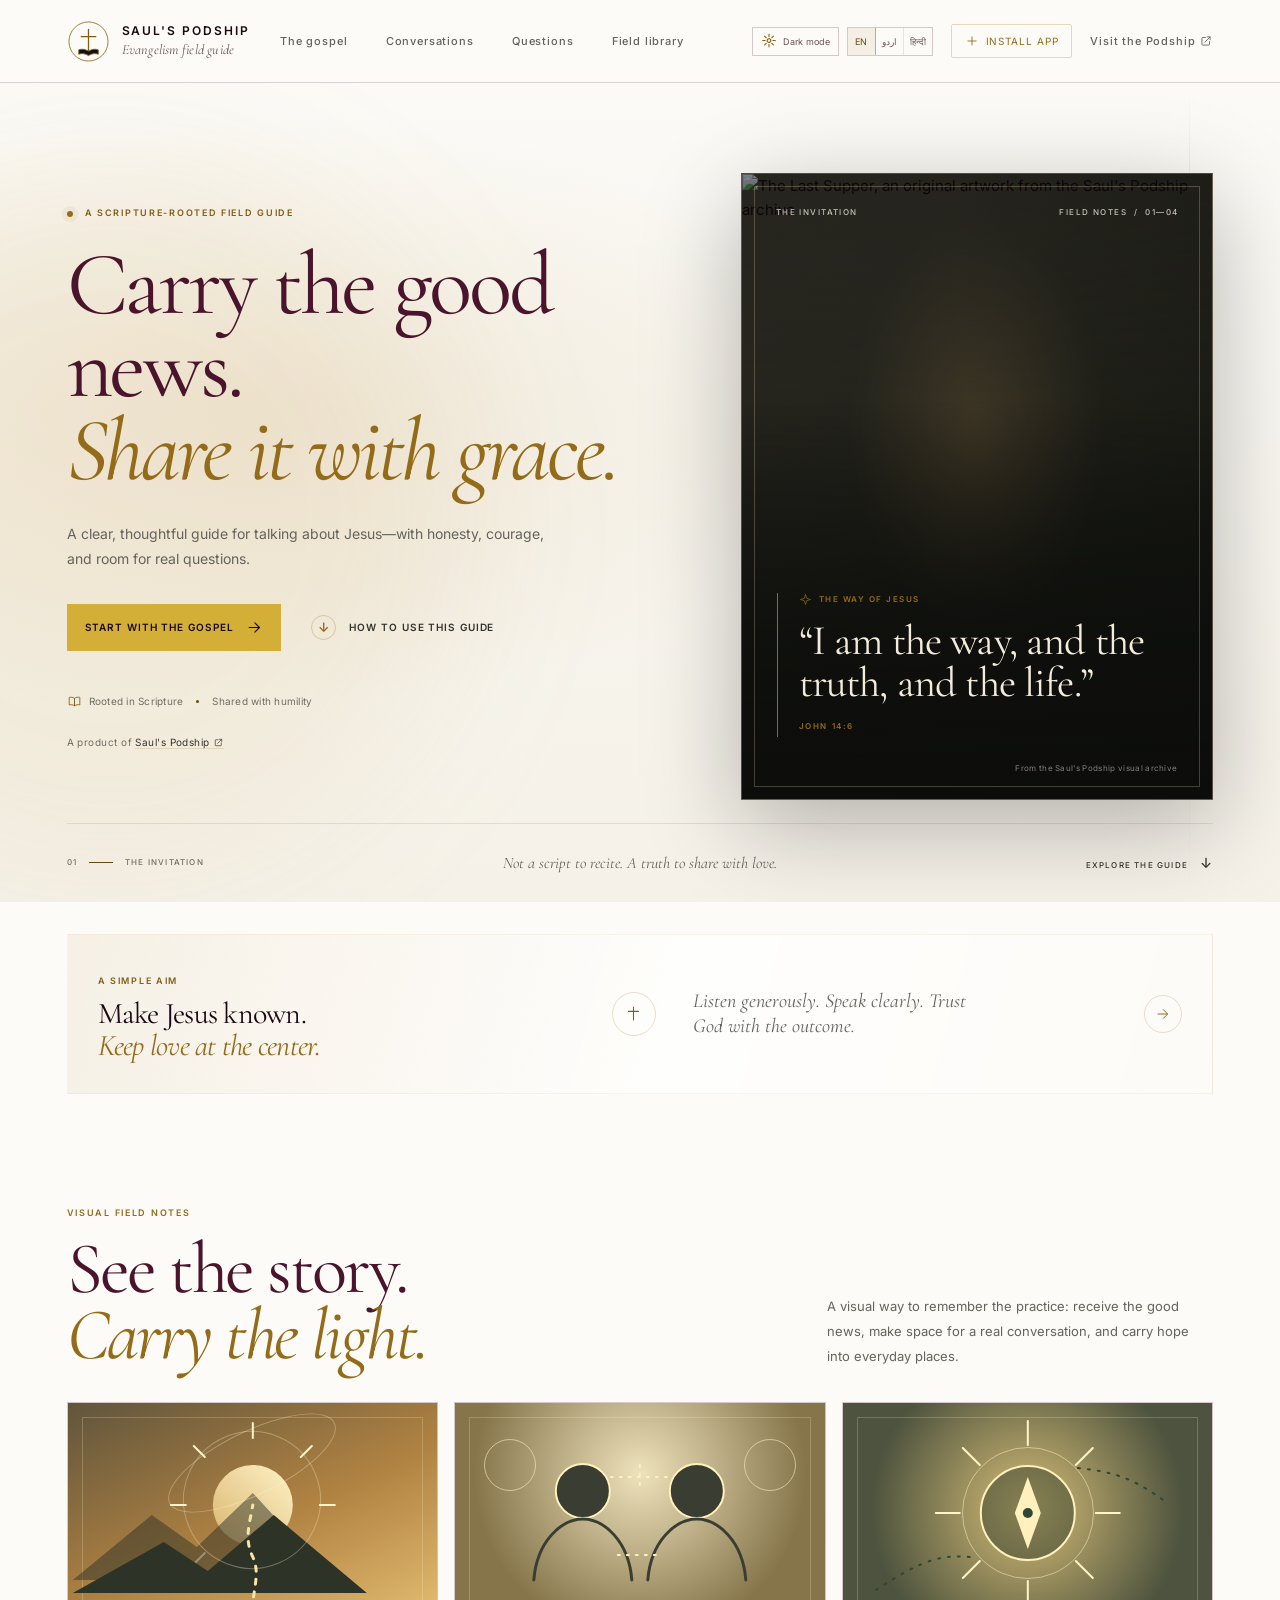
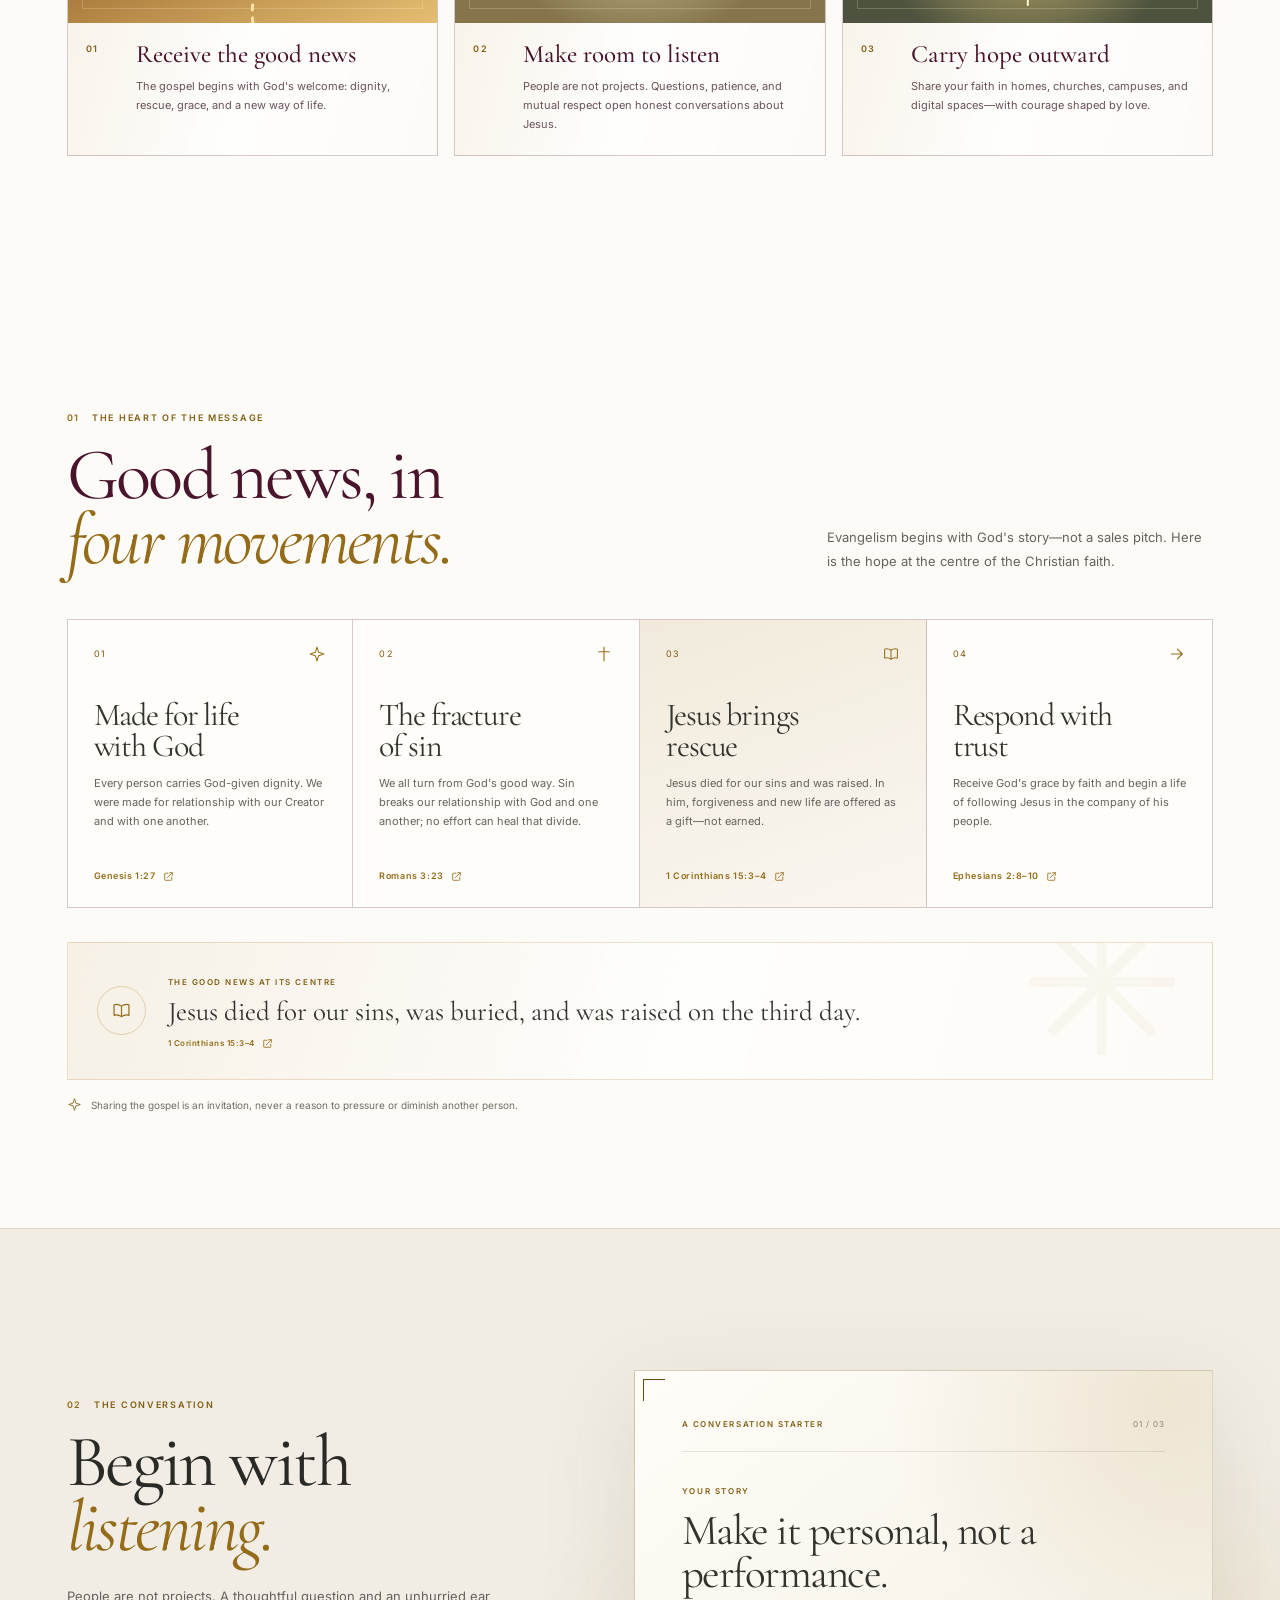
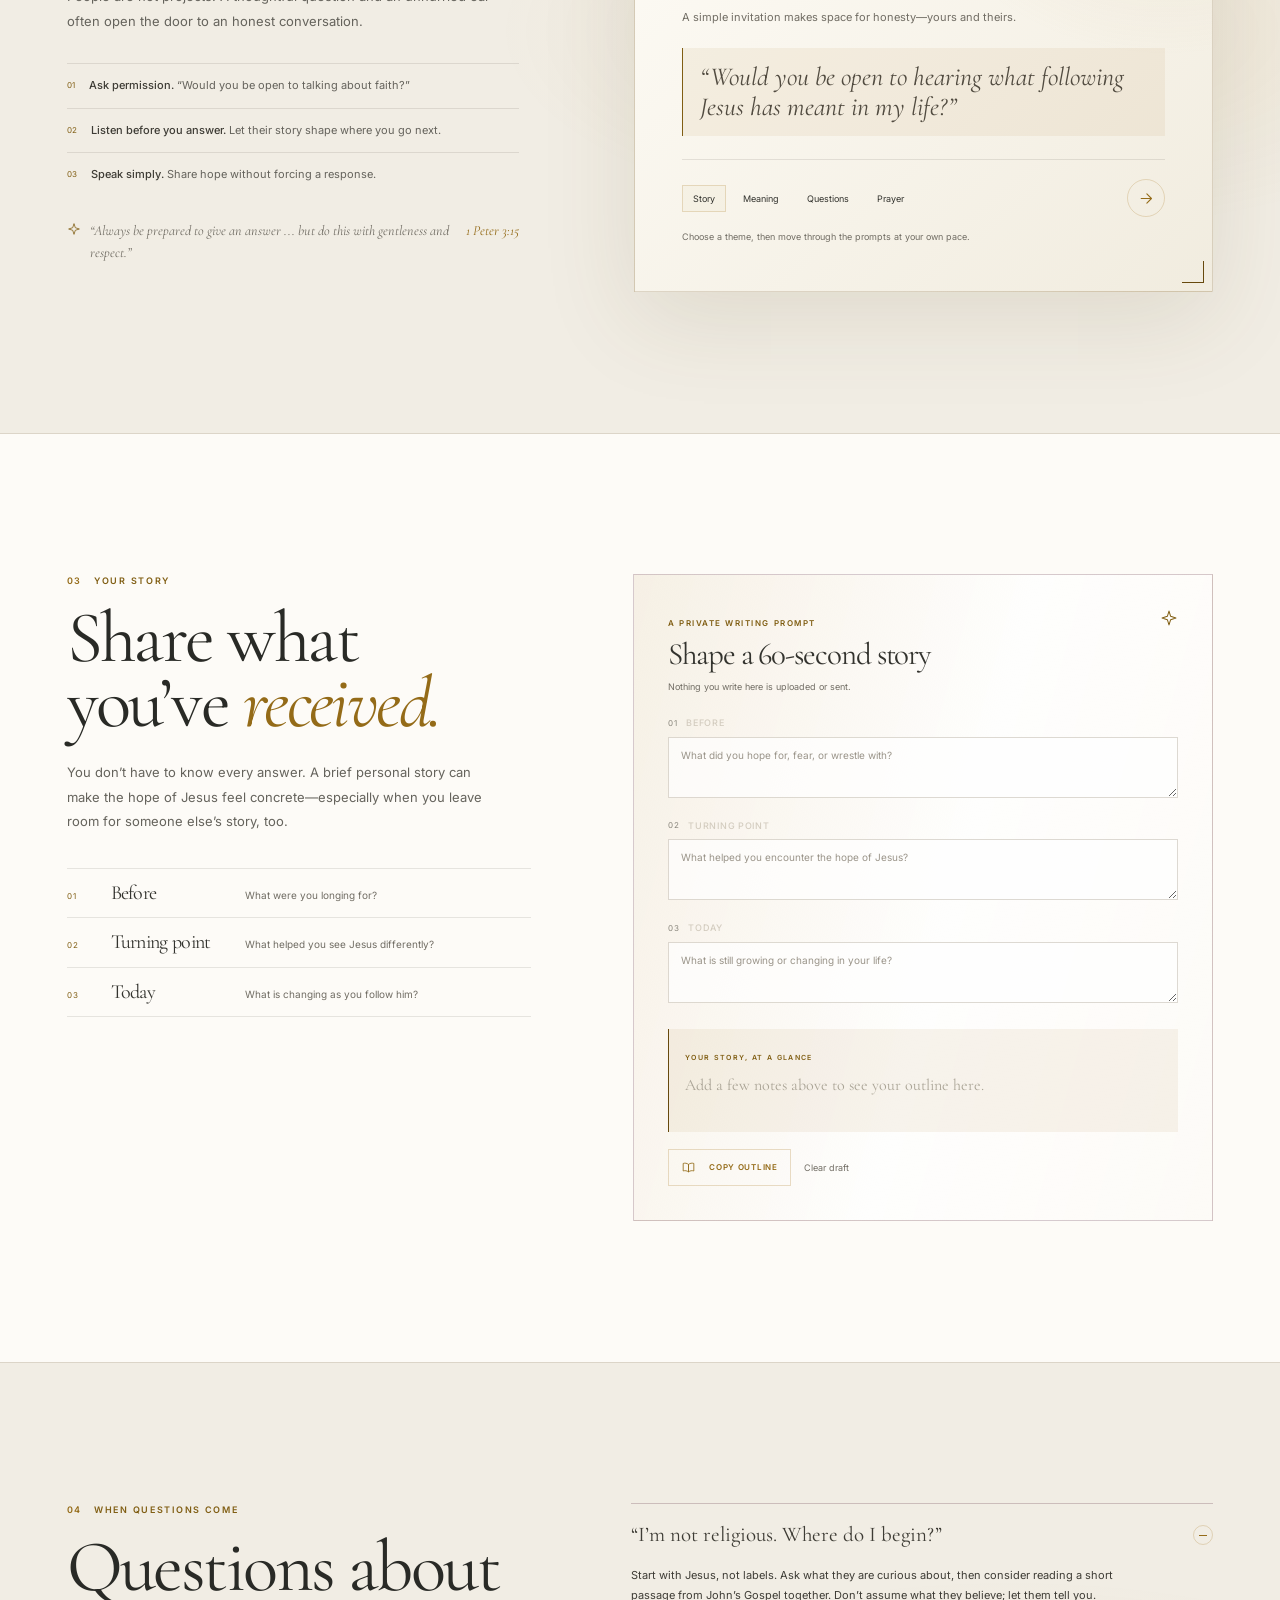
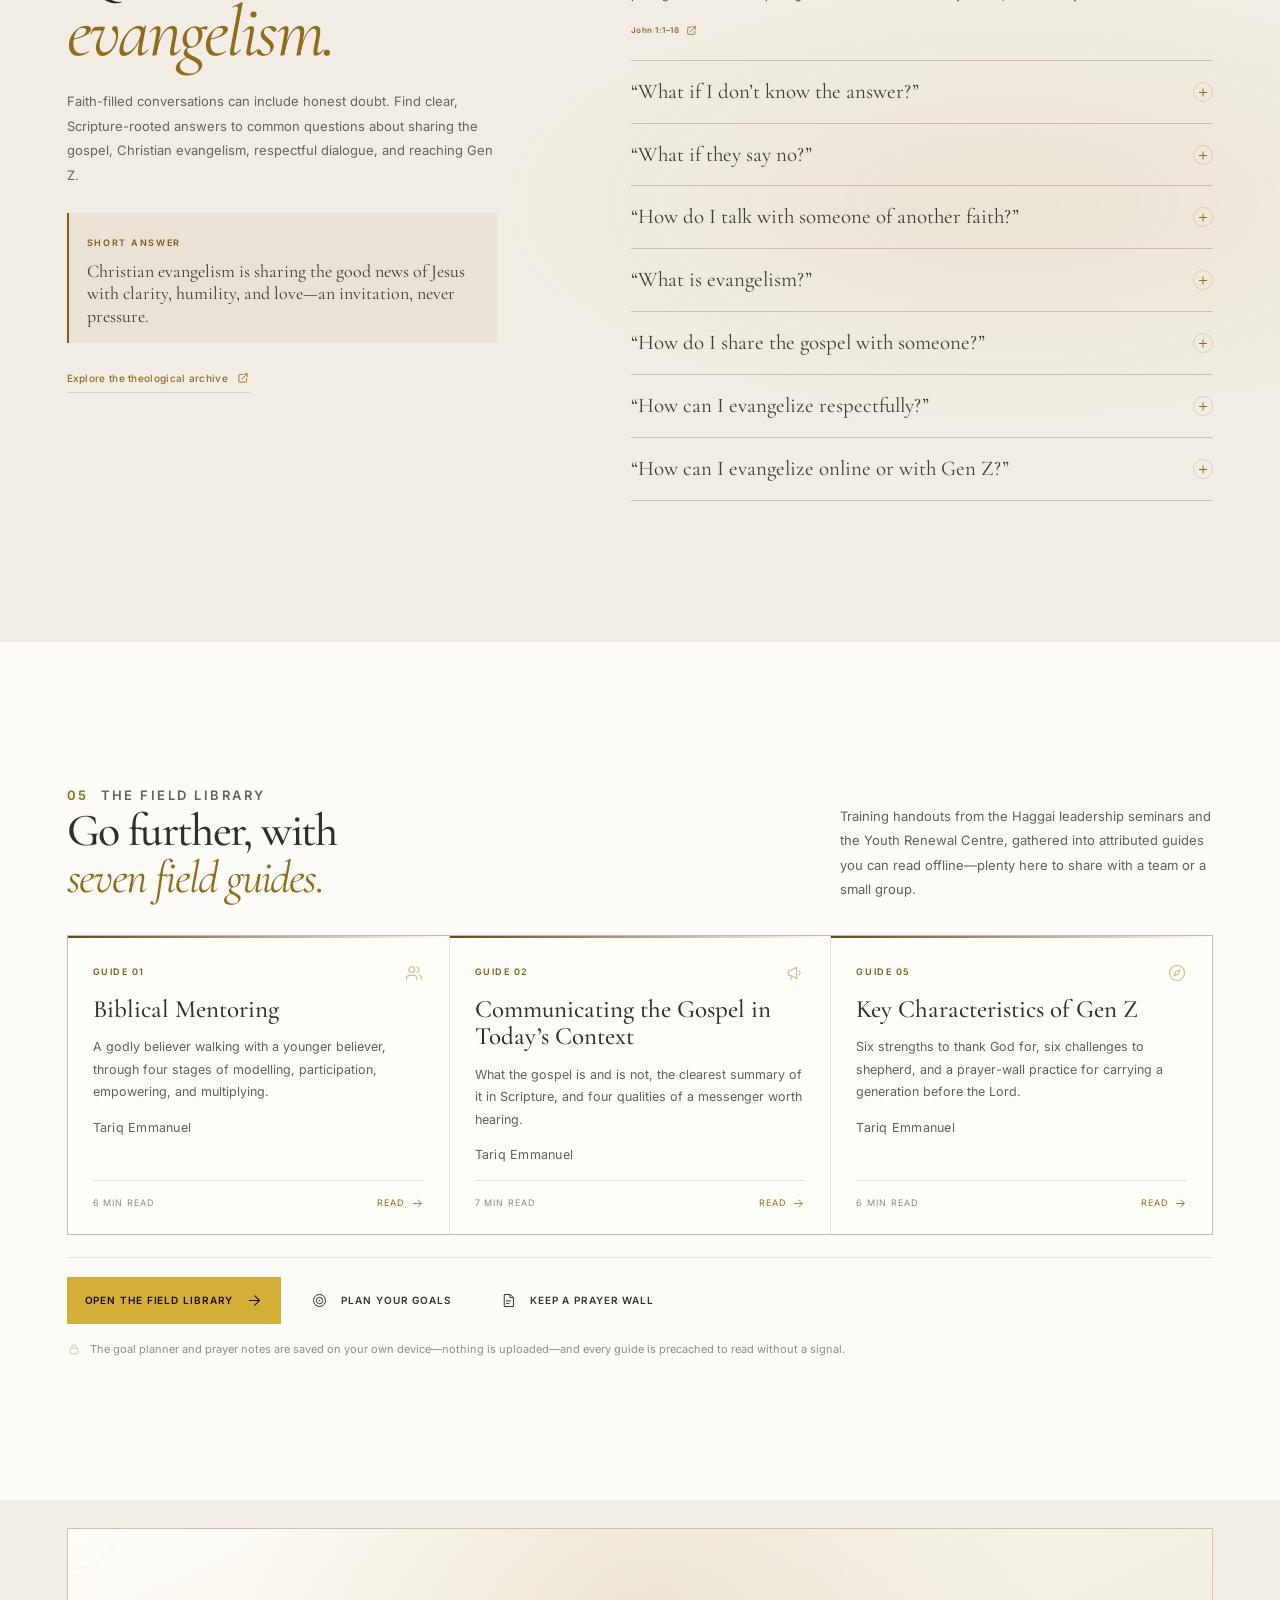
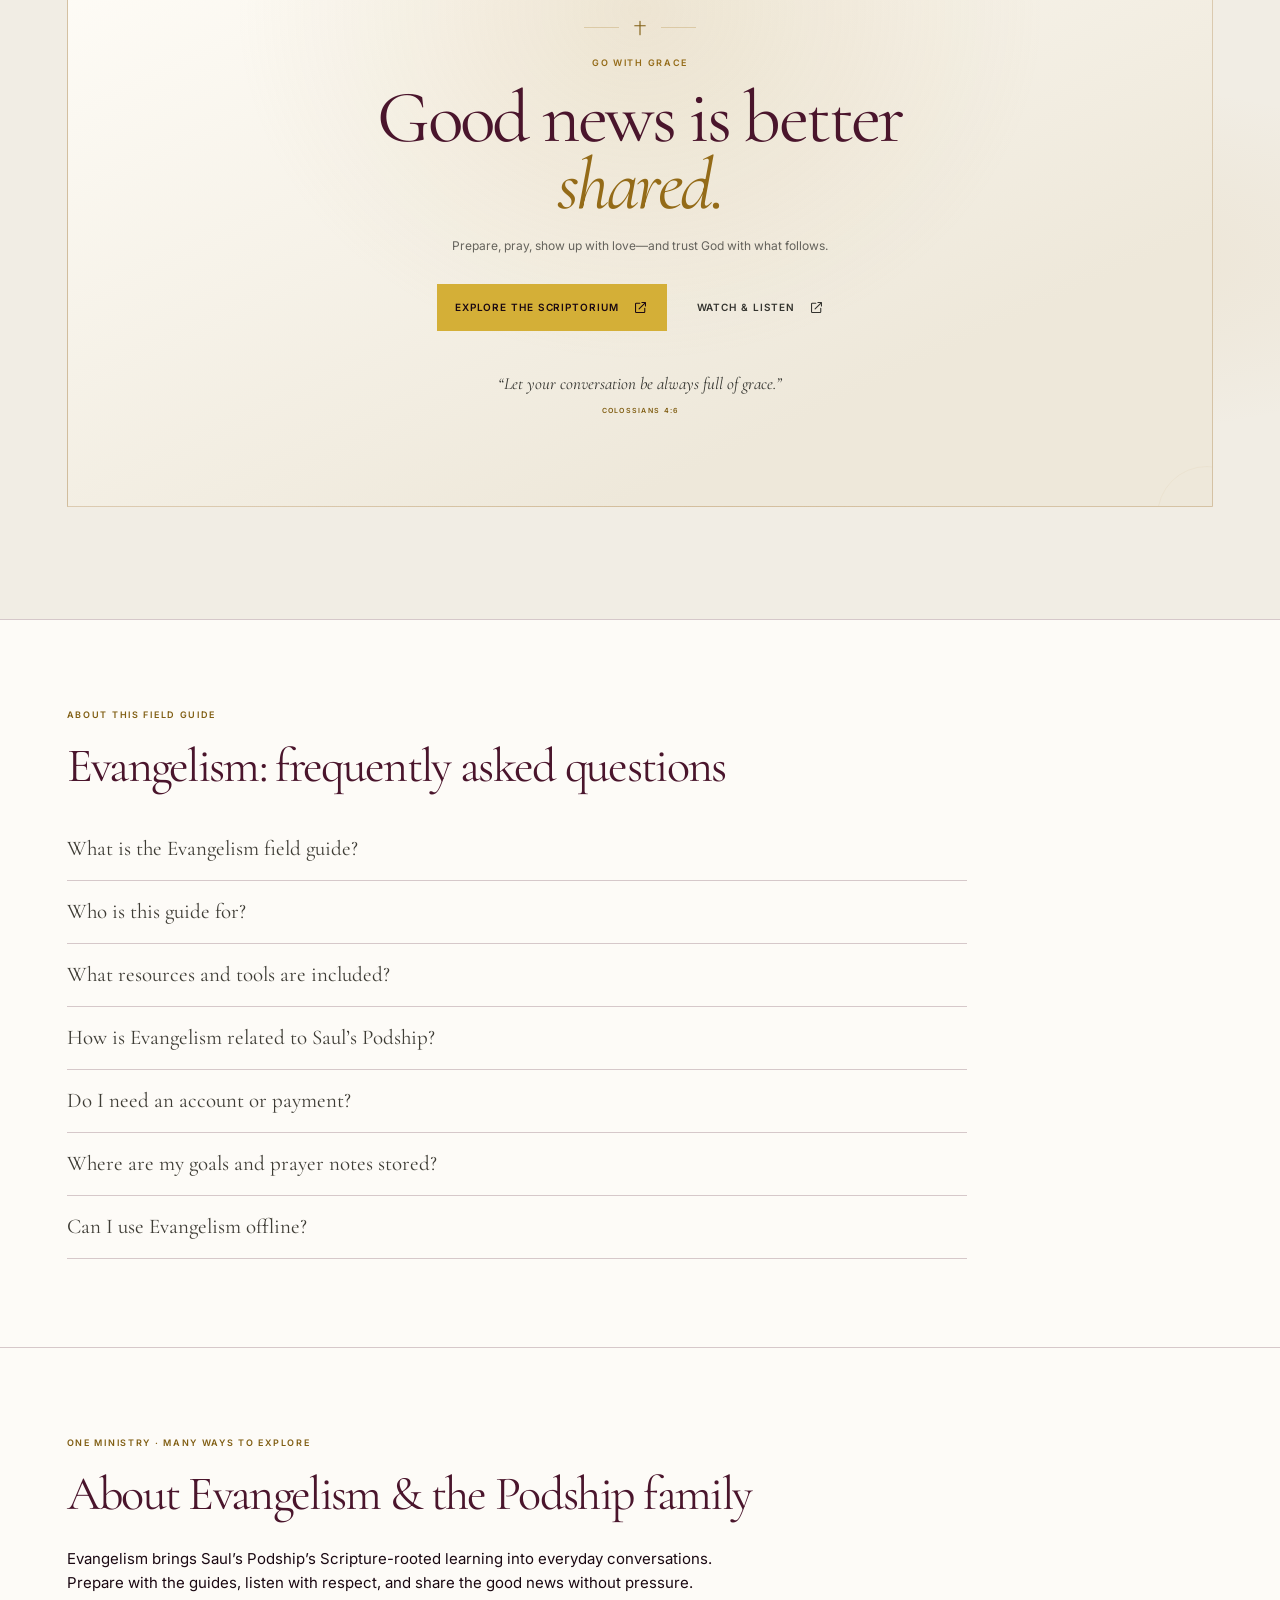
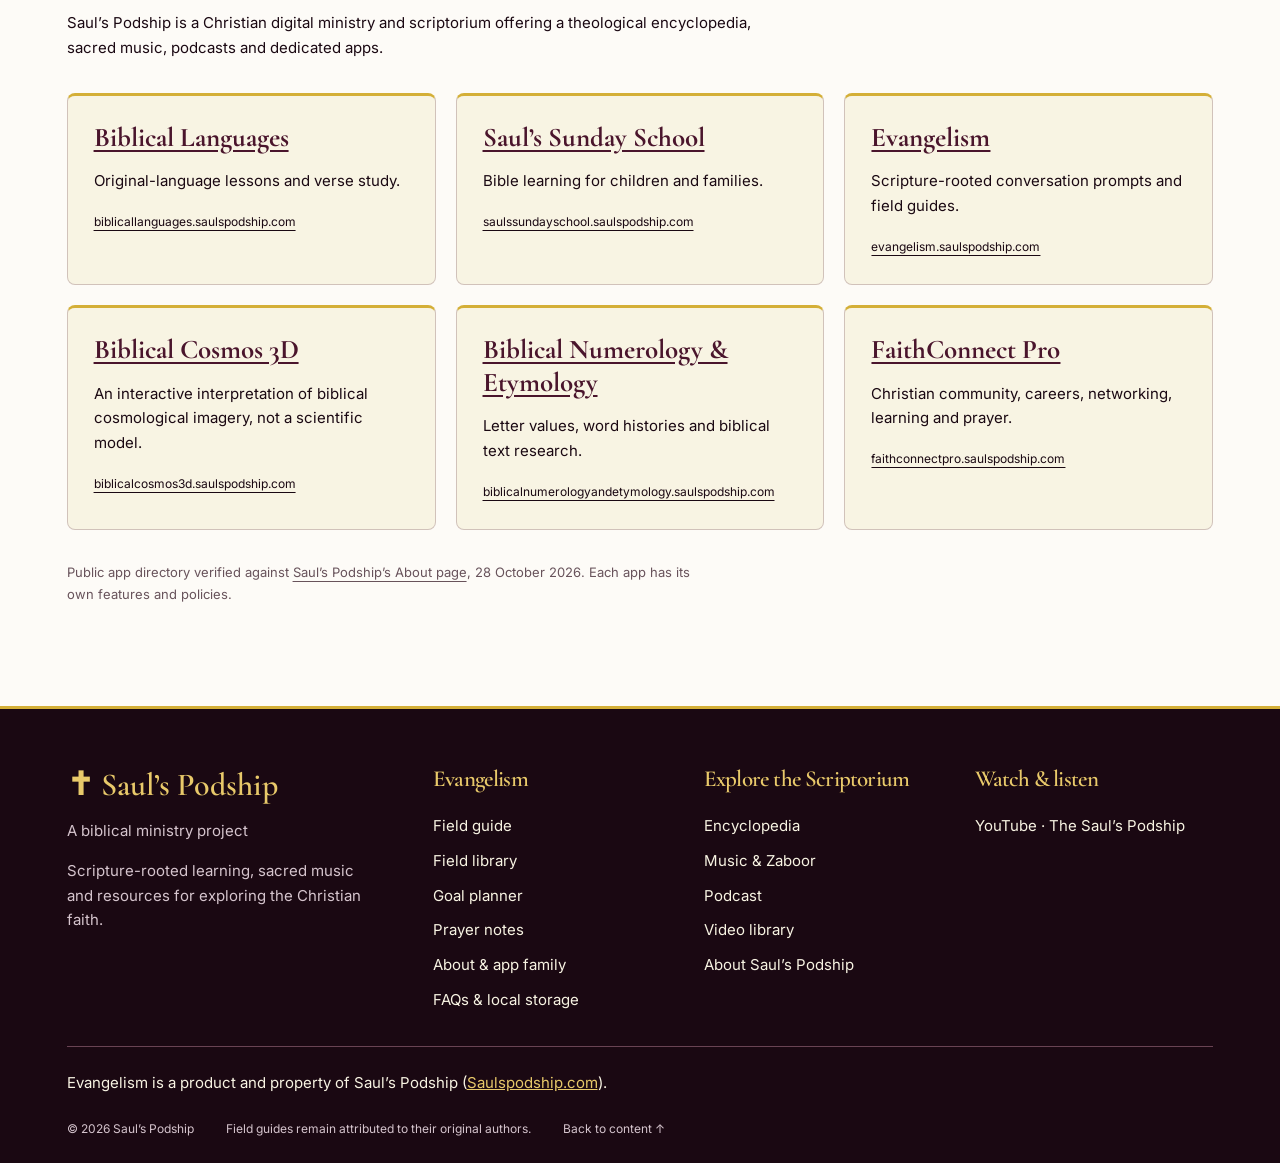
==== commit 02adc713: "Align Evangelism with Podship branding and improve discovery Co-authored-by: arena-agent <297053741+" ====
--- a/index.html
+++ b/index.html
@@ -3,7 +3,7 @@
 <head>
   <meta charset="utf-8">
   <meta name="viewport" content="width=device-width, initial-scale=1">
-  <meta name="theme-color" content="#f7f4ec">
+  <meta name="theme-color" content="#4A152C">
   <meta name="color-scheme" content="light">
   <meta name="mobile-web-app-capable" content="yes">
   <meta name="apple-mobile-web-app-capable" content="yes">
@@ -27,7 +27,7 @@
   <link rel="manifest" href="./manifest.webmanifest">
   <link rel="preconnect" href="https://fonts.googleapis.com">
   <link rel="preconnect" href="https://fonts.gstatic.com" crossorigin>
-  <link href="https://fonts.googleapis.com/css2?family=Cormorant+Garamond:ital,wght@0,400;0,500;0,600;1,400;1,500;1,600&family=DM+Sans:wght@400;500;600;700&family=Noto+Sans+Arabic:wght@400;500;600;700&family=Noto+Sans+Devanagari:wght@400;500;600;700&display=swap" rel="stylesheet">
+  <link href="https://fonts.googleapis.com/css2?family=Cormorant+Garamond:ital,wght@0,400;0,500;0,600;1,400;1,500;1,600&family=Inter:wght@400;500;600;700&family=Noto+Sans+Arabic:wght@400;500;600;700&family=Noto+Sans+Devanagari:wght@400;500;600;700&display=swap" rel="stylesheet">
   <link rel="preload" as="image" href="https://www.saulspodship.com/images/hero/last-supper-v2-1920.jpg" fetchpriority="high">
   <link rel="alternate" hreflang="en" href="https://evangelism.saulspodship.com/">
   <link rel="alternate" hreflang="ur" href="https://evangelism.saulspodship.com/?lang=ur">
@@ -36,60 +36,237 @@
   <link rel="stylesheet" href="./styles.css">
   <link rel="stylesheet" href="./library/library.css">
   <title>Evangelism — A field guide by Saul's Podship</title>
-  <script type="application/ld+json">
+  <script type="application/ld+json">{
+  "@context": "https://schema.org",
+  "@graph": [
     {
-      "@context": "https://schema.org",
-      "@graph": [
-        {
-          "@type": "WebApplication",
-          "@id": "https://evangelism.saulspodship.com/#app",
-          "name": "Evangelism — A field guide by Saul's Podship",
-          "url": "https://evangelism.saulspodship.com/",
-          "applicationCategory": "EducationalApplication",
-          "operatingSystem": "Any",
-          "inLanguage": ["en", "ur", "hi"],
-          "description": "Free Christian evangelism training with a gospel overview, respectful conversation starters, Scripture, FAQs, prayer tools, and youth discipleship field guides.",
-          "keywords": "Christian evangelism, how to share the gospel, evangelism training, gospel conversation starters, discipleship, youth ministry",
-          "publisher": {"@id": "https://evangelism.saulspodship.com/#organization"},
-          "image": "https://www.saulspodship.com/images/hero/last-supper-v2-1920.jpg",
-          "speakable": {"@type":"SpeakableSpecification","cssSelector":["#hero-title","#questions-title",".faq-answer"]}
-        },
-        {
-          "@type": "Organization",
-          "@id": "https://evangelism.saulspodship.com/#organization",
-          "name": "Saul's Podship",
-          "url": "https://www.saulspodship.com/",
-          "logo": "https://evangelism.saulspodship.com/icons/icon-512.png"
-        },
-        {
-          "@type": "HowTo",
-          "name": "How to share the gospel with grace",
-          "description": "A simple four-movement framework for explaining the Christian gospel clearly and respectfully.",
-          "totalTime": "PT10M",
-          "step": [
-            {"@type": "HowToStep", "name": "Made for life with God", "text": "Begin with the dignity and purpose God gives every person."},
-            {"@type": "HowToStep", "name": "The fracture of sin", "text": "Explain honestly how sin breaks our relationship with God and one another."},
-            {"@type": "HowToStep", "name": "Jesus brings rescue", "text": "Share that Jesus died for our sins and was raised, offering forgiveness and new life."},
-            {"@type": "HowToStep", "name": "Respond with trust", "text": "Invite a response of faith without pressure, trusting God with the outcome."}
-          ]
-        },
-        {
-          "@type": "FAQPage",
-          "@id": "https://evangelism.saulspodship.com/#faq",
-          "mainEntity": [
-            {"@type":"Question","name":"I'm not religious. Where do I begin?","acceptedAnswer":{"@type":"Answer","text":"Start with Jesus, not labels. Ask what the person is curious about, consider reading a short passage from John's Gospel together, and do not assume what they believe."}},
-            {"@type":"Question","name":"What is evangelism?","acceptedAnswer":{"@type":"Answer","text":"Evangelism is sharing the good news of Jesus with clarity, humility, and love. It is an invitation, not pressure or a sales pitch."}},
-            {"@type":"Question","name":"How do I share the gospel with someone?","acceptedAnswer":{"@type":"Answer","text":"Ask permission, listen first, speak simply about Jesus and the hope you have received, and leave room for questions. Respect their freedom to respond."}},
-            {"@type":"Question","name":"How can I evangelize respectfully?","acceptedAnswer":{"@type":"Answer","text":"Treat people as people rather than projects. Listen generously, represent others fairly, avoid coercion, and speak with gentleness and respect."}},
-            {"@type":"Question","name":"What if I do not know the answer to a faith question?","acceptedAnswer":{"@type":"Answer","text":"It is okay to say you do not know and offer to explore the question together. Humility builds trust and keeps curiosity welcome."}},
-            {"@type":"Question","name":"What if they say no?","acceptedAnswer":{"@type":"Answer","text":"Respect their answer without pressure. Friendship is not a transaction. Continue to show care, and trust that the timing and outcome are not yours to control."}},
-            {"@type":"Question","name":"How do I talk about Jesus with someone of another faith?","acceptedAnswer":{"@type":"Answer","text":"Begin with respect and genuine curiosity. Ask about their story, represent their beliefs fairly, and explain your hope without caricature or coercion."}},
-            {"@type":"Question","name":"How can I evangelize online or with Gen Z?","acceptedAnswer":{"@type":"Answer","text":"Use short, honest stories and real conversation. Ask thoughtful questions, listen across digital spaces, and connect online conversations to embodied friendship, Scripture, prayer, and community."}}
-          ]
+      "@type": "WebApplication",
+      "@id": "https://evangelism.saulspodship.com/#app",
+      "name": "Evangelism — A field guide by Saul's Podship",
+      "url": "https://evangelism.saulspodship.com/",
+      "applicationCategory": "EducationalApplication",
+      "operatingSystem": "Any",
+      "inLanguage": [
+        "en",
+        "ur",
+        "hi"
+      ],
+      "description": "Free Christian evangelism training with a gospel overview, respectful conversation starters, Scripture, FAQs, prayer tools, and youth discipleship field guides.",
+      "keywords": "Christian evangelism, how to share the gospel, evangelism training, gospel conversation starters, discipleship, youth ministry",
+      "publisher": {
+        "@id": "https://evangelism.saulspodship.com/#organization"
+      },
+      "image": "https://www.saulspodship.com/images/hero/last-supper-v2-1920.jpg",
+      "speakable": {
+        "@type": "SpeakableSpecification",
+        "cssSelector": [
+          "#hero-title",
+          "#questions-title",
+          ".faq-answer"
+        ]
+      }
+    },
+    {
+      "@type": "Organization",
+      "@id": "https://evangelism.saulspodship.com/#organization",
+      "name": "Saul's Podship",
+      "url": "https://www.saulspodship.com/",
+      "logo": "https://evangelism.saulspodship.com/icons/icon-512.png"
+    },
+    {
+      "@type": "HowTo",
+      "name": "How to share the gospel with grace",
+      "description": "A simple four-movement framework for explaining the Christian gospel clearly and respectfully.",
+      "totalTime": "PT10M",
+      "step": [
+        {
+          "@type": "HowToStep",
+          "name": "Made for life with God",
+          "text": "Begin with the dignity and purpose God gives every person."
+        },
+        {
+          "@type": "HowToStep",
+          "name": "The fracture of sin",
+          "text": "Explain honestly how sin breaks our relationship with God and one another."
+        },
+        {
+          "@type": "HowToStep",
+          "name": "Jesus brings rescue",
+          "text": "Share that Jesus died for our sins and was raised, offering forgiveness and new life."
+        },
+        {
+          "@type": "HowToStep",
+          "name": "Respond with trust",
+          "text": "Invite a response of faith without pressure, trusting God with the outcome."
         }
       ]
     }
-  </script>
+  ]
+}</script>
+<meta property="og:site_name" content="Evangelism · Saul’s Podship">
+<meta property="og:image:alt" content="Evangelism field guide cross and open-book emblem">
+<meta name="twitter:title" content="Evangelism — A field guide by Saul&#x27;s Podship">
+<meta name="twitter:description" content="Learn how to share the gospel and talk about Jesus with clarity, courage, humility, and grace. Free Christian evangelism training, conversation starters, FAQs, Scripture, and practical field guides from Saul&#x27;s Podship.">
+<meta name="twitter:image" content="https://evangelism.saulspodship.com/icons/icon-512.png">
+<script type="application/ld+json">{
+  "@context": "https://schema.org",
+  "@graph": [
+    {
+      "@type": "Organization",
+      "@id": "https://www.saulspodship.com/#organization",
+      "name": "Saul’s Podship",
+      "url": "https://www.saulspodship.com/"
+    },
+    {
+      "@type": "WebSite",
+      "@id": "https://evangelism.saulspodship.com/#website",
+      "name": "Evangelism",
+      "url": "https://evangelism.saulspodship.com/",
+      "publisher": {
+        "@id": "https://www.saulspodship.com/#organization"
+      }
+    },
+    {
+      "@type": "WebPage",
+      "@id": "https://evangelism.saulspodship.com/#webpage",
+      "url": "https://evangelism.saulspodship.com/",
+      "name": "Evangelism — A field guide by Saul's Podship",
+      "description": "Learn how to share the gospel and talk about Jesus with clarity, courage, humility, and grace. Free Christian evangelism training, conversation starters, FAQs, Scripture, and practical field guides from Saul's Podship.",
+      "isPartOf": {
+        "@id": "https://evangelism.saulspodship.com/#website"
+      },
+      "publisher": {
+        "@id": "https://www.saulspodship.com/#organization"
+      }
+    },
+    {
+      "@type": "FAQPage",
+      "@id": "https://evangelism.saulspodship.com/#faq",
+      "mainEntity": [
+        {
+          "@type": "Question",
+          "name": "“I’m not religious. Where do I begin?”",
+          "acceptedAnswer": {
+            "@type": "Answer",
+            "text": "Start with Jesus, not labels. Ask what they are curious about, then consider reading a short passage from John’s Gospel together. Don’t assume what they believe; let them tell you."
+          }
+        },
+        {
+          "@type": "Question",
+          "name": "“What if I don’t know the answer?”",
+          "acceptedAnswer": {
+            "@type": "Answer",
+            "text": "It’s okay to say, “I don’t know, but I’d like to explore that with you.” Honest humility builds trust. The aim is not to win a debate; it is to point toward Jesus faithfully."
+          }
+        },
+        {
+          "@type": "Question",
+          "name": "“What if they say no?”",
+          "acceptedAnswer": {
+            "@type": "Answer",
+            "text": "Respect their answer without pressure. Friendship is not a transaction. Continue to show care, and trust that the timing and outcome are not yours to control."
+          }
+        },
+        {
+          "@type": "Question",
+          "name": "“How do I talk with someone of another faith?”",
+          "acceptedAnswer": {
+            "@type": "Answer",
+            "text": "Begin with respect. Ask about their story, represent their beliefs fairly, and explain your hope without caricature or coercion. A generous conversation makes room for both people to be heard."
+          }
+        },
+        {
+          "@type": "Question",
+          "name": "“What is evangelism?”",
+          "acceptedAnswer": {
+            "@type": "Answer",
+            "text": "Evangelism is sharing the good news of Jesus with clarity, humility, and love. It is an invitation—not pressure, manipulation, or a sales pitch."
+          }
+        },
+        {
+          "@type": "Question",
+          "name": "“How do I share the gospel with someone?”",
+          "acceptedAnswer": {
+            "@type": "Answer",
+            "text": "Ask permission, listen first, speak simply about Jesus and the hope you have received, then leave room for questions. Respect their freedom to respond."
+          }
+        },
+        {
+          "@type": "Question",
+          "name": "“How can I evangelize respectfully?”",
+          "acceptedAnswer": {
+            "@type": "Answer",
+            "text": "Treat people as people rather than projects. Listen generously, represent others fairly, avoid coercion, and speak with gentleness and respect."
+          }
+        },
+        {
+          "@type": "Question",
+          "name": "“How can I evangelize online or with Gen Z?”",
+          "acceptedAnswer": {
+            "@type": "Answer",
+            "text": "Use short, honest stories and real conversation. Ask thoughtful questions, listen across digital spaces, and connect online conversations to friendship, Scripture, prayer, and community."
+          }
+        },
+        {
+          "@type": "Question",
+          "name": "What is the Evangelism field guide?",
+          "acceptedAnswer": {
+            "@type": "Answer",
+            "text": "Evangelism is a Scripture-rooted guide to sharing the good news of Jesus with clarity, courage and grace. It combines a gospel overview, respectful conversation prompts, a testimony-writing aid and a Field Library."
+          }
+        },
+        {
+          "@type": "Question",
+          "name": "Who is this guide for?",
+          "acceptedAnswer": {
+            "@type": "Answer",
+            "text": "It is for Christians preparing to share their faith, church and youth leaders, and readers exploring gospel conversations, mentoring and discipleship."
+          }
+        },
+        {
+          "@type": "Question",
+          "name": "What resources and tools are included?",
+          "acceptedAnswer": {
+            "@type": "Answer",
+            "text": "The Field Library contains seven attributed guides on mentoring, gospel communication, youth, goals, Gen Z and stewardship. The goal planner and prayer notes help you put learning into practice on your own device."
+          }
+        },
+        {
+          "@type": "Question",
+          "name": "How is Evangelism related to Saul’s Podship?",
+          "acceptedAnswer": {
+            "@type": "Answer",
+            "text": "Evangelism is a product and property of Saul’s Podship, a Christian digital ministry with a theological encyclopedia, sacred music, podcasts and dedicated study apps."
+          }
+        },
+        {
+          "@type": "Question",
+          "name": "Do I need an account or payment?",
+          "acceptedAnswer": {
+            "@type": "Answer",
+            "text": "No. This Evangelism site has no sign-in or payment flow. You can read the guides and use the on-device tools without an account."
+          }
+        },
+        {
+          "@type": "Question",
+          "name": "Where are my goals and prayer notes stored?",
+          "acceptedAnswer": {
+            "@type": "Answer",
+            "text": "The goal planner and prayer notes use this browser’s local storage; their entries are not uploaded by these tools. They do not sync across devices. Clearing site data can erase them, so use the export tools to keep a copy. External links and font or image providers have their own privacy practices."
+          }
+        },
+        {
+          "@type": "Question",
+          "name": "Can I use Evangelism offline?",
+          "acceptedAnswer": {
+            "@type": "Answer",
+            "text": "After a successful online visit, the service worker caches the app shell and Field Library for offline use. External Scripture links, parent-site resources and remote images still need an internet connection."
+          }
+        }
+      ]
+    }
+  ]
+}</script>
 </head>
 <body>
   <a class="skip-link" href="#main">Skip to content</a>
@@ -509,32 +686,10 @@
         </div>
       </div>
     </section>
+<section class="pod-about" id="product-faq" aria-labelledby="product-faq-title"><div class="container"><p class="section-kicker">ABOUT THIS FIELD GUIDE</p><h2 id="product-faq-title">Evangelism: frequently asked questions</h2><div class="pod-faq"><details class="faq-item"><summary>What is the Evangelism field guide?</summary><div class="faq-answer"><p>Evangelism is a Scripture-rooted guide to sharing the good news of Jesus with clarity, courage and grace. It combines a gospel overview, respectful conversation prompts, a testimony-writing aid and a Field Library.</p></div></details><details class="faq-item"><summary>Who is this guide for?</summary><div class="faq-answer"><p>It is for Christians preparing to share their faith, church and youth leaders, and readers exploring gospel conversations, mentoring and discipleship.</p></div></details><details class="faq-item"><summary>What resources and tools are included?</summary><div class="faq-answer"><p>The Field Library contains seven attributed guides on mentoring, gospel communication, youth, goals, Gen Z and stewardship. The goal planner and prayer notes help you put learning into practice on your own device.</p></div></details><details class="faq-item"><summary>How is Evangelism related to Saul’s Podship?</summary><div class="faq-answer"><p>Evangelism is a product and property of Saul’s Podship, a Christian digital ministry with a theological encyclopedia, sacred music, podcasts and dedicated study apps.</p></div></details><details class="faq-item"><summary>Do I need an account or payment?</summary><div class="faq-answer"><p>No. This Evangelism site has no sign-in or payment flow. You can read the guides and use the on-device tools without an account.</p></div></details><details class="faq-item"><summary>Where are my goals and prayer notes stored?</summary><div class="faq-answer"><p>The goal planner and prayer notes use this browser’s local storage; their entries are not uploaded by these tools. They do not sync across devices. Clearing site data can erase them, so use the export tools to keep a copy. External links and font or image providers have their own privacy practices.</p></div></details><details class="faq-item"><summary>Can I use Evangelism offline?</summary><div class="faq-answer"><p>After a successful online visit, the service worker caches the app shell and Field Library for offline use. External Scripture links, parent-site resources and remote images still need an internet connection.</p></div></details></div></div></section><section class="pod-about" id="about" aria-labelledby="about-title"><div class="container"><p class="section-kicker">ONE MINISTRY · MANY WAYS TO EXPLORE</p><h2 id="about-title">About Evangelism &amp; the Podship family</h2><p>Evangelism brings Saul’s Podship’s Scripture-rooted learning into everyday conversations. Prepare with the guides, listen with respect, and share the good news without pressure.</p><p>Saul’s Podship is a Christian digital ministry and scriptorium offering a theological encyclopedia, sacred music, podcasts and dedicated apps.</p><div class="pod-apps"><article><h3><a href="https://biblicallanguages.saulspodship.com/">Biblical Languages</a></h3><p>Original-language lessons and verse study.</p><a class="pod-domain" href="https://biblicallanguages.saulspodship.com/">biblicallanguages.saulspodship.com</a></article><article><h3><a href="https://saulssundayschool.saulspodship.com/">Saul’s Sunday School</a></h3><p>Bible learning for children and families.</p><a class="pod-domain" href="https://saulssundayschool.saulspodship.com/">saulssundayschool.saulspodship.com</a></article><article><h3><a href="https://evangelism.saulspodship.com/">Evangelism</a></h3><p>Scripture-rooted conversation prompts and field guides.</p><a class="pod-domain" href="https://evangelism.saulspodship.com/">evangelism.saulspodship.com</a></article><article><h3><a href="https://biblicalcosmos3d.saulspodship.com/">Biblical Cosmos 3D</a></h3><p>An interactive interpretation of biblical cosmological imagery, not a scientific model.</p><a class="pod-domain" href="https://biblicalcosmos3d.saulspodship.com/">biblicalcosmos3d.saulspodship.com</a></article><article><h3><a href="https://biblicalnumerologyandetymology.saulspodship.com/">Biblical Numerology &amp; Etymology</a></h3><p>Letter values, word histories and biblical text research.</p><a class="pod-domain" href="https://biblicalnumerologyandetymology.saulspodship.com/">biblicalnumerologyandetymology.saulspodship.com</a></article><article><h3><a href="https://faithconnectpro.saulspodship.com/">FaithConnect Pro</a></h3><p>Christian community, careers, networking, learning and prayer.</p><a class="pod-domain" href="https://faithconnectpro.saulspodship.com/">faithconnectpro.saulspodship.com</a></article></div><p class="pod-source">Public app directory verified against <a href="https://www.saulspodship.com/#/about">Saul’s Podship’s About page</a>, 28 October 2026. Each app has its own features and policies.</p></div></section>
   </main>
 
-  <footer class="site-footer">
-    <div class="container footer-main">
-      <a class="brand footer-brand" href="#top" aria-label="Return to top">
-        <span class="brand-mark" aria-hidden="true">
-          <svg viewBox="0 0 44 44" fill="none">
-            <circle cx="22" cy="22" r="20" stroke="currentColor" stroke-width=".8"/>
-            <path d="M22 9.5v25M14.5 17h15" stroke="currentColor" stroke-width="1.3" stroke-linecap="round"/>
-            <path d="M12 30.5c3.2-1.1 6.4-.7 10 1.4 3.6-2.1 6.8-2.5 10-1.4V35c-3.2-1.1-6.4-.7-10 1.4-3.6-2.1-6.8-2.5-10-1.4v-4.5Z" fill="#10110f" stroke="currentColor" stroke-width=".85" stroke-linejoin="round"/>
-          </svg>
-        </span>
-        <span class="brand-copy"><strong>Saul's Podship</strong><span>Evangelism field guide</span></span>
-      </a>
-      <div class="footer-statement">
-        <p>Evangelism is a product of <a href="https://www.saulspodship.com/" target="_blank" rel="noopener noreferrer">Saul's Podship <svg class="icon" aria-hidden="true"><use href="#icon-external"/></svg></a>—a biblical ministry project sharing Scripture-rooted resources worldwide.</p>
-        <p class="lib-footer-links">
-          <a href="./library/index.html">Field library</a>
-          <a href="./library/goal-planner.html">Goal planner</a>
-          <a href="./library/prayer-notes.html">Prayer notes</a>
-        </p>
-      </div>
-      <a class="footer-top" href="#top">Back to top <span aria-hidden="true">↑</span></a>
-    </div>
-    <div class="container footer-bottom"><span>© <span id="year">2026</span> Saul's Podship</span><span>Made to be read, shared, and carried with you.</span><span class="footer-domain">evangelism.saulspodship.com</span></div>
-  </footer>
+  <footer class="site-footer pod-footer"><div class="container"><div class="pod-footer-grid"><div><a class="pod-footer-brand" href="https://www.saulspodship.com/">✝ Saul’s Podship</a><p>A biblical ministry project</p><p>Scripture-rooted learning, sacred music and resources for exploring the Christian faith.</p></div><nav aria-label="Evangelism footer"><h2>Evangelism</h2><a href="/">Field guide</a><a href="/library/">Field library</a><a href="/library/goal-planner.html">Goal planner</a><a href="/library/prayer-notes.html">Prayer notes</a><a href="/#about">About &amp; app family</a><a href="/#product-faq">FAQs &amp; local storage</a></nav><nav aria-label="Saul’s Podship resources"><h2>Explore the Scriptorium</h2><a href="https://www.saulspodship.com/#/encyclopedia">Encyclopedia</a><a href="https://www.saulspodship.com/#/music">Music &amp; Zaboor</a><a href="https://www.saulspodship.com/#/podcast">Podcast</a><a href="https://www.saulspodship.com/videos/">Video library</a><a href="https://www.saulspodship.com/#/about">About Saul’s Podship</a></nav><nav aria-label="Social links"><h2>Watch &amp; listen</h2><a href="https://www.youtube.com/@TheSaulsPodship">YouTube · The Saul’s Podship</a></nav></div><p class="pod-ownership">Evangelism is a product and property of Saul’s Podship (<a href="https://www.saulspodship.com/">Saulspodship.com</a>).</p><div class="pod-footer-bottom"><span>© 2026 Saul’s Podship</span><span>Field guides remain attributed to their original authors.</span><a href="#main">Back to content ↑</a></div></div></footer>
 
   <div class="toast" id="app-toast" role="status" aria-live="polite" aria-atomic="true"></div>
   <script src="./i18n.js" defer></script>
--- a/styles.css
+++ b/styles.css
@@ -2734,3 +2734,64 @@
 html:not([data-theme="dark"]) .answer-callout p {
   color: #3e3c35;
 }
+
+/* Saul’s Podship product identity: cream paper, burgundy ink, gold ornament. */
+:root {
+  --sans: "Inter", "Segoe UI", Helvetica, Arial, sans-serif;
+  --ink: #FDFBF7;
+  --ink-2: #F8F4E3;
+  --ink-3: #eee5cf;
+  --paper: #1A0812;
+  --paper-dim: #58404b;
+  --muted: #68535b;
+  --gold: #805e13; /* Readable gold-toned text on cream. */
+  --gold-light: #946b18;
+  --gold-dark: #67490d;
+  --line: rgba(74,21,44,.22);
+}
+html[data-theme="dark"] {
+  --ink: #1A0812;
+  --ink-2: #2b1020;
+  --ink-3: #4A152C;
+  --paper: #FDFBF7;
+  --paper-dim: #e3d6c5;
+  --muted: #c5b6bd;
+  --gold: #D4AF37;
+  --gold-light: #E8C96A;
+  --gold-dark: #af8c28;
+}
+html:not([data-theme="dark"]) body { background: #FDFBF7; }
+html:not([data-theme="dark"]) .site-header { background: rgba(253,251,247,.97); border-bottom-color: rgba(74,21,44,.18); }
+html:not([data-theme="dark"]) h1,
+html:not([data-theme="dark"]) h2,
+html:not([data-theme="dark"]) h3,
+html:not([data-theme="dark"]) .hero h1,
+html:not([data-theme="dark"]) .section-heading h2,
+html:not([data-theme="dark"]) .closing-panel h2 { color: #4A152C; }
+.button-gold { background: #D4AF37; color: #1A0812; border-color: #D4AF37; }
+.button-gold:hover { background: #E8C96A; color: #1A0812; }
+.pod-about { padding: clamp(48px,7vw,88px) 0; border-top: 1px solid var(--line); background: var(--ink); }
+.pod-about h2 { font-family: var(--serif); font-size: clamp(32px,4vw,48px); line-height: 1.15; margin: 12px 0 24px; }
+.pod-about > .container > p { max-width: 78ch; }
+.pod-faq { max-width: 900px; }
+.pod-apps { display: grid; grid-template-columns: repeat(3,minmax(0,1fr)); gap: 20px; margin: 32px 0; }
+.pod-apps article { padding: 26px; border: 1px solid var(--line); border-top: 3px solid #D4AF37; border-radius: 8px; background: var(--ink-2); }
+.pod-apps h3 { font-family: var(--serif); font-size: 27px; line-height: 1.2; margin: 0 0 12px; }
+.pod-domain { font-size: 12px; overflow-wrap: anywhere; }
+.pod-about a { text-decoration: underline; text-underline-offset: 4px; }
+.pod-source { font-size: 13px; color: var(--muted); }
+.site-footer.pod-footer,
+html:not([data-theme="dark"]) .site-footer.pod-footer { background: #1A0812; color: #F8F4E3; border-top: 3px solid #D4AF37; padding: 56px 0 24px; }
+.pod-footer-grid { display: grid; grid-template-columns: 1.4fr 1fr 1fr 1fr; gap: 32px; }
+.pod-footer-brand { font: 600 32px var(--serif); color: #E8C96A; }
+.pod-footer-grid h2,
+html:not([data-theme="dark"]) .pod-footer-grid h2 { color: #E8C96A; font: 600 23px var(--serif); margin: 0 0 16px; }
+.pod-footer-grid p { color: #d5c4cd; max-width: 34ch; }
+.pod-footer nav a { display: block; padding: 5px 0; }
+.pod-footer a:hover { color: #E8C96A; text-decoration: underline; }
+.pod-ownership { padding: 24px 0; margin: 28px 0 0; border-top: 1px solid #694353; }
+.pod-ownership a { color: #E8C96A; text-decoration: underline; }
+.pod-footer-bottom { display: flex; flex-wrap: wrap; gap: 16px 32px; font-size: 12px; color: #d5c4cd; }
+:focus-visible { outline: 3px solid #b88b22; outline-offset: 5px; }
+@media (max-width: 900px) { .pod-apps, .pod-footer-grid { grid-template-columns: repeat(2,minmax(0,1fr)); } }
+@media (max-width: 560px) { .pod-apps, .pod-footer-grid { grid-template-columns: minmax(0,1fr); } .pod-apps article { padding: 22px; } }
